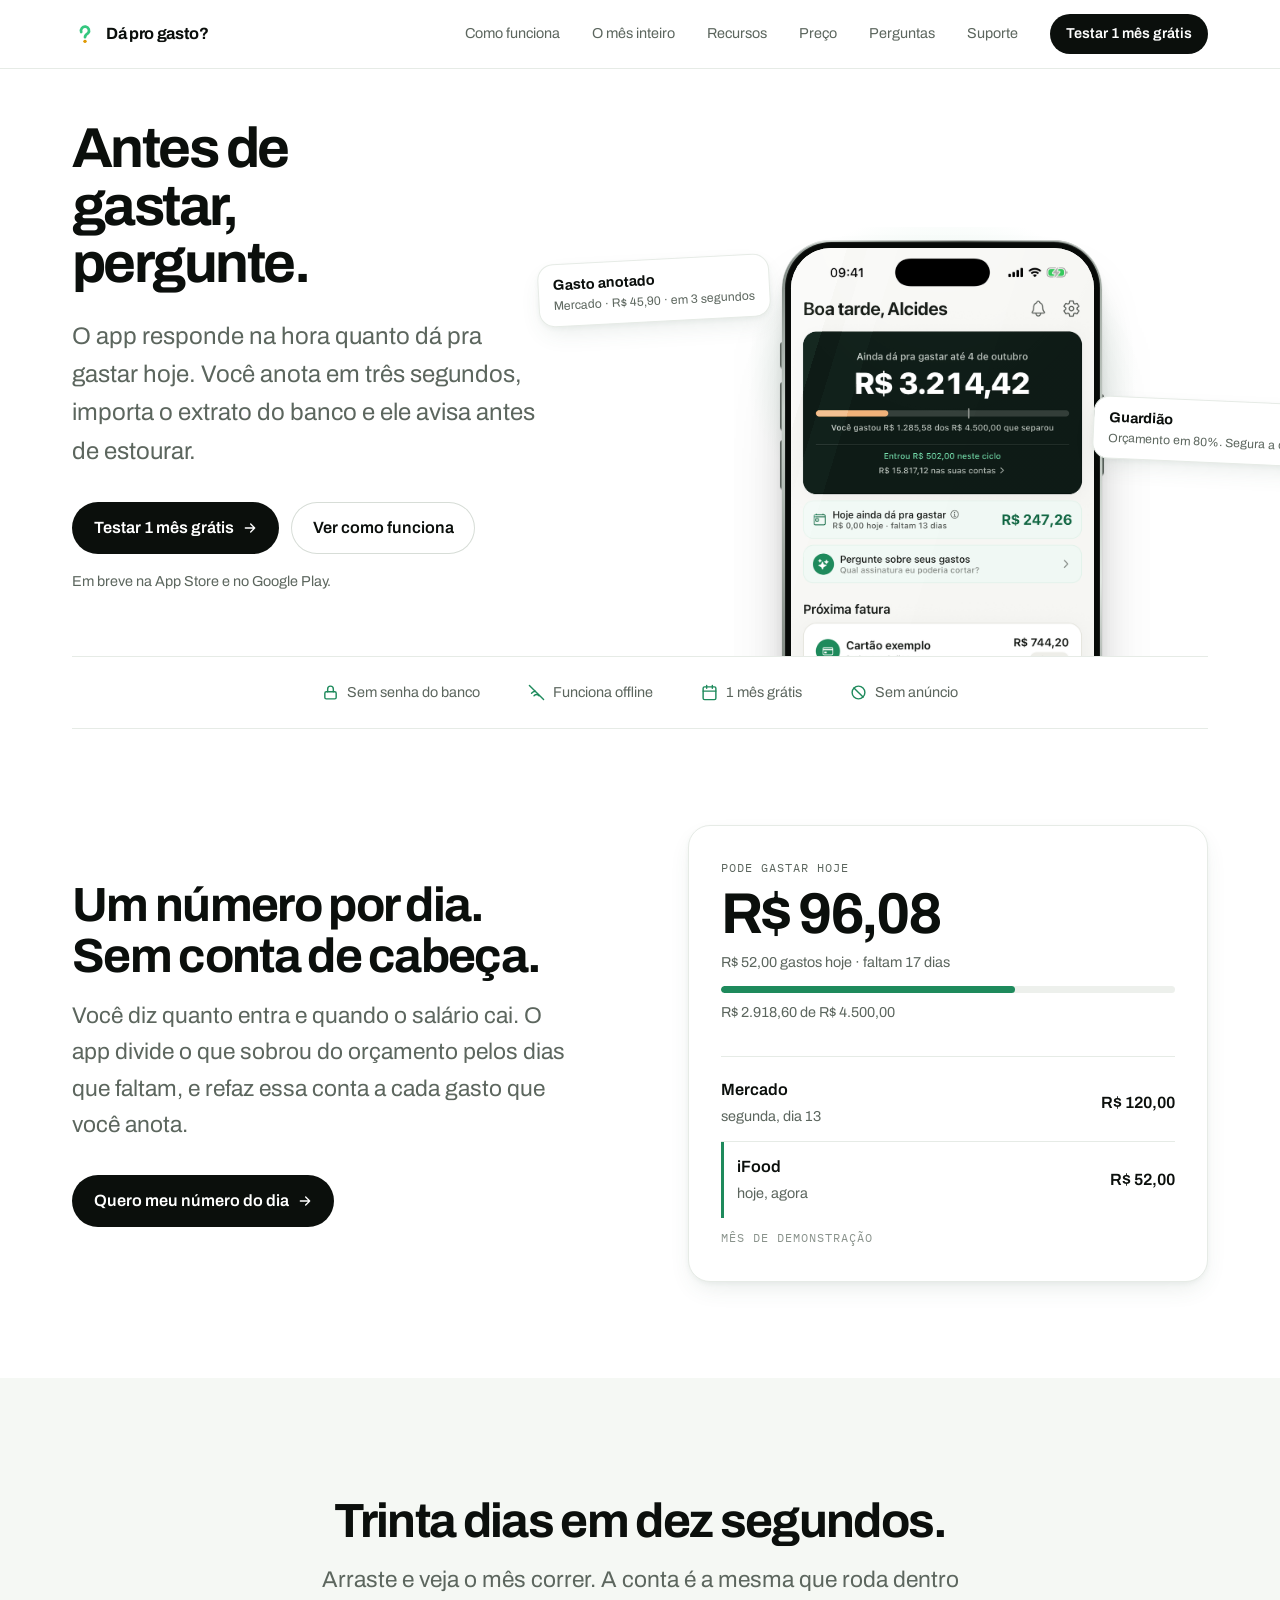
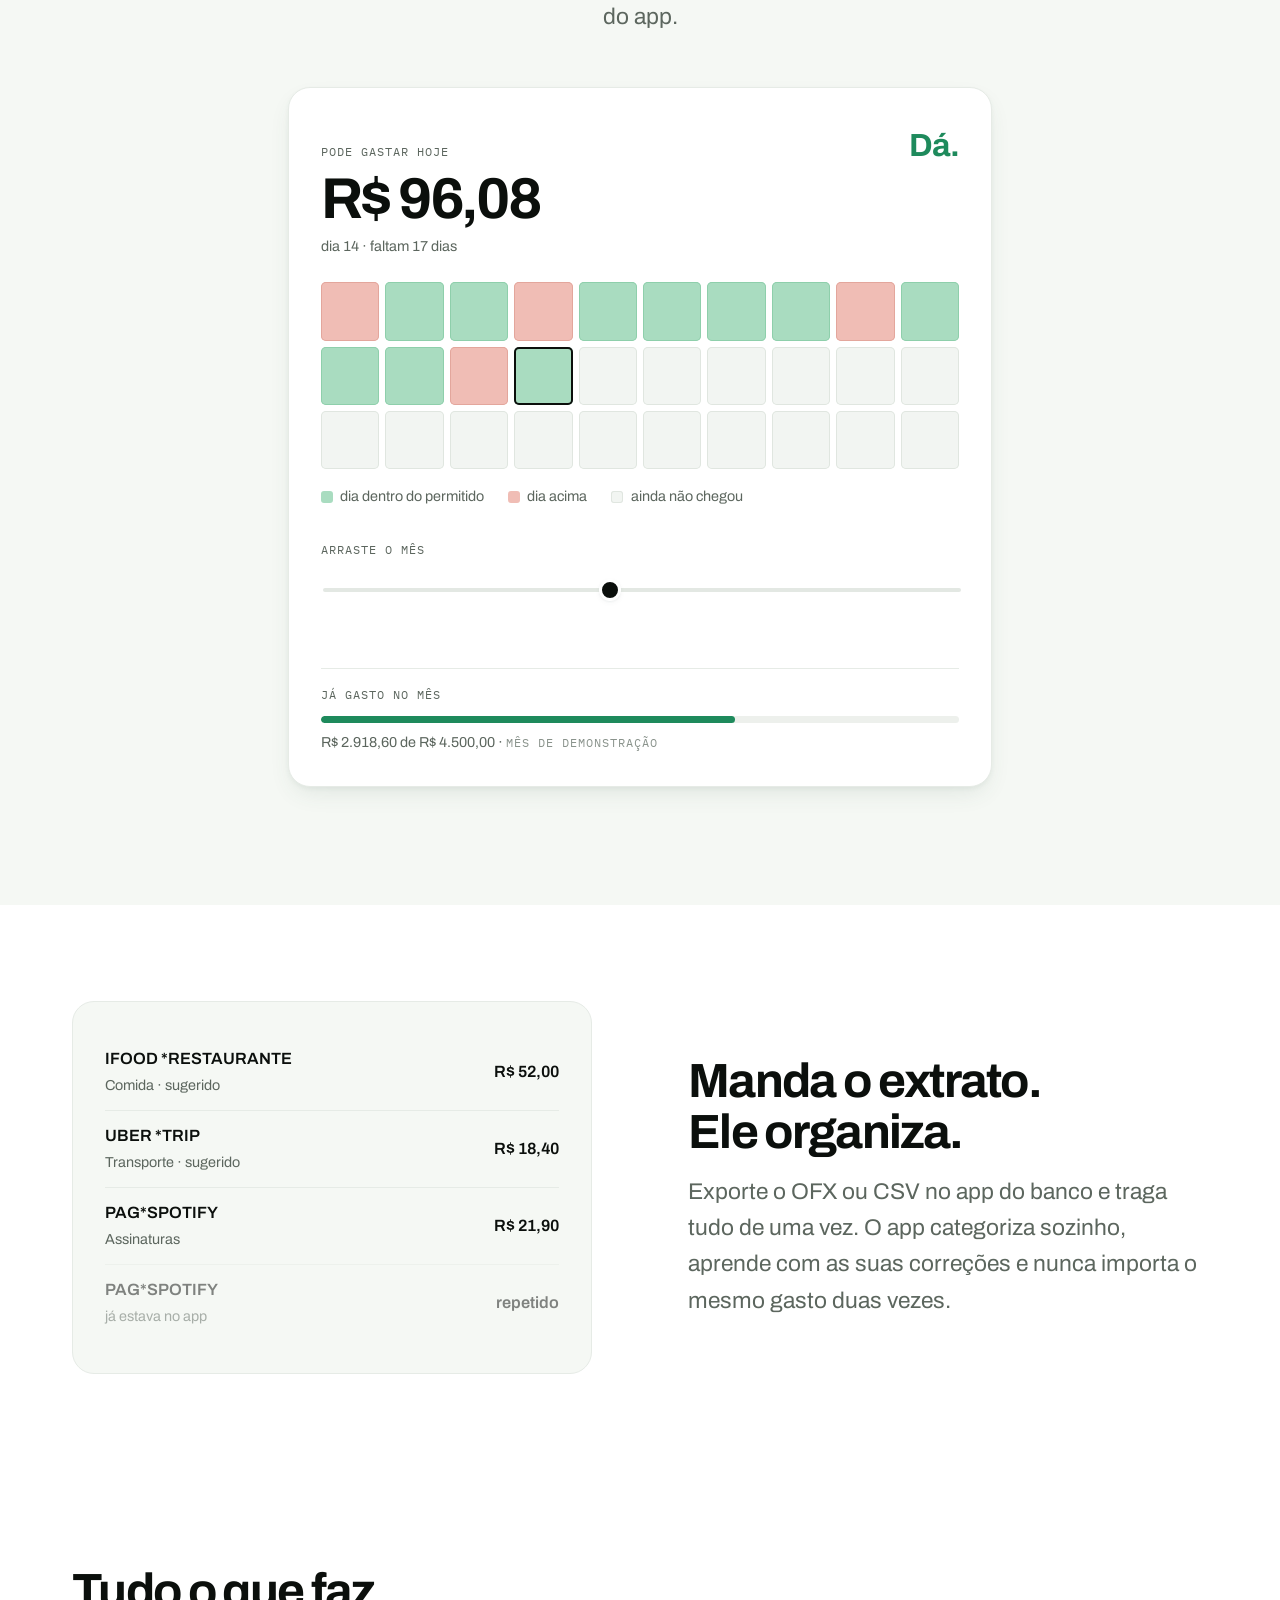
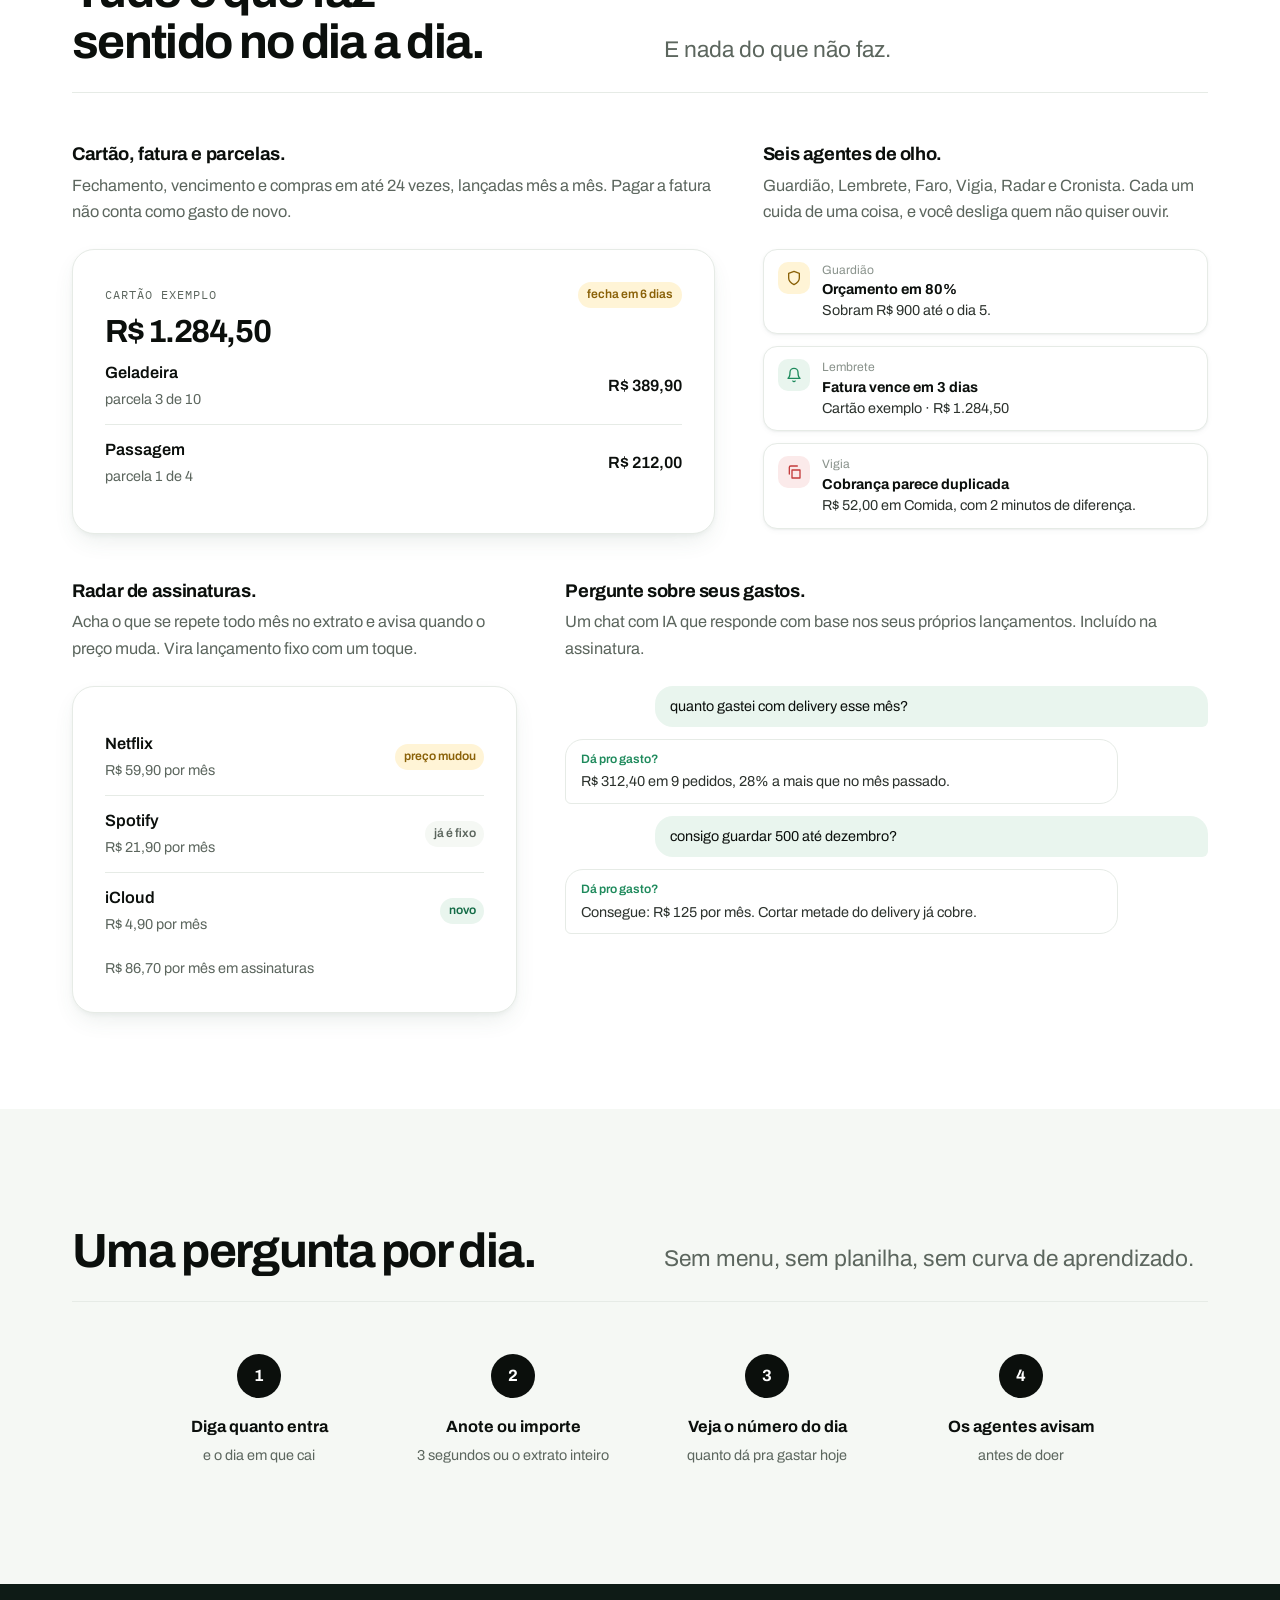
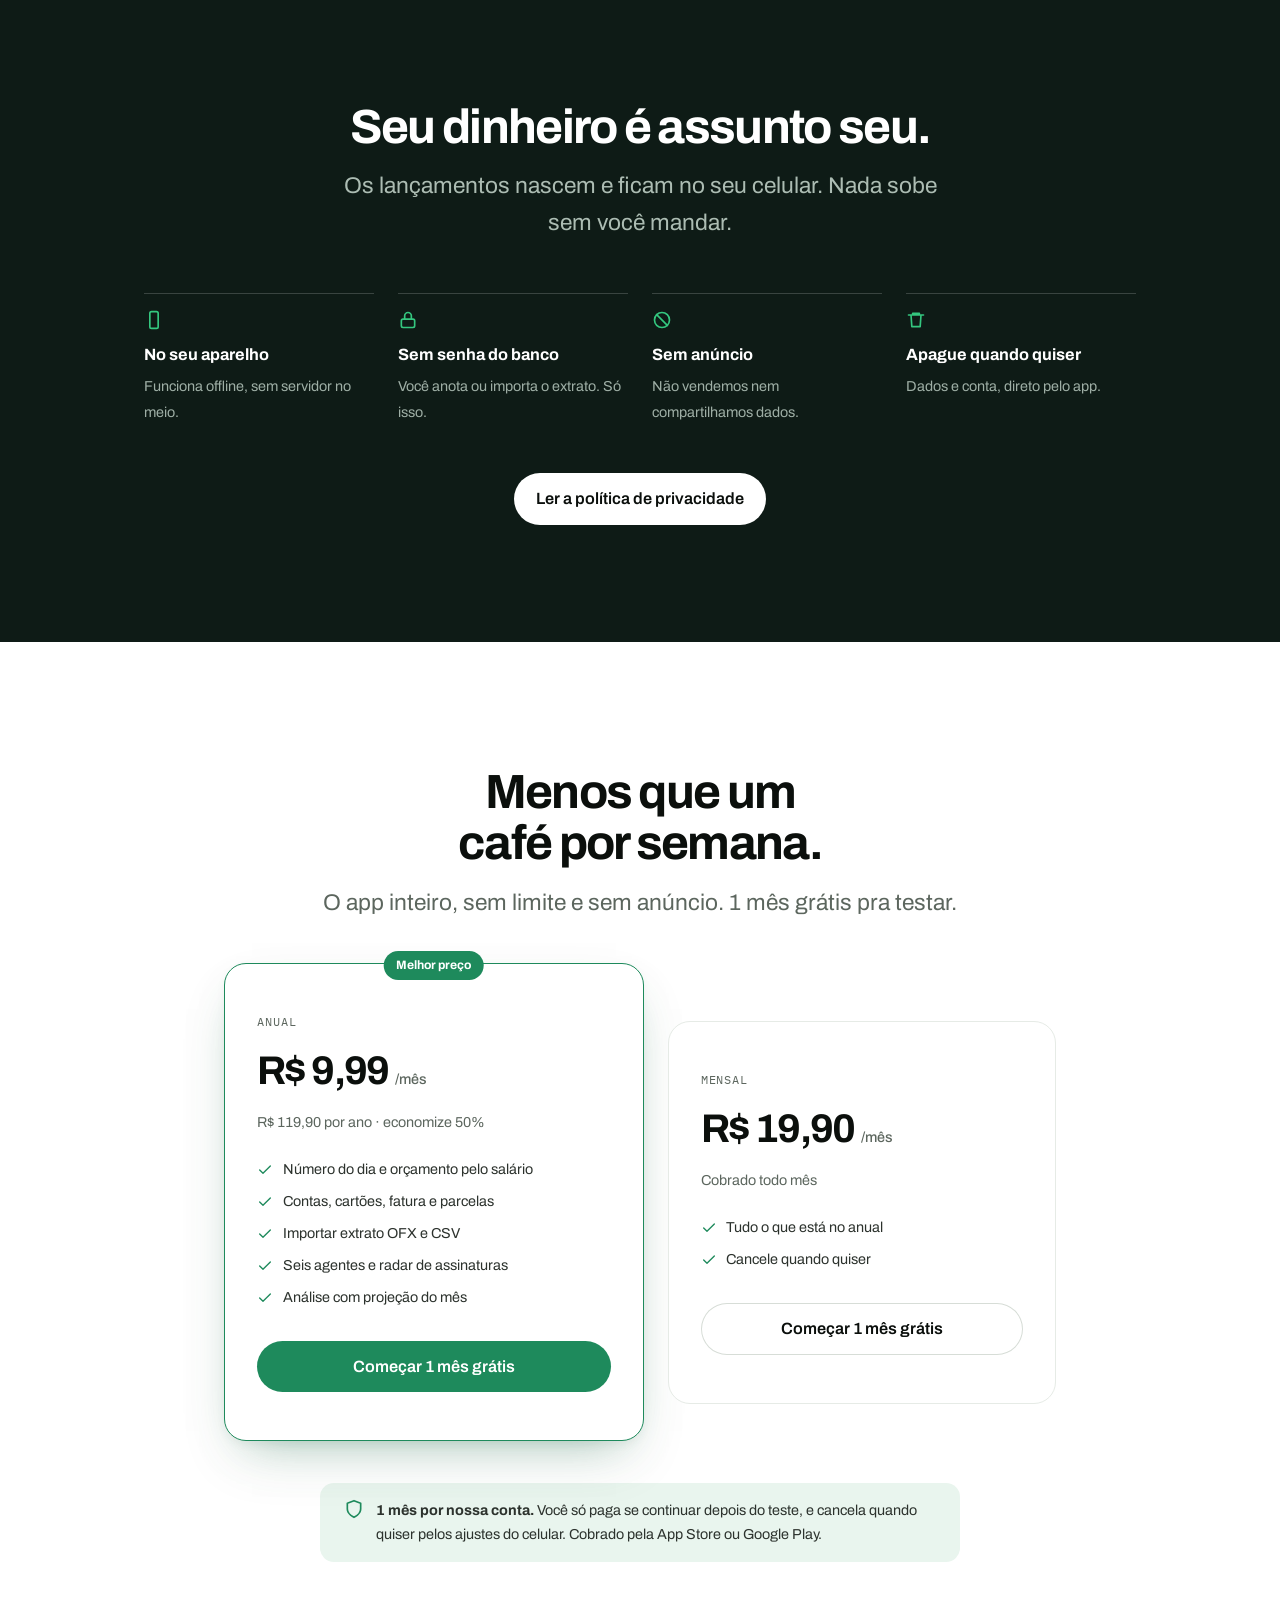
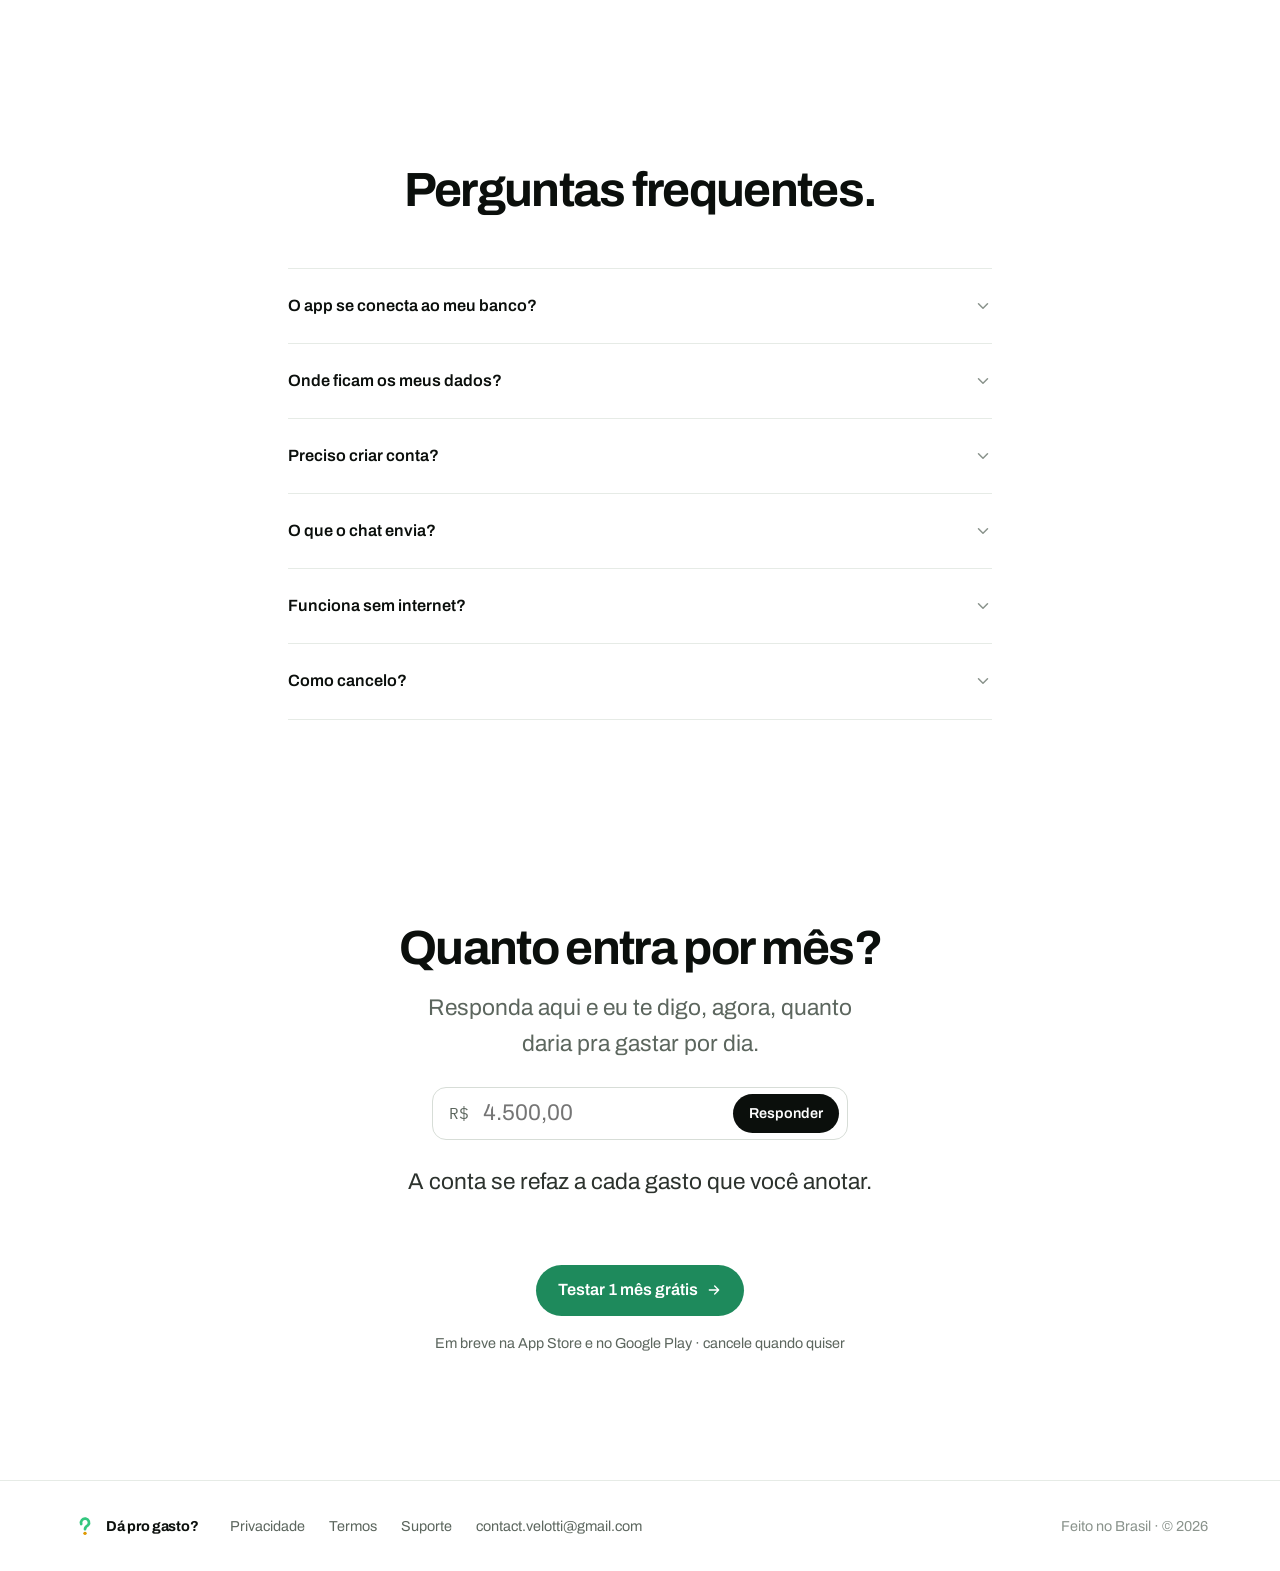
==== index.html @ 04798beb "Site novo: celular realista, menu no celular, Início atualizada e caminhos relativos para o GitHub P" ====
<!doctype html>
<html lang="pt-BR">
<head>
  <meta charset="utf-8">
  <meta name="viewport" content="width=device-width, initial-scale=1">
  <title>Dá pro gasto? — Antes de gastar, pergunte</title>
  <meta name="description" content="O app responde, todo dia, quanto dá pra gastar hoje. Anota em três segundos, importa o extrato do banco e avisa antes de estourar. Sem senha do banco.">
  <meta property="og:title" content="Dá pro gasto? — Antes de gastar, pergunte">
  <meta property="og:description" content="Quanto dá pra gastar hoje, num número só. Sem planilha e sem senha do banco.">
  <meta property="og:type" content="website">
  <meta property="og:image" content="https://diogolepri.github.io/daprogasto-site/assets/img/apple-touch-icon.png">
  <meta name="theme-color" content="#FFFFFF">
  <link rel="icon" href="assets/img/favicon.png">
  <link rel="apple-touch-icon" href="assets/img/apple-touch-icon.png">
  <link rel="preconnect" href="https://fonts.googleapis.com">
  <link rel="preconnect" href="https://fonts.gstatic.com" crossorigin>
  <link rel="stylesheet" href="https://fonts.googleapis.com/css2?family=Archivo:wght@400;500;600;700&family=IBM+Plex+Mono:wght@400;500&display=swap">
  <link rel="stylesheet" href="assets/css/site.css">
</head>
<body>
  <header class="nav">
    <div class="wrap">
      <a class="brand" href="./"><img src="assets/img/mark.svg" alt="" aria-hidden="true" width="26" height="26">Dá pro gasto?</a>
      <nav class="nav-links" aria-label="Seções">
        <a href="#como">Como funciona</a>
        <a href="#mes">O mês inteiro</a>
        <a href="#recursos">Recursos</a>
        <a href="#preco">Preço</a>
        <a href="#perguntas">Perguntas</a>
        <a href="suporte/">Suporte</a>
      </nav>
      <a class="btn btn-dark btn-sm nav-cta" href="#preco">Testar 1 mês grátis</a>
      <button class="menu-btn" aria-expanded="false" aria-controls="menu-mobile">Menu</button>
    </div>
    <nav id="menu-mobile" class="nav-mobile" aria-label="Seções (celular)">
      <a href="#como">Como funciona</a>
      <a href="#mes">O mês inteiro</a>
      <a href="#recursos">Recursos</a>
      <a href="#preco">Preço</a>
      <a href="#perguntas">Perguntas</a>
      <a href="suporte/">Suporte</a>
      <a class="btn btn-dark" href="#preco">Testar 1 mês grátis</a>
    </nav>
  </header>

  <main>
    <section class="secao hero">
      <div class="wrap">
        <div class="hero-grid">
         <div class="hero-texto">
        <h1>Antes de gastar, pergunte.</h1>
        <p class="lead">O app responde na hora quanto dá pra gastar hoje. Você anota em três segundos, importa o extrato do banco e ele avisa antes de estourar.</p>
        <div class="acoes">
          <a class="btn btn-dark" href="#preco">Testar 1 mês grátis
            <svg viewBox="0 0 24 24" fill="none" stroke="currentColor" stroke-width="2" stroke-linecap="round" stroke-linejoin="round" aria-hidden="true"><path d="M5 12h14M13 6l6 6-6 6"/></svg>
          </a>
          <a class="btn btn-linha" href="#como">Ver como funciona</a>
        </div>
        <p class="nota">Em breve na App Store e no Google Play.</p>

         </div>

          <div class="palco">
            <div class="palco-janela">
              <div class="fone">
                <i class="fone-tecla fone-tecla--acao" aria-hidden="true"></i>
                <i class="fone-tecla fone-tecla--vol-mais" aria-hidden="true"></i>
                <i class="fone-tecla fone-tecla--vol-menos" aria-hidden="true"></i>
                <i class="fone-tecla fone-tecla--power" aria-hidden="true"></i>
                <div class="fone-corpo">
                  <div class="fone-vidro">
                    <div class="fone-tela">
                      <img src="assets/img/screenshots/home.png" width="750" height="1141"
                           fetchpriority="high" decoding="async"
                           alt="Tela inicial do app: saldo do mês, quanto entrou e saiu, e a linha Dá pro gasto hoje.">
                      <span class="fone-brilho" aria-hidden="true"></span>
                    </div>
                  </div>
                </div>
              </div>
            </div>
            <div class="flutua flutua--a"><b>Gasto anotado</b><span class="peq">Mercado · R$ 45,90 · em 3 segundos</span></div>
            <div class="flutua flutua--b"><b>Guardião</b><span class="peq">Orçamento em 80%. Segura a onda.</span></div>
          </div>
        </div>

        <div class="fatos">
          <span><svg viewBox="0 0 24 24" fill="none" stroke="currentColor" stroke-width="2" stroke-linecap="round" stroke-linejoin="round" aria-hidden="true"><rect x="4" y="11" width="16" height="10" rx="2"/><path d="M8 11V7a4 4 0 0 1 8 0v4"/></svg>Sem senha do banco</span>
          <span><svg viewBox="0 0 24 24" fill="none" stroke="currentColor" stroke-width="2" stroke-linecap="round" stroke-linejoin="round" aria-hidden="true"><path d="M2 2l20 20"/><path d="M8.5 16.5a5 5 0 0 1 7 0"/><path d="M5 12.9a10 10 0 0 1 5.2-2.7"/></svg>Funciona offline</span>
          <span><svg viewBox="0 0 24 24" fill="none" stroke="currentColor" stroke-width="2" stroke-linecap="round" stroke-linejoin="round" aria-hidden="true"><rect x="3" y="4" width="18" height="18" rx="2"/><path d="M16 2v4M8 2v4M3 10h18"/></svg>1 mês grátis</span>
          <span><svg viewBox="0 0 24 24" fill="none" stroke="currentColor" stroke-width="2" stroke-linecap="round" stroke-linejoin="round" aria-hidden="true"><circle cx="12" cy="12" r="9"/><path d="M5.6 5.6l12.8 12.8"/></svg>Sem anúncio</span>
        </div>
      </div>
    </section>

    <section class="secao reveal" id="como">
      <div class="wrap duas">
        <div class="texto">
          <h2 class="titulo">Um número por dia. Sem conta de cabeça.</h2>
          <p class="lead" style="margin-top:var(--g-4)">Você diz quanto entra e quando o salário cai. O app divide o que sobrou do orçamento pelos dias que faltam, e refaz essa conta a cada gasto que você anota.</p>
          <a class="btn btn-dark" href="#preco" style="margin-top:var(--g-6)">Quero meu número do dia
            <svg viewBox="0 0 24 24" fill="none" stroke="currentColor" stroke-width="2" stroke-linecap="round" stroke-linejoin="round" aria-hidden="true"><path d="M5 12h14M13 6l6 6-6 6"/></svg>
          </a>
        </div>
        <div class="painel painel--sangra">
          <p class="rotulo">Pode gastar hoje</p>
          <p class="numerao num" id="a1Num">R$ 96,08</p>
          <p class="sub" id="a1Sub">R$ 52,00 gastos hoje · faltam 17 dias</p>
          <div class="barra"><i id="a1Meter"></i></div>
          <p class="sub" id="a1Budget">R$ 2.918,60 de R$ 4.500,00</p>
          <div style="margin-top:var(--g-6);border-top:1px solid var(--g-linha);padding-top:var(--g-2)">
            <div class="linha-item"><div class="t"><b>Mercado</b><span>segunda, dia 13</span></div><span class="v">R$ 120,00</span></div>
            <div class="linha-item marca-nova"><div class="t"><b>iFood</b><span>hoje, agora</span></div><span class="v">R$ 52,00</span></div>
          </div>
          <p class="sub"><span class="demo">Mês de demonstração</span></p>
        </div>
      </div>
    </section>

    <section class="secao faixa reveal" id="mes">
      <div class="wrap">
        <div class="cabeca">
          <h2 class="titulo">Trinta dias em dez segundos.</h2>
          <p class="lead">Arraste e veja o mês correr. A conta é a mesma que roda dentro do app.</p>
        </div>
        <div class="painel painel--mes painel--sangra">
          <div style="display:flex;align-items:baseline;justify-content:space-between;gap:var(--g-4);flex-wrap:wrap">
            <div>
              <p class="rotulo">Pode gastar hoje</p>
              <p class="numerao num" id="pNum">R$ 96,08</p>
            </div>
            <p id="pVer" style="font-size:var(--g-t-xl);font-weight:700;letter-spacing:-.03em;margin:0;color:var(--g-verde)">Dá.</p>
          </div>
          <p class="sub" id="pSub">dia 14 · faltam 17 dias</p>

          <div class="mes" id="grid" aria-hidden="true"></div>
          <div class="legenda">
            <span><i style="background:#A9DCC0"></i>dia dentro do permitido</span>
            <span><i style="background:#F0BDB5"></i>dia acima</span>
            <span><i style="background:#F2F5F2;box-shadow:inset 0 0 0 1px #E0E6E0"></i>ainda não chegou</span>
          </div>

          <label for="dia" class="rotulo" style="display:block;margin-top:var(--g-6)">Arraste o mês</label>
          <input type="range" id="dia" min="1" max="30" value="14" class="scrub" aria-describedby="pSub">

          <div class="gasto">
            <p class="rotulo">Já gasto no mês</p>
            <div class="barra"><i id="pMeter"></i></div>
            <p class="sub" id="pBudget">R$ 2.918,60 de R$ 4.500,00 · <span class="demo">mês de demonstração</span></p>
          </div>
        </div>
      </div>
    </section>

    <section class="secao reveal">
      <div class="wrap duas duas--inv">
        <div class="texto">
          <h2 class="titulo">Manda o extrato. Ele organiza.</h2>
          <p class="lead" style="margin-top:var(--g-4)">Exporte o OFX ou CSV no app do banco e traga tudo de uma vez. O app categoriza sozinho, aprende com as suas correções e nunca importa o mesmo gasto duas vezes.</p>
        </div>
        <div class="painel painel--suave painel--sangra">
          <div class="linha-item"><div class="t"><b>IFOOD *RESTAURANTE</b><span>Comida · sugerido</span></div><span class="v">R$ 52,00</span></div>
          <div class="linha-item"><div class="t"><b>UBER *TRIP</b><span>Transporte · sugerido</span></div><span class="v">R$ 18,40</span></div>
          <div class="linha-item"><div class="t"><b>PAG*SPOTIFY</b><span>Assinaturas</span></div><span class="v">R$ 21,90</span></div>
          <div class="linha-item" style="opacity:.5"><div class="t"><b>PAG*SPOTIFY</b><span>já estava no app</span></div><span class="v">repetido</span></div>
        </div>
      </div>
    </section>

    <section class="secao reveal" id="recursos">
      <div class="wrap">
        <div class="cabeca cabeca--trilho">
          <h2 class="titulo">Tudo o que faz sentido no dia a dia.</h2>
          <p class="lead">E nada do que não faz.</p>
        </div>
        <div class="recursos">

          <div class="recurso">
            <h3>Cartão, fatura e parcelas.</h3>
            <p>Fechamento, vencimento e compras em até 24 vezes, lançadas mês a mês. Pagar a fatura não conta como gasto de novo.</p>
            <div class="painel">
              <div style="display:flex;justify-content:space-between;align-items:center;gap:var(--g-4)">
                <p class="rotulo">Cartão exemplo</p>
                <span class="pill pill--ouro">fecha em 6 dias</span>
              </div>
              <p class="numerao num" style="font-size:2rem">R$ 1.284,50</p>
              <div class="linha-item"><div class="t"><b>Geladeira</b><span>parcela 3 de 10</span></div><span class="v">R$ 389,90</span></div>
              <div class="linha-item"><div class="t"><b>Passagem</b><span>parcela 1 de 4</span></div><span class="v">R$ 212,00</span></div>
            </div>
          </div>

          <div class="recurso">
            <h3>Seis agentes de olho.</h3>
            <p>Guardião, Lembrete, Faro, Vigia, Radar e Cronista. Cada um cuida de uma coisa, e você desliga quem não quiser ouvir.</p>
            <div class="avisos">
              <div class="notif"><span class="ic" style="background:#FFF4D6;color:#8A6108"><svg viewBox="0 0 24 24" fill="none" stroke="currentColor" stroke-width="2" stroke-linecap="round" stroke-linejoin="round" aria-hidden="true"><path d="M12 22s8-4 8-10V5l-8-3-8 3v7c0 6 8 10 8 10z"/></svg></span><div class="t"><small>Guardião</small><b>Orçamento em 80%</b>Sobram R$ 900 até o dia 5.</div></div>
              <div class="notif"><span class="ic" style="background:#E9F5EE;color:#1E8A5C"><svg viewBox="0 0 24 24" fill="none" stroke="currentColor" stroke-width="2" stroke-linecap="round" stroke-linejoin="round" aria-hidden="true"><path d="M6 8a6 6 0 0 1 12 0c0 7 3 9 3 9H3s3-2 3-9M10.3 21a1.9 1.9 0 0 0 3.4 0"/></svg></span><div class="t"><small>Lembrete</small><b>Fatura vence em 3 dias</b>Cartão exemplo · R$ 1.284,50</div></div>
              <div class="notif"><span class="ic" style="background:#FBEAEA;color:#C43D3D"><svg viewBox="0 0 24 24" fill="none" stroke="currentColor" stroke-width="2" stroke-linecap="round" stroke-linejoin="round" aria-hidden="true"><path d="M9 9h12v12H9zM5 15V5a2 2 0 0 1 2-2h10"/></svg></span><div class="t"><small>Vigia</small><b>Cobrança parece duplicada</b>R$ 52,00 em Comida, com 2 minutos de diferença.</div></div>
            </div>
          </div>

          <div class="recurso">
            <h3>Radar de assinaturas.</h3>
            <p>Acha o que se repete todo mês no extrato e avisa quando o preço muda. Vira lançamento fixo com um toque.</p>
            <div class="painel">
              <div class="linha-item"><div class="t"><b>Netflix</b><span>R$ 59,90 por mês</span></div><span class="pill pill--ouro">preço mudou</span></div>
              <div class="linha-item"><div class="t"><b>Spotify</b><span>R$ 21,90 por mês</span></div><span class="pill pill--cinza">já é fixo</span></div>
              <div class="linha-item"><div class="t"><b>iCloud</b><span>R$ 4,90 por mês</span></div><span class="pill pill--verde">novo</span></div>
              <p class="sub">R$ 86,70 por mês em assinaturas</p>
            </div>
          </div>

          <div class="recurso">
            <h3>Pergunte sobre seus gastos.</h3>
            <p>Um chat com IA que responde com base nos seus próprios lançamentos. Incluído na assinatura.</p>
            <div class="avisos">
              <div class="bolha bolha--eu">quanto gastei com delivery esse mês?</div>
              <div class="bolha bolha--ia"><small>Dá pro gasto?</small>R$ 312,40 em 9 pedidos, 28% a mais que no mês passado.</div>
              <div class="bolha bolha--eu">consigo guardar 500 até dezembro?</div>
              <div class="bolha bolha--ia"><small>Dá pro gasto?</small>Consegue: R$ 125 por mês. Cortar metade do delivery já cobre.</div>
            </div>
          </div>

        </div>
      </div>
    </section>

    <section class="secao faixa reveal">
      <div class="wrap">
        <div class="cabeca cabeca--trilho">
          <h2 class="titulo">Uma pergunta por dia.</h2>
          <p class="lead">Sem menu, sem planilha, sem curva de aprendizado.</p>
        </div>
        <div class="passos">
          <div class="passo"><div class="n">1</div><b>Diga quanto entra</b><span>e o dia em que cai</span></div>
          <div class="passo"><div class="n">2</div><b>Anote ou importe</b><span>3 segundos ou o extrato inteiro</span></div>
          <div class="passo"><div class="n">3</div><b>Veja o número do dia</b><span>quanto dá pra gastar hoje</span></div>
          <div class="passo"><div class="n">4</div><b>Os agentes avisam</b><span>antes de doer</span></div>
        </div>
      </div>
    </section>

    <section class="secao escuro reveal">
      <div class="wrap">
        <div class="cabeca">
          <h2 class="titulo">Seu dinheiro é assunto seu.</h2>
          <p class="lead">Os lançamentos nascem e ficam no seu celular. Nada sobe sem você mandar.</p>
        </div>
        <div class="confia">
          <div><svg viewBox="0 0 24 24" fill="none" stroke="currentColor" stroke-width="2" stroke-linecap="round" stroke-linejoin="round" aria-hidden="true"><rect x="7" y="2" width="10" height="20" rx="2"/></svg><b>No seu aparelho</b><span>Funciona offline, sem servidor no meio.</span></div>
          <div><svg viewBox="0 0 24 24" fill="none" stroke="currentColor" stroke-width="2" stroke-linecap="round" stroke-linejoin="round" aria-hidden="true"><rect x="4" y="11" width="16" height="10" rx="2"/><path d="M8 11V7a4 4 0 0 1 8 0v4"/></svg><b>Sem senha do banco</b><span>Você anota ou importa o extrato. Só isso.</span></div>
          <div><svg viewBox="0 0 24 24" fill="none" stroke="currentColor" stroke-width="2" stroke-linecap="round" stroke-linejoin="round" aria-hidden="true"><circle cx="12" cy="12" r="9"/><path d="M5.6 5.6l12.8 12.8"/></svg><b>Sem anúncio</b><span>Não vendemos nem compartilhamos dados.</span></div>
          <div><svg viewBox="0 0 24 24" fill="none" stroke="currentColor" stroke-width="2" stroke-linecap="round" stroke-linejoin="round" aria-hidden="true"><path d="M3 6h18M8 6V4h8v2M6 6l1 14h10l1-14"/></svg><b>Apague quando quiser</b><span>Dados e conta, direto pelo app.</span></div>
        </div>
        <div style="text-align:center;margin-top:var(--g-7)">
          <a class="btn btn-light" href="privacidade/">Ler a política de privacidade</a>
        </div>
      </div>
    </section>

    <section class="secao secao--ar reveal" id="preco">
      <div class="wrap">
        <div class="cabeca">
          <h2 class="titulo">Menos que um café por semana.</h2>
          <p class="lead">O app inteiro, sem limite e sem anúncio. 1 mês grátis pra testar.</p>
        </div>
        <div class="planos">
          <div class="plano plano--melhor">
            <span class="selo">Melhor preço</span>
            <p class="rotulo">Anual</p>
            <p class="preco num">R$ 9,99 <small>/mês</small></p>
            <p class="sub">R$ 119,90 por ano · economize 50%</p>
            <ul>
              <li><svg viewBox="0 0 24 24" fill="none" stroke="currentColor" stroke-width="2" stroke-linecap="round" stroke-linejoin="round" aria-hidden="true"><path d="M20 6 9 17l-5-5"/></svg>Número do dia e orçamento pelo salário</li>
              <li><svg viewBox="0 0 24 24" fill="none" stroke="currentColor" stroke-width="2" stroke-linecap="round" stroke-linejoin="round" aria-hidden="true"><path d="M20 6 9 17l-5-5"/></svg>Contas, cartões, fatura e parcelas</li>
              <li><svg viewBox="0 0 24 24" fill="none" stroke="currentColor" stroke-width="2" stroke-linecap="round" stroke-linejoin="round" aria-hidden="true"><path d="M20 6 9 17l-5-5"/></svg>Importar extrato OFX e CSV</li>
              <li><svg viewBox="0 0 24 24" fill="none" stroke="currentColor" stroke-width="2" stroke-linecap="round" stroke-linejoin="round" aria-hidden="true"><path d="M20 6 9 17l-5-5"/></svg>Seis agentes e radar de assinaturas</li>
              <li><svg viewBox="0 0 24 24" fill="none" stroke="currentColor" stroke-width="2" stroke-linecap="round" stroke-linejoin="round" aria-hidden="true"><path d="M20 6 9 17l-5-5"/></svg>Análise com projeção do mês</li>
            </ul>
            <a class="btn btn-verde" href="#comecar">Começar 1 mês grátis</a>
          </div>
          <div class="plano">
            <p class="rotulo">Mensal</p>
            <p class="preco num">R$ 19,90 <small>/mês</small></p>
            <p class="sub">Cobrado todo mês</p>
            <ul>
              <li><svg viewBox="0 0 24 24" fill="none" stroke="currentColor" stroke-width="2" stroke-linecap="round" stroke-linejoin="round" aria-hidden="true"><path d="M20 6 9 17l-5-5"/></svg>Tudo o que está no anual</li>
              <li><svg viewBox="0 0 24 24" fill="none" stroke="currentColor" stroke-width="2" stroke-linecap="round" stroke-linejoin="round" aria-hidden="true"><path d="M20 6 9 17l-5-5"/></svg>Cancele quando quiser</li>
            </ul>
            <a class="btn btn-linha" href="#comecar">Começar 1 mês grátis</a>
          </div>
        </div>
        <div class="garantia">
          <svg viewBox="0 0 24 24" fill="none" stroke="currentColor" stroke-width="2" stroke-linecap="round" stroke-linejoin="round" aria-hidden="true"><path d="M12 22s8-4 8-10V5l-8-3-8 3v7c0 6 8 10 8 10z"/></svg>
          <span><b>1 mês por nossa conta.</b> Você só paga se continuar depois do teste, e cancela quando quiser pelos ajustes do celular. Cobrado pela App Store ou Google Play.</span>
        </div>
      </div>
    </section>

    <section class="secao secao--denso reveal" id="perguntas">
      <div class="wrap">
        <div class="cabeca"><h2 class="titulo">Perguntas frequentes.</h2></div>
        <div class="faq">
          <details><summary>O app se conecta ao meu banco?<svg viewBox="0 0 24 24" fill="none" stroke="currentColor" stroke-width="2" stroke-linecap="round" stroke-linejoin="round" aria-hidden="true"><path d="m6 9 6 6 6-6"/></svg></summary><p>Não. Ele não pede senha nem acesso à sua conta. Você anota os gastos ou exporta o extrato no app do banco (OFX ou CSV) e importa aqui, que o app categoriza e evita repetidos.</p></details>
          <details><summary>Onde ficam os meus dados?<svg viewBox="0 0 24 24" fill="none" stroke="currentColor" stroke-width="2" stroke-linecap="round" stroke-linejoin="round" aria-hidden="true"><path d="m6 9 6 6 6-6"/></svg></summary><p>No seu celular, num banco de dados local. Se você criar uma conta e tocar em “enter para a nuvem”, uma cópia vai para a sua conta. Nada sobe sozinho.</p></details>
          <details><summary>Preciso criar conta?<svg viewBox="0 0 24 24" fill="none" stroke="currentColor" stroke-width="2" stroke-linecap="round" stroke-linejoin="round" aria-hidden="true"><path d="m6 9 6 6 6-6"/></svg></summary><p>Não. O app funciona inteiro sem conta. A conta serve para guardar um backup na nuvem, recuperar os dados em outro celular e usar o chat.</p></details>
          <details><summary>O que o chat envia?<svg viewBox="0 0 24 24" fill="none" stroke="currentColor" stroke-width="2" stroke-linecap="round" stroke-linejoin="round" aria-hidden="true"><path d="m6 9 6 6 6-6"/></svg></summary><p>Quando você faz uma pergunta, o app envia um resumo: totais do mês, categorias, contas, assinaturas e os últimos lançamentos. Esse resumo vai para o nosso servidor e para o provedor de IA, que responde. Não guardamos a pergunta nem a resposta, só a contagem diária.</p></details>
          <details><summary>Funciona sem internet?<svg viewBox="0 0 24 24" fill="none" stroke="currentColor" stroke-width="2" stroke-linecap="round" stroke-linejoin="round" aria-hidden="true"><path d="m6 9 6 6 6-6"/></svg></summary><p>Sim. Tudo, menos o chat e o backup na nuvem, roda offline.</p></details>
          <details><summary>Como cancelo?<svg viewBox="0 0 24 24" fill="none" stroke="currentColor" stroke-width="2" stroke-linecap="round" stroke-linejoin="round" aria-hidden="true"><path d="m6 9 6 6 6-6"/></svg></summary><p>Pelos ajustes de assinatura do iPhone ou da Play Store, a qualquer momento. O acesso continua até o fim do período já pago.</p></details>
        </div>
      </div>
    </section>

    <section class="secao secao--ar fecho" id="comecar">
      <div class="wrap">
        <h2 class="titulo" style="max-width:20ch;margin-inline:auto">Quanto entra por mês?</h2>
        <p class="lead" style="margin:var(--g-4) auto 0;max-width:36ch">Responda aqui e eu te digo, agora, quanto daria pra gastar por dia.</p>
        <div class="campo">
          <span aria-hidden="true">R$</span>
          <input id="entra" type="text" inputmode="decimal" autocomplete="off" placeholder="4.500,00" aria-label="Quanto entra por mês, em reais">
          <button type="button" class="btn btn-dark btn-sm" id="responder">Responder</button>
        </div>
        <p class="resposta" id="saida" role="status" aria-live="polite">A conta se refaz a cada gasto que você anotar.</p>
        <a class="btn btn-verde" href="#preco">Testar 1 mês grátis
          <svg viewBox="0 0 24 24" fill="none" stroke="currentColor" stroke-width="2" stroke-linecap="round" stroke-linejoin="round" aria-hidden="true"><path d="M5 12h14M13 6l6 6-6 6"/></svg>
        </a>
        <p class="nota">Em breve na App Store e no Google Play · cancele quando quiser</p>
      </div>
    </section>
  </main>

  <footer>
    <div class="wrap">
      <a class="brand" href="./"><img src="assets/img/mark.svg" alt="" aria-hidden="true" width="26" height="26">Dá pro gasto?</a>
      <nav class="links" aria-label="Rodapé">
        <a href="privacidade/">Privacidade</a>
        <a href="termos/">Termos</a>
        <a href="suporte/">Suporte</a>
        <a href="mailto:contact.velotti@gmail.com">contact.velotti@gmail.com</a>
      </nav>
      <span class="copy">Feito no Brasil · © <span data-year>2026</span></span>
    </div>
  </footer>

  <script src="assets/js/site.js"></script>
  <script>
  /* A mesma conta do app: safeToSpendPerDay, em lib/logic.ts.
     Os trinta dias são um mês de exemplo, rotulado na página como demonstração. */
  (function () {
    var DIAS = 30, ORCAMENTO = 450000;
    var GASTOS = [188500,4590,0,11990,5200,0,8990,4500,38990,6700,0,5200,12000,5200,0,9800,4500,15200,0,7400,3200,0,5600,4100,0,6200,3800,0,4500,3900];

    function safeToSpendPerDay(orcamento, gasto, faltam) {
      if (orcamento <= 0 || faltam <= 0) return 0;
      var resto = orcamento - gasto;
      return resto <= 0 ? 0 : Math.floor(resto / faltam);
    }
    var brl = new Intl.NumberFormat('pt-BR', { style: 'currency', currency: 'BRL' });
    function money(c) { return brl.format(c / 100); }
    function gastoAntes(d) { var s = 0; for (var i = 0; i < d - 1; i++) s += GASTOS[i]; return s; }
    function estado(d) {
      var antes = gastoAntes(d), faltam = DIAS - d + 1;
      var permitido = safeToSpendPerDay(ORCAMENTO, antes, faltam);
      var hoje = GASTOS[d - 1] || 0;
      return { dia: d, faltam: faltam, permitido: permitido, hoje: hoje,
               acumulado: antes + hoje, deu: permitido > 0 && hoje <= permitido };
    }
    var $ = function (id) { return document.getElementById(id); };

    var e14 = estado(14);
    $('a1Num').textContent = money(e14.permitido);
    $('a1Sub').textContent = money(e14.hoje) + ' gastos hoje · faltam ' + e14.faltam + ' dias';
    $('a1Meter').style.width = Math.min(100, (e14.acumulado / ORCAMENTO) * 100) + '%';
    $('a1Budget').textContent = money(e14.acumulado) + ' de ' + money(ORCAMENTO);

    var grid = $('grid');
    for (var d = 1; d <= DIAS; d++) { var c = document.createElement('div'); c.className = 'dia'; grid.appendChild(c); }
    var celulas = Array.prototype.slice.call(grid.children);
    var slider = $('dia');

    function desenhar() {
      var e = estado(Number(slider.value));
      $('pNum').textContent = money(e.permitido);
      $('pVer').textContent = e.deu ? 'Dá.' : 'Não dá.';
      $('pVer').style.color = e.deu ? 'var(--g-verde)' : 'var(--g-suave)';
      $('pSub').textContent = 'dia ' + e.dia + ' · faltam ' + e.faltam + ' dias';
      $('pMeter').style.width = Math.min(100, (e.acumulado / ORCAMENTO) * 100) + '%';
      $('pBudget').innerHTML = money(e.acumulado) + ' de ' + money(ORCAMENTO) + ' · <span class="demo">mês de demonstração</span>';
      celulas.forEach(function (cel, i) {
        var dd = i + 1, passou = dd <= e.dia;
        cel.dataset.on = passou ? '1' : '0';
        cel.dataset.over = passou && !estado(dd).deu ? '1' : '0';
        cel.dataset.now = dd === e.dia ? '1' : '0';
      });
    }
    slider.addEventListener('input', desenhar);
    desenhar();

    function responder() {
      var cru = $('entra').value.replace(/\./g, '').replace(',', '.').replace(/[^\d.]/g, '');
      var reais = parseFloat(cru);
      if (!isFinite(reais) || reais <= 0) { $('saida').textContent = 'Escreva um valor maior que zero, como 4.500,00.'; return; }
      var permitido = safeToSpendPerDay(Math.round(reais * 100), 0, DIAS);
      $('saida').innerHTML = 'No primeiro dia do ciclo, dá pra gastar <b>' + money(permitido) + '</b> por dia. A cada gasto que você anotar, essa conta se refaz.';
    }
    $('responder').addEventListener('click', responder);
    $('entra').addEventListener('keydown', function (ev) { if (ev.key === 'Enter') responder(); });
  })();
  </script>
</body>
</html>
---- assets/css/site.css ----
/* Dá pro gasto? — sistema visual do site.
   Claro, muito ar, um acento verde. Archivo para tudo o que se lê, IBM Plex
   Mono só para rótulo e dado. Sem framework.
   As classes .nav, .wrap, .btn, .doc e o rodapé são compartilhadas com
   /privacidade, /termos e /suporte: mudá-las aqui muda as quatro páginas. */
:root {
  --g-ink: #0B0F0C;
  --g-texto: #2C322D;
  --g-suave: #5C665E;
  --g-fraco: #8A938C;
  --g-linha: #E6EBE6;
  --g-bg: #FFFFFF;
  --g-soft: #F5F8F4;
  --g-verde: #1E8A5C;
  --g-verde-claro: #E9F5EE;
  --g-escuro: #0E1B16;

  --g-fonte: "Archivo", system-ui, -apple-system, Segoe UI, Roboto, sans-serif;
  --g-mono: "IBM Plex Mono", ui-monospace, monospace;

  --g-t-xs: .76rem;
  --g-t-sm: .9rem;
  --g-t-base: 1.02rem;
  --g-t-lg: clamp(1.1rem, 1rem + .6vw, 1.42rem);
  --g-t-xl: clamp(1.5rem, 1.2rem + 1.1vw, 2rem);

  --g-1: .25rem; --g-2: .5rem;  --g-3: .75rem; --g-4: 1rem;
  --g-5: 1.5rem; --g-6: 2rem;   --g-7: 3rem;   --g-8: 4rem;
  --g-9: 6rem;

  --g-gutter: clamp(1.25rem, 5vw, 3.5rem);
  --g-secao: clamp(3.25rem, 7.5vw, 7rem);
  --g-max: 78rem;

  --g-r-sm: 6px; --g-r-md: 14px; --g-r-lg: 22px;

  --g-sombra: 150 20% 30%;
  --g-e1: 0 1px 2px hsl(var(--g-sombra)/.06), 0 2px 6px -1px hsl(var(--g-sombra)/.06);
  --g-e2: 0 2px 4px hsl(var(--g-sombra)/.05), 0 10px 24px -6px hsl(var(--g-sombra)/.12);
  --g-e3: 0 4px 8px hsl(var(--g-sombra)/.05), 0 24px 56px -12px hsl(var(--g-sombra)/.16);

  --g-ease: cubic-bezier(.23,1,.32,1);
}

*, *::before, *::after { box-sizing: border-box; }
html { -webkit-text-size-adjust: 100%; scroll-behavior: smooth; }
@media (prefers-reduced-motion: reduce) { html { scroll-behavior: auto; } }
body {
  margin: 0; background: var(--g-bg); color: var(--g-texto);
  font-family: var(--g-fonte); font-size: var(--g-t-base); line-height: 1.6;
  -webkit-font-smoothing: antialiased; overflow-x: clip;
}
img, svg, video { display: block; max-width: 100%; }
a { color: var(--g-verde); text-decoration: none; }
a:hover { text-decoration: underline; }
p { margin: 0; }
::selection { background: var(--g-verde-claro); }
:focus-visible { outline: 2px solid var(--g-verde); outline-offset: 3px; border-radius: var(--g-r-sm); }
:where(table, .num) { font-variant-numeric: tabular-nums; }

h1, h2, h3 { font-family: var(--g-fonte); color: var(--g-ink); margin: 0; font-weight: 700; letter-spacing: -.035em; line-height: 1.06; text-wrap: balance; }
.wrap { width: 100%; max-width: var(--g-max); margin-inline: auto; padding-inline: var(--g-gutter); }
.secao { padding-block: var(--g-secao); }
.rotulo { font-family: var(--g-mono); font-size: var(--g-t-xs); letter-spacing: .08em; text-transform: uppercase; color: var(--g-suave); margin: 0; }
.sub { color: var(--g-suave); font-size: var(--g-t-sm); margin: var(--g-2) 0 0; font-variant-numeric: tabular-nums; }
.lead { font-size: var(--g-t-lg); color: var(--g-suave); text-wrap: pretty; margin: 0; }
.demo { font-family: var(--g-mono); font-size: var(--g-t-xs); letter-spacing: .08em; text-transform: uppercase; color: var(--g-fraco); }

/* ------------------------------------------------------------- navegação -- */
.nav { position: sticky; top: 0; z-index: 60; background: rgba(255,255,255,.9); backdrop-filter: saturate(1.6) blur(14px); border-bottom: 1px solid var(--g-linha); }
.nav .wrap { display: flex; align-items: center; gap: var(--g-4); min-height: 4.25rem; }
.brand { display: flex; align-items: center; gap: .5rem; font-weight: 700; color: var(--g-ink); letter-spacing: -.02em; white-space: nowrap; }
.brand:hover { text-decoration: none; }
.brand img { width: 26px; height: 26px; }
.nav-links { display: none; gap: var(--g-6); margin-left: auto; font-size: var(--g-t-sm); color: var(--g-suave); }
.nav-links a { color: inherit; }
.nav-links a:hover { color: var(--g-ink); text-decoration: none; }
.nav-cta { margin-left: auto; }
/* abaixo de 560px nao cabem marca + botao + menu: o botao ja esta no menu */
/* .btn define display depois daqui e media query nao soma especificidade:
   por isso o seletor precisa de dois niveis para vencer. */
@media (max-width: 559px) { .nav .nav-cta { display: none; } .nav .menu-btn { margin-left: auto; } }
@media (min-width: 900px) { .nav-links { display: flex; } .nav-cta { margin-left: var(--g-4); } .menu-btn { display: none; } }
.menu-btn { margin-left: auto; background: none; border: 1px solid var(--g-linha); border-radius: 999px; padding: .4rem .8rem; font: inherit; font-size: var(--g-t-sm); color: var(--g-ink); }
.nav-mobile { display: none; flex-direction: column; gap: var(--g-3); padding: var(--g-4) var(--g-gutter) var(--g-5); }
.nav-mobile.open { display: flex; }
@media (min-width: 900px) { .menu-btn, .nav-mobile { display: none !important; } }

/* --------------------------------------------------------------- botões -- */
.btn { display: inline-flex; align-items: center; justify-content: center; gap: .5rem; white-space: nowrap; border: 0; border-radius: 999px; cursor: pointer; text-decoration: none; background: var(--g-ink); color: #fff; font: inherit; font-weight: 600; padding: .8rem 1.35rem; transition: transform 160ms var(--g-ease), background 160ms var(--g-ease); }
.btn:hover { text-decoration: none; transform: translateY(-1px); }
.btn:active { transform: translateY(1px); }
.btn svg { width: 16px; height: 16px; }
.btn-dark { background: var(--g-ink); color: #fff; }
.btn-sm { padding: .5rem 1rem; font-size: var(--g-t-sm); }
.btn-green, .btn-verde { background: var(--g-verde); color: #fff; }
.btn-line, .btn-linha { background: #fff; color: var(--g-ink); box-shadow: inset 0 0 0 1px #D7DDD7; }
.btn-light { background: #fff; color: var(--g-ink); }

/* ----------------------------------------------------------------- hero -- */
.hero { text-align: center; padding-block: clamp(2.5rem, 7vw, 5rem) 0; }
.hero h1 { font-size: clamp(2.6rem, 5.2vw + 1.4rem, 5rem); letter-spacing: -.045em; line-height: 1.02; max-width: 14ch; margin-inline: auto; }
.hero .lead { margin: var(--g-5) auto 0; max-width: 38ch; }
.acoes { display: flex; gap: var(--g-3); justify-content: center; flex-wrap: wrap; margin-top: var(--g-6); }
.nota { margin-top: var(--g-4); font-size: var(--g-t-sm); color: var(--g-suave); }

/* ---------------------------------------------------- o aparelho -------- --
   A captura JA TEM uma ilha dinamica real e na proporcao certa: a moldura
   entra por fora e nao desenha ilha nenhuma. Ilha dupla e o defeito numero um
   de mockup falso.
   A captura e 1:1,52 e um iPhone e 1:2,17, entao o aparelho afunda atras da
   faixa de garantias: as duas proporcoes ficam verdadeiras ao mesmo tempo. */
.palco {
  position: relative;
  margin-top: clamp(2.5rem, 6vw, 4rem);
  display: grid; place-items: center;
  --fone-w: min(238px, 60vw);
  --fone-ratio: 2.1679;
  --fone-h: calc(var(--fone-w) * var(--fone-ratio));
  --fone-r: calc(var(--fone-w) * .152);
  --fone-rail: calc(var(--fone-w) * .0075);
  --fone-bezel: calc(var(--fone-w) * .0185);
  --fone-corte: .63;
  --fone-ar: 2.5rem;
}
.palco::before {
  content: ""; position: absolute; inset: 6% 6% 0; z-index: 0;
  background: radial-gradient(58% 52% at 50% 34%, #CFEBDC 0%, rgba(207,235,220,0) 72%);
}
.palco-janela {
  position: relative; z-index: 1;
  overflow: hidden;
  padding: var(--fone-ar) 3rem 0;
  height: calc(var(--fone-ar) + var(--fone-h) * var(--fone-corte));
  display: grid; place-items: start center;
}
.fone { position: relative; width: var(--fone-w); height: var(--fone-h); }
/* o corpo pinta por cima das teclas, entao so a metade externa delas aparece */
.fone-corpo {
  position: relative; height: 100%;
  border-radius: var(--fone-r);
  padding: var(--fone-rail);
  background: linear-gradient(104deg, #6E7873 0%, #C9D1CB 9%, #8A938C 20%, #4E554F 37%,
    #737C76 52%, #A8B1AA 68%, #DFE5E0 82%, #737C76 92%, #545B55 100%);
  box-shadow: inset 0 1px 0 rgba(255,255,255,.55), inset 0 -1px 0 rgba(255,255,255,.20),
    0 1px 2px rgba(11,15,12,.10), 0 10px 20px -8px rgba(11,15,12,.16),
    0 34px 56px -20px rgba(11,15,12,.28), 0 70px 110px -48px rgba(11,15,12,.24);
}
.fone-vidro {
  height: 100%;
  border-radius: calc(var(--fone-r) - var(--fone-rail));
  padding: var(--fone-bezel);
  background: #070A08;
  box-shadow: inset 0 0 0 1px rgba(255,255,255,.07);
}
.fone-tela {
  position: relative; height: 100%; overflow: hidden;
  border-radius: calc(var(--fone-r) - var(--fone-rail) - var(--fone-bezel));
  background: #F7F7F4;            /* mesmo fundo da captura: emenda sem costura */
}
.fone-tela img { width: 100%; height: auto; display: block; }
.fone-brilho {
  position: absolute; inset: 0; pointer-events: none; border-radius: inherit;
  background:
    linear-gradient(107deg, rgba(255,255,255,.50) 0 11%, rgba(255,255,255,0) 11% 15%,
      rgba(255,255,255,.22) 15% 21%, rgba(255,255,255,0) 21% 46%, rgba(11,15,12,.045) 46% 100%),
    radial-gradient(130% 80% at 50% -12%, rgba(255,255,255,.40), transparent 46%);
  mix-blend-mode: overlay; opacity: .9;
}
@supports not (mix-blend-mode: overlay) { .fone-brilho { opacity: .55; } }
.fone-tecla {
  position: absolute; width: calc(var(--fone-w) * .013); border-radius: 3px;
  background: linear-gradient(90deg, #4F5651, #A9B2AB 45%, #6E7670);
  box-shadow: 0 1px 1px rgba(11,15,12,.25);
}
.fone-tecla--acao, .fone-tecla--vol-mais, .fone-tecla--vol-menos {
  left: calc(var(--fone-w) * -.007); border-radius: 3px 0 0 3px;
}
.fone-tecla--power {
  right: calc(var(--fone-w) * -.007); border-radius: 0 3px 3px 0;
  background: linear-gradient(270deg, #4F5651, #A9B2AB 45%, #6E7670);
}
.fone-tecla--acao { top: 14.7%; height: 3.8%; }
.fone-tecla--vol-mais { top: 20.5%; height: 7%; }
.fone-tecla--vol-menos { top: 28.9%; height: 7%; }
.fone-tecla--power { top: 22.3%; height: 11.7%; }

/* cartoes de prova: no celular so um, sangrando na gutter */
.flutua {
  position: absolute; z-index: 2; background: #fff; border: 1px solid var(--g-linha);
  border-radius: 16px; box-shadow: var(--g-e2); padding: .55rem .7rem;
  font-size: var(--g-t-xs); line-height: 1.35; text-align: left; max-width: 9.5rem;
}
.flutua b { display: block; color: var(--g-ink); }
.flutua .peq { color: var(--g-suave); font-size: var(--g-t-xs); }
.flutua--a { left: -.6rem; top: 74%; transform: rotate(-3deg); }
.flutua--b { display: none; }
@media (min-width: 1024px) {
  .flutua { max-width: 15rem; font-size: var(--g-t-sm); padding: .7rem .9rem; }
  .flutua--a { left: -26%; top: 13%; }
  .flutua--b { display: block; right: -22%; top: 44%; transform: rotate(2.5deg); }
}

.fatos { display: flex; flex-wrap: wrap; justify-content: center; gap: var(--g-4) var(--g-7); margin-top: clamp(2.5rem, 6vw, 4rem); padding-block: var(--g-5); border-top: 1px solid var(--g-linha); border-bottom: 1px solid var(--g-linha); color: var(--g-suave); font-size: var(--g-t-sm); }
.fatos span { display: inline-flex; align-items: center; gap: .5rem; }
.fatos svg { width: 17px; height: 17px; color: var(--g-verde); flex: none; }

/* -------------------------------------------------------------- seções -- */
.titulo { font-size: clamp(1.9rem, 4.4vw, 3rem); }
.cabeca { text-align: center; max-width: 40rem; margin: 0 auto var(--g-7); }
.cabeca .lead { margin-top: var(--g-4); margin-inline: auto; }
.duas { display: grid; gap: var(--g-7); align-items: center; }
@media (min-width: 900px) { .duas { grid-template-columns: 1fr 1fr; gap: var(--g-9); } .duas--inv .texto { order: 2; } }
.faixa { background: var(--g-soft); }

.painel { background: #fff; border: 1px solid var(--g-linha); border-radius: var(--g-r-lg); box-shadow: var(--g-e2); padding: clamp(1.15rem, 4vw, 2rem); }
.painel--mes { max-width: 44rem; margin-inline: auto; }
.painel--suave { background: var(--g-soft); box-shadow: none; }
.numerao { font-size: clamp(2.4rem, 7vw, 3.6rem); font-weight: 700; letter-spacing: -.045em; line-height: 1; margin: var(--g-2) 0 0; color: var(--g-ink); font-variant-numeric: tabular-nums; }
.barra { height: 7px; border-radius: 4px; background: #EDF0EC; overflow: hidden; margin-top: var(--g-3); }
.barra i { display: block; height: 100%; background: var(--g-verde); border-radius: 4px; }

.linha-item { display: flex; align-items: center; gap: var(--g-4); padding: var(--g-3) 0; }
.linha-item + .linha-item { border-top: 1px solid var(--g-linha); }
.linha-item .t { flex: 1; min-width: 0; }
.linha-item .t b { display: block; font-weight: 600; color: var(--g-ink); }
.linha-item .t span { color: var(--g-suave); font-size: var(--g-t-sm); }
.linha-item .v { font-weight: 600; font-variant-numeric: tabular-nums; white-space: nowrap; color: var(--g-ink); }
.marca-nova { box-shadow: inset 3px 0 0 var(--g-verde); padding-left: var(--g-4); }

/* o mês que a pessoa arrasta */
.mes { display: grid; grid-template-columns: repeat(10, 1fr); gap: 6px; margin-top: var(--g-5); }

.dia { aspect-ratio: 1; border-radius: 5px; background: #F2F5F2; box-shadow: inset 0 0 0 1px #E0E6E0; transition: background 160ms var(--g-ease); }
.dia[data-on="1"] { background: #A9DCC0; box-shadow: inset 0 0 0 1px #8ECFAB; }
.dia[data-over="1"] { background: #F0BDB5; box-shadow: inset 0 0 0 1px #E3A69C; }
.dia[data-now="1"] { box-shadow: inset 0 0 0 2px var(--g-ink); }
.legenda { display: flex; flex-wrap: wrap; gap: var(--g-3) var(--g-5); margin-top: var(--g-4); font-size: var(--g-t-sm); color: var(--g-suave); }
.legenda span { display: inline-flex; align-items: center; gap: .45rem; }
.legenda i { width: 12px; height: 12px; border-radius: 3px; display: block; }
/* o arrastador é neutro: a única barra verde da tela é a do orçamento */
.scrub { width: 100%; height: 2.75rem; margin-top: var(--g-2); -webkit-appearance: none; appearance: none; background: none; }
.scrub::-webkit-slider-runnable-track { height: 4px; border-radius: 3px; background: #E3E8E3; }
.scrub::-moz-range-track { height: 4px; border-radius: 3px; background: #E3E8E3; }
.scrub::-webkit-slider-thumb { -webkit-appearance: none; width: 22px; height: 22px; border-radius: 50%; background: var(--g-ink); border: 3px solid #fff; box-shadow: var(--g-e1); margin-top: -9px; }
.scrub::-moz-range-thumb { width: 22px; height: 22px; border-radius: 50%; background: var(--g-ink); border: 3px solid #fff; }
.gasto { margin-top: var(--g-7); border-top: 1px solid var(--g-linha); padding-top: var(--g-4); }

/* passos */
.passos { display: grid; grid-template-columns: repeat(2, 1fr); gap: var(--g-6) var(--g-5); max-width: 62rem; margin: 0 auto; text-align: center; }
@media (min-width: 820px) { .passos { grid-template-columns: repeat(4, 1fr); } }
.passo .n { width: 44px; height: 44px; border-radius: 50%; background: var(--g-ink); color: #fff; display: grid; place-items: center; font-weight: 700; margin: 0 auto var(--g-4); }
.passo b { display: block; color: var(--g-ink); }
.passo span { display: block; color: var(--g-suave); font-size: var(--g-t-sm); margin-top: .25rem; }

/* privacidade */
.escuro { background: var(--g-escuro); color: #CFE0D6; }
.escuro h2 { color: #fff; }
.escuro .lead { color: rgba(207,224,214,.82); }
.confia { display: grid; gap: var(--g-6) var(--g-5); grid-template-columns: repeat(2, 1fr); max-width: 62rem; margin: 0 auto; }
@media (min-width: 820px) { .confia { grid-template-columns: repeat(4, 1fr); } }
.confia div { border-top: 1px solid rgba(255,255,255,.18); padding-top: var(--g-4); }
.confia svg { width: 20px; height: 20px; color: #34C77F; }
.confia b { display: block; color: #fff; margin: var(--g-3) 0 .3rem; }
.confia span { font-size: var(--g-t-sm); color: rgba(207,224,214,.75); }

/* preço */
.planos { display: grid; gap: var(--g-5); max-width: 52rem; margin: 0 auto; }
@media (min-width: 760px) { .planos { grid-template-columns: 1fr 1fr; } }
.plano { position: relative; background: #fff; border: 1.5px solid var(--g-linha); border-radius: var(--g-r-lg); padding: var(--g-7) var(--g-6); }
.plano--melhor { border-color: var(--g-verde); box-shadow: 0 18px 44px -28px rgba(30,138,92,.5); }
.plano .selo { position: absolute; top: -13px; left: 50%; transform: translateX(-50%); background: var(--g-verde); color: #fff; font-size: var(--g-t-xs); font-weight: 700; padding: .3rem .8rem; border-radius: 999px; white-space: nowrap; }
.plano .preco { font-size: 2.5rem; font-weight: 700; letter-spacing: -.04em; margin-top: var(--g-2); color: var(--g-ink); font-variant-numeric: tabular-nums; }
.plano .preco small { font-size: var(--g-t-sm); font-weight: 500; color: var(--g-suave); letter-spacing: 0; }
.plano ul { list-style: none; margin: var(--g-5) 0 var(--g-6); padding: 0; display: grid; gap: .55rem; }
.plano li { display: flex; gap: .6rem; align-items: flex-start; font-size: var(--g-t-sm); }
.plano li svg { width: 16px; height: 16px; color: var(--g-verde); flex: none; margin-top: .25rem; }
.plano .btn { width: 100%; }
.garantia { max-width: 40rem; margin: var(--g-6) auto 0; display: flex; gap: var(--g-3); align-items: flex-start; background: var(--g-verde-claro); border-radius: var(--g-r-md); padding: var(--g-4) var(--g-5); font-size: var(--g-t-sm); }
.garantia svg { width: 20px; height: 20px; color: var(--g-verde); flex: none; }

/* fecho */
.fecho { text-align: center; }
.campo { display: flex; align-items: center; gap: var(--g-3); max-width: 26rem; margin: var(--g-5) auto 0; background: #fff; border: 1px solid #D7DDD7; border-radius: var(--g-r-md); padding: .4rem .5rem .4rem 1rem; }
.campo:focus-within { border-color: var(--g-verde); }
.campo span { font-family: var(--g-mono); color: var(--g-suave); }
.campo input { flex: 1; min-width: 0; border: 0; outline: none; background: none; font: inherit; font-size: var(--g-t-lg); font-variant-numeric: tabular-nums; color: var(--g-ink); }
.resposta { margin: var(--g-5) auto var(--g-6); max-width: 34rem; font-size: var(--g-t-lg); min-height: 3em; }
.resposta b { color: var(--g-verde); font-variant-numeric: tabular-nums; }

/* páginas de texto: /privacidade, /termos, /suporte */
.doc { padding-block: var(--g-8) var(--g-9); }
.doc .wrap { max-width: 48rem; }
.doc h1 { font-size: clamp(2rem, 5vw, 3rem); margin-bottom: var(--g-3); }
.doc h2 { font-size: 1.3rem; letter-spacing: -.025em; margin: var(--g-7) 0 var(--g-3); }
.doc p { margin-bottom: 1em; }
.doc ul { padding-left: 1.2rem; }
.doc li { margin: .4rem 0; }
.doc .meta { color: var(--g-suave); font-size: var(--g-t-sm); margin-bottom: var(--g-6); }

/* rodapé */
footer { border-top: 1px solid var(--g-linha); padding-block: var(--g-6); color: var(--g-suave); font-size: var(--g-t-sm); }
footer .wrap { display: flex; flex-wrap: wrap; gap: var(--g-3) var(--g-6); align-items: center; }
footer .links { display: flex; flex-wrap: wrap; gap: var(--g-5); }
footer .links a, footer a { color: var(--g-suave); }
footer .copy { margin-left: auto; color: var(--g-fraco); }

/* aparecer ao rolar */
@media (prefers-reduced-motion: no-preference) {
  .reveal { opacity: 0; transform: translateY(14px); transition: opacity .6s var(--g-ease), transform .6s var(--g-ease); }
  .reveal.in { opacity: 1; transform: none; }
}

/* perguntas */
.faq { max-width: 44rem; margin: 0 auto; border-top: 1px solid var(--g-linha); }
details { border-bottom: 1px solid var(--g-linha); }
summary { cursor: pointer; list-style: none; display: flex; justify-content: space-between; align-items: center; gap: var(--g-4); padding: var(--g-5) 0; font-weight: 600; color: var(--g-ink); }
summary::-webkit-details-marker { display: none; }
summary svg { width: 18px; height: 18px; color: var(--g-fraco); transition: transform 200ms var(--g-ease); flex: none; }
details[open] summary svg { transform: rotate(180deg); }
details p { color: var(--g-suave); padding-bottom: var(--g-5); max-width: 62ch; }

/* recursos: dois a dois, sem grade de cartões idênticos */
.recursos { display: grid; gap: var(--g-7) var(--g-6); }
@media (min-width: 880px) { .recursos { grid-template-columns: 1fr 1fr; } }
.recurso h3 { font-size: 1.15rem; letter-spacing: -.02em; }
.recurso > p { color: var(--g-suave); margin-top: var(--g-2); }
.recurso .painel, .recurso .avisos { margin-top: var(--g-5); }
.notif { display: flex; gap: var(--g-3); align-items: flex-start; background: #fff; border: 1px solid var(--g-linha); border-radius: var(--g-r-md); padding: .75rem .9rem; box-shadow: var(--g-e1); }
.notif + .notif { margin-top: var(--g-3); }
.notif .ic { width: 32px; height: 32px; border-radius: 10px; display: grid; place-items: center; flex: none; }
.notif .ic svg { width: 16px; height: 16px; }
.notif .t { font-size: var(--g-t-sm); line-height: 1.45; }
.notif .t small { display: block; color: var(--g-fraco); font-size: var(--g-t-xs); }
.notif .t b { display: block; color: var(--g-ink); }
.bolha { max-width: 86%; padding: .65rem .9rem; border-radius: 18px; font-size: var(--g-t-sm); line-height: 1.45; }
.bolha + .bolha { margin-top: var(--g-3); }
.bolha--eu { margin-left: auto; background: var(--g-verde-claro); color: var(--g-ink); border-bottom-right-radius: 6px; }
.bolha--ia { background: #fff; border: 1px solid var(--g-linha); border-bottom-left-radius: 6px; }
.bolha--ia small { display: block; color: var(--g-verde); font-weight: 600; font-size: var(--g-t-xs); margin-bottom: .2rem; }
.pill { display: inline-flex; align-items: center; font-size: var(--g-t-xs); font-weight: 600; padding: .2rem .55rem; border-radius: 999px; white-space: nowrap; }
.pill--verde { background: var(--g-verde-claro); color: #136B46; }
.pill--ouro { background: #FFF4D6; color: #8A6108; }
.pill--cinza { background: var(--g-soft); color: var(--g-suave); }

/* --------------------------------------------------- ritmo e correcoes -- */
/* a barra e fixa: sem isto toda ancora aterrissa atras dela */
[id] { scroll-margin-top: 5.5rem; }

/* faixa tintada precisa de mais respiro que secao branca: nela o ar e visivel */
.faixa, .escuro { padding-block: calc(var(--g-secao) * 1.22); }
.secao--ar { padding-block: calc(var(--g-secao) * 1.3); }
.secao--denso { padding-block: calc(var(--g-secao) * .82); }
.cabeca { margin-bottom: clamp(2rem, 4.5vw, 3.25rem); }

@media (max-width: 640px) {
  /* painel sangrando devolve 68px de largura util no celular */
  .painel--sangra {
    margin-inline: calc(var(--g-gutter) * -1);
    border-radius: 0; border-inline: 0; box-shadow: none;
  }
}
@media (max-width: 520px) {
  .acoes { display: grid; grid-template-columns: 1fr; gap: var(--g-3); }
  .acoes .btn { width: 100%; }
  .campo { flex-wrap: wrap; }
  .campo .btn { flex: 1 0 100%; margin-top: .4rem; }
}
/* alvos de toque */
.menu-btn { min-height: 44px; padding-inline: 1rem; }
@media (pointer: coarse) {
  .scrub::-webkit-slider-thumb { width: 28px; height: 28px; margin-top: -12px; }
  .scrub::-moz-range-thumb { width: 28px; height: 28px; }
  .btn-sm { min-height: 44px; }
  .campo input { min-height: 44px; }
  .campo .btn { min-height: 44px; }
}

/* --------------------------------------------------------- desktop ----- */
@media (min-width: 1080px) {
  .hero { text-align: left; padding-block-start: clamp(2rem, 4vw, 3.5rem); }
  .hero-grid {
    display: grid; grid-template-columns: minmax(0, 1.02fr) minmax(0, .98fr);
    gap: clamp(2.5rem, 4vw, 4.5rem); align-items: end;
  }
  .hero-texto { padding-bottom: clamp(2.5rem, 7vh, 5.5rem); }
  .hero h1 { font-size: clamp(3rem, 4.4vw, 4.6rem); max-width: 11ch; margin-inline: 0; }
  .hero .lead { max-width: 34ch; margin-inline: 0; }
  .acoes { justify-content: flex-start; }
  .palco { margin-top: 0; --fone-w: clamp(300px, 25vw, 375px); --fone-corte: .60; }
  .hero .fatos { margin-top: 0; }

  /* quatro recursos do mesmo tamanho rimam; 7/5 alternado quebra a rima */
  .recursos { grid-template-columns: repeat(12, 1fr); column-gap: var(--g-7); }
  .recurso:nth-child(1) { grid-column: span 7; }
  .recurso:nth-child(2) { grid-column: span 5; }
  .recurso:nth-child(3) { grid-column: span 5; }
  .recurso:nth-child(4) { grid-column: span 7; }

  .cabeca--trilho {
    display: grid; grid-template-columns: minmax(0,1fr) minmax(0,1fr);
    gap: var(--g-7); max-width: none; text-align: left; align-items: end;
    border-bottom: 1px solid var(--g-linha); padding-bottom: var(--g-5);
  }
  .cabeca--trilho .lead { margin: 0; }
  .escuro .cabeca--trilho { border-bottom-color: rgba(255,255,255,.18); }
}
@media (min-width: 760px) {
  .planos { grid-template-columns: 1.08fr 1fr; align-items: center; }
  .plano--melhor { transform: translateY(-10px); box-shadow: var(--g-e3), 0 18px 44px -28px rgba(30,138,92,.5); }
}
@media (prefers-reduced-motion: reduce) { .plano--melhor { transform: none; } }
.hero .lead { font-size: clamp(1.12rem, .95rem + .7vw, 1.5rem); }
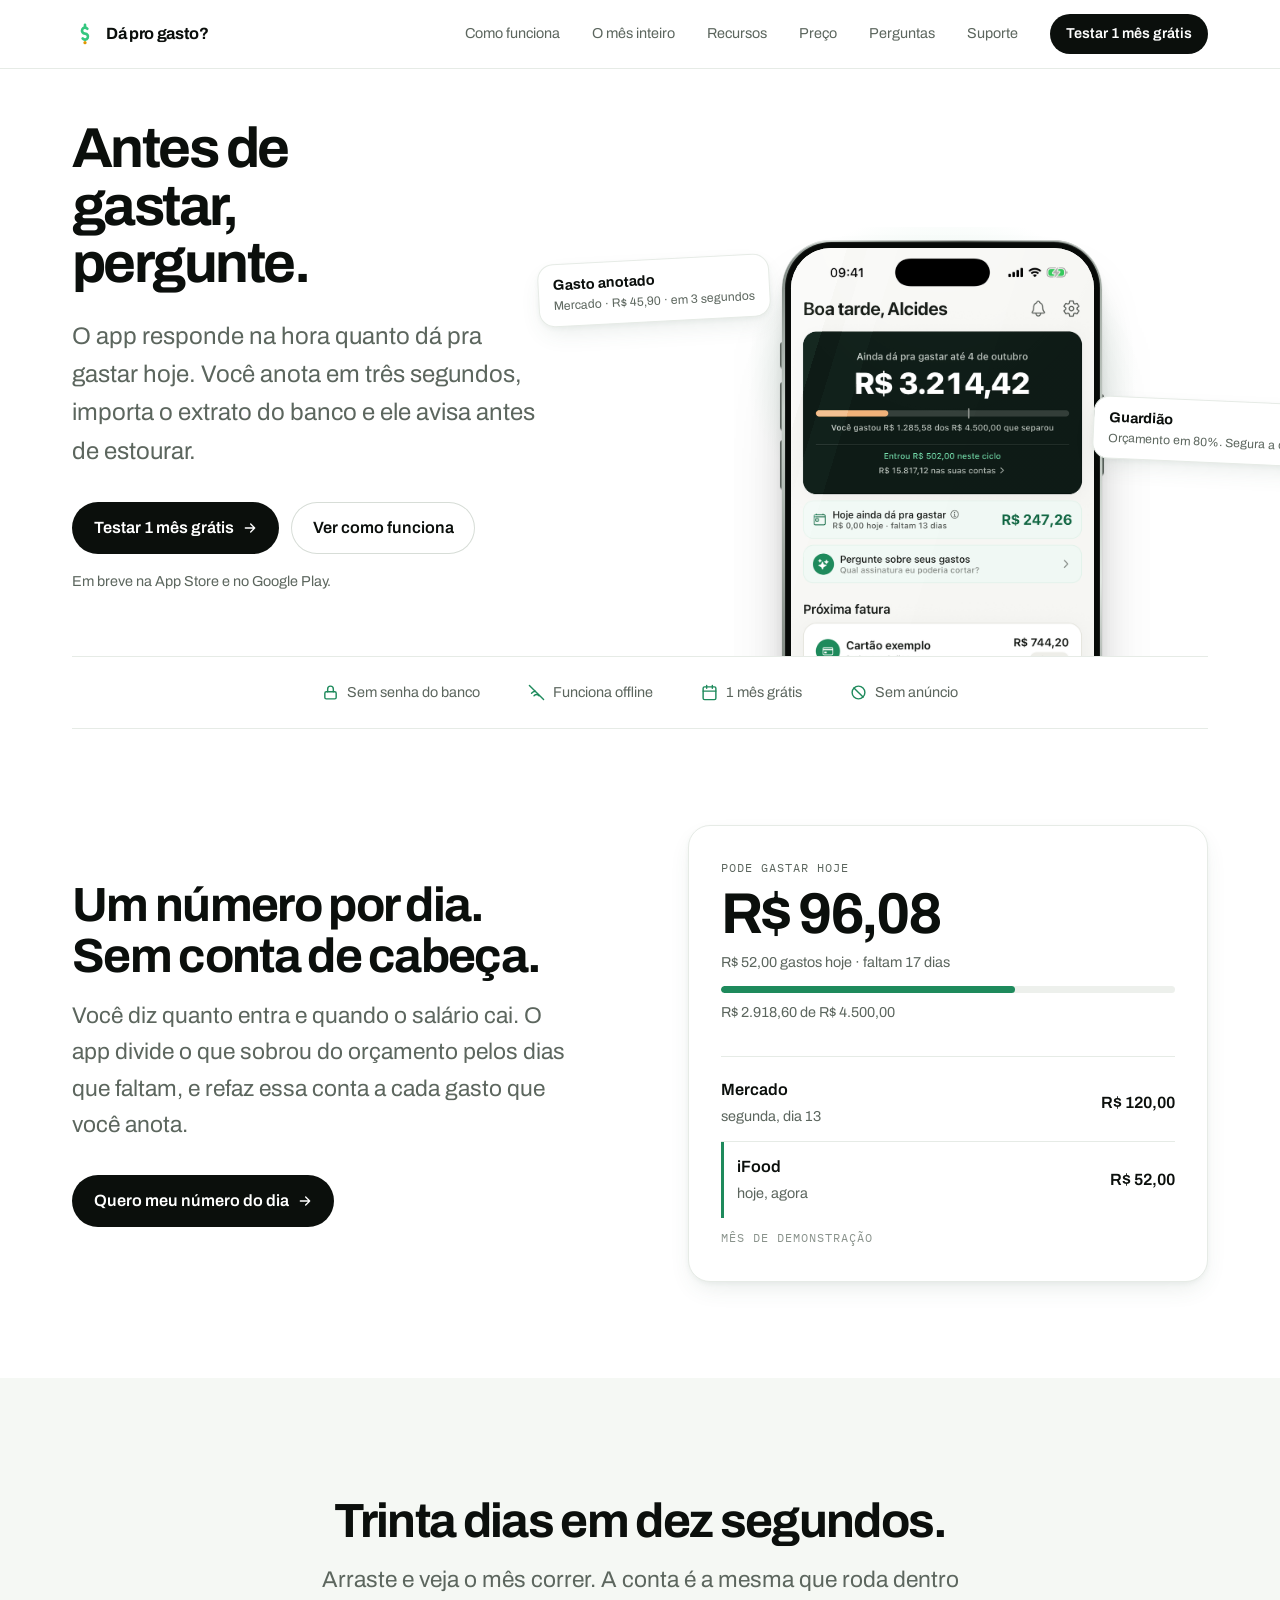
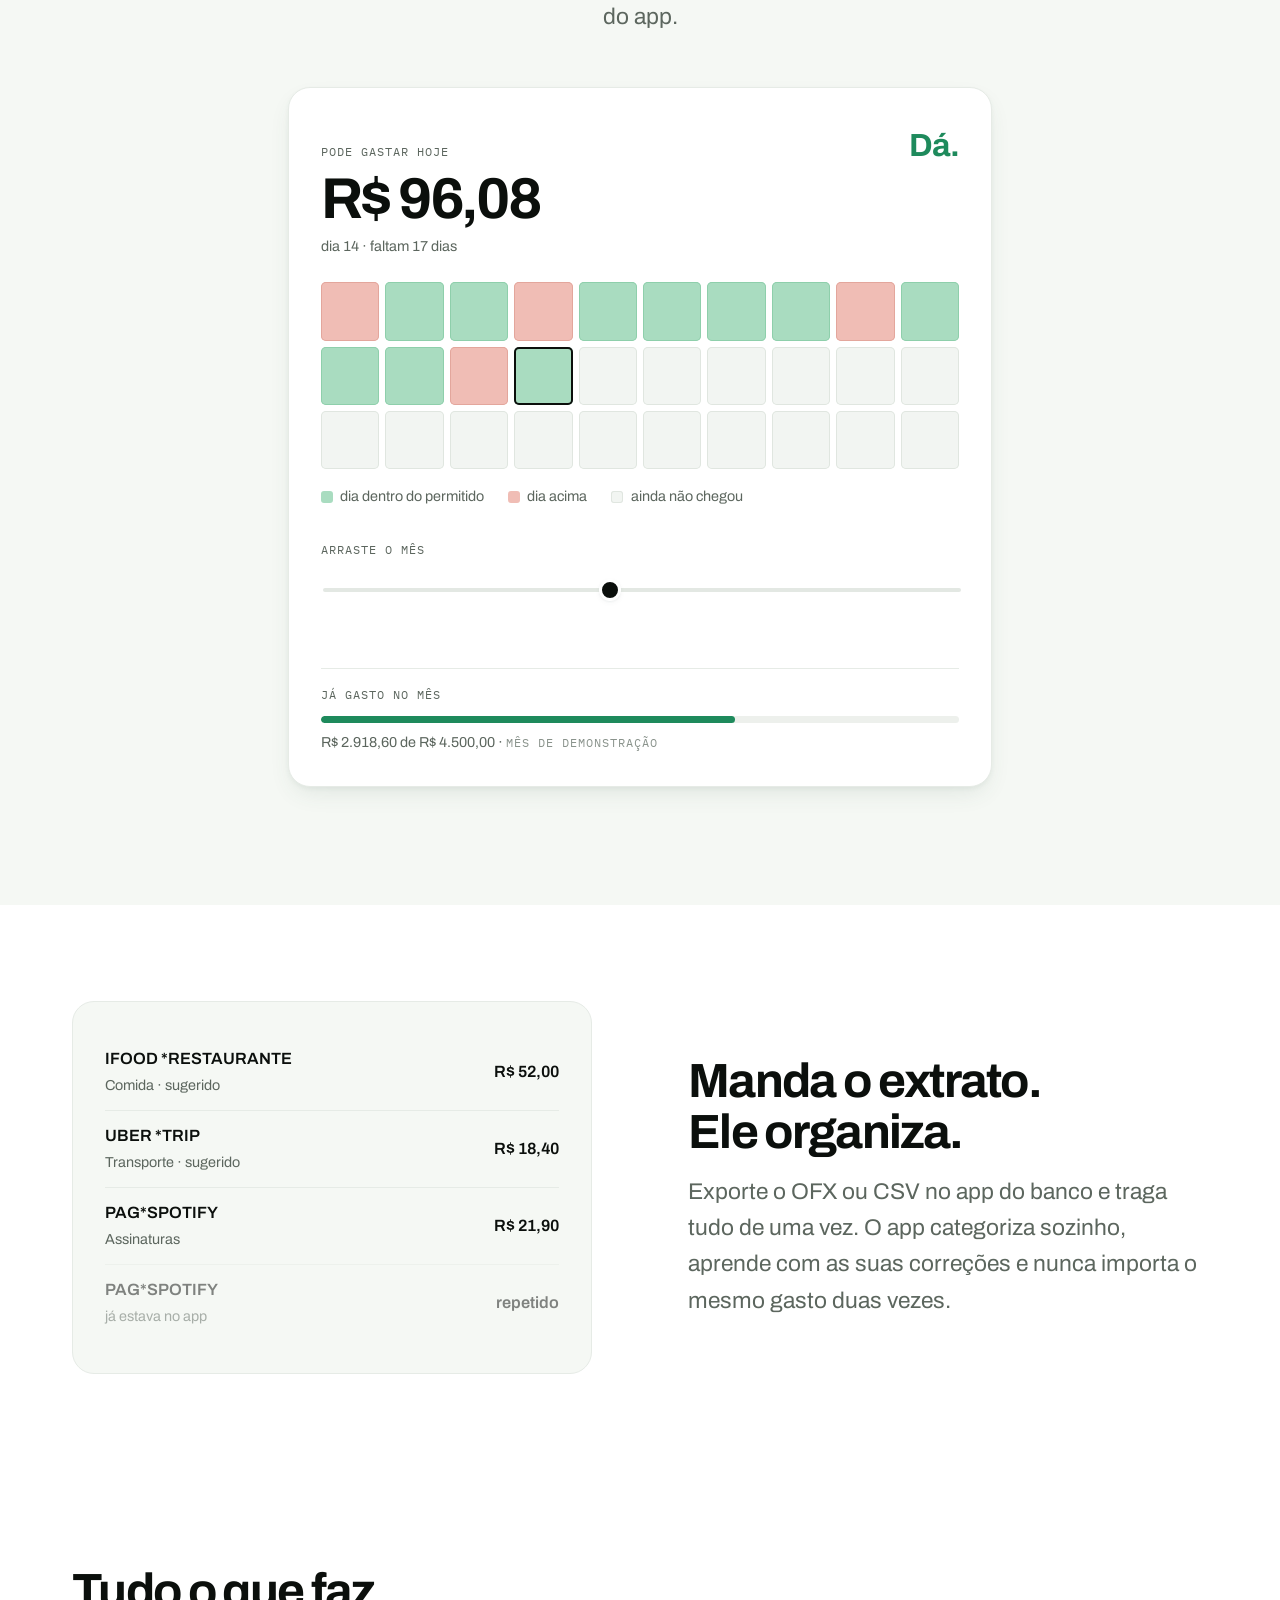
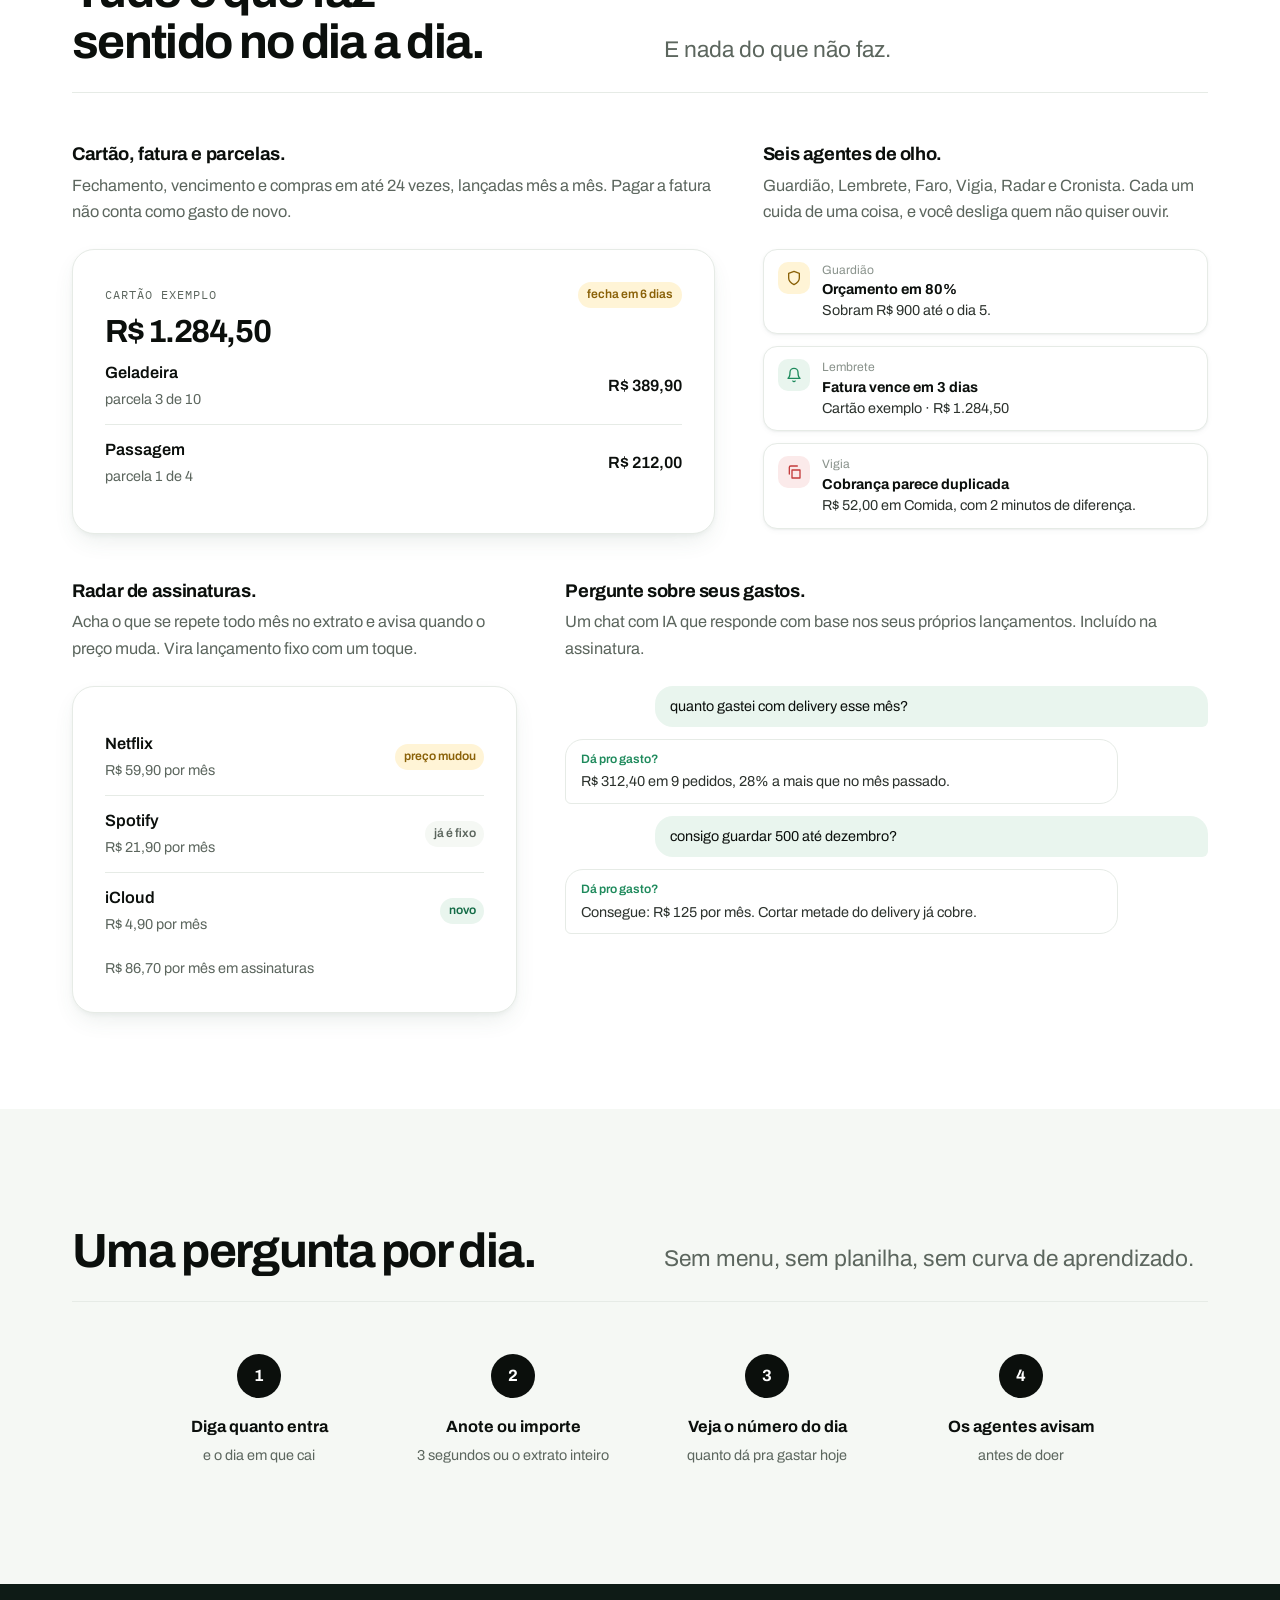
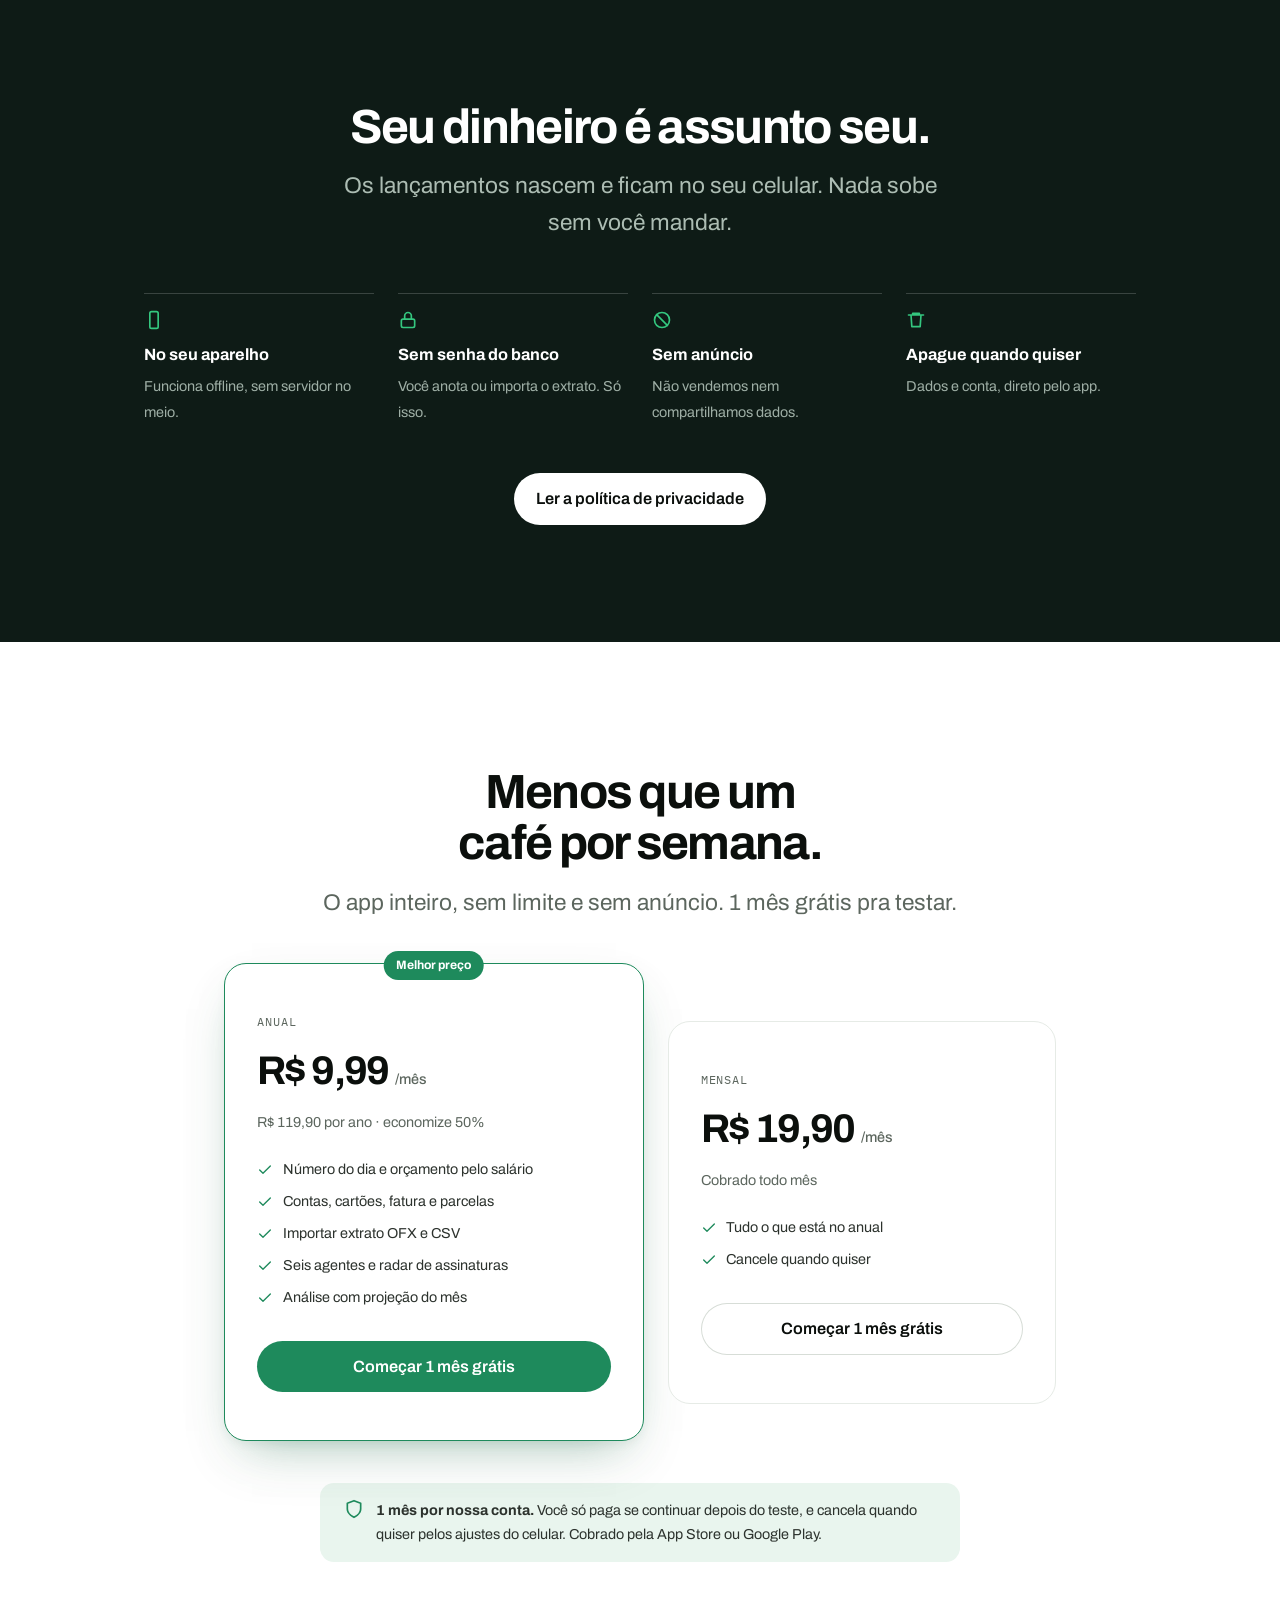
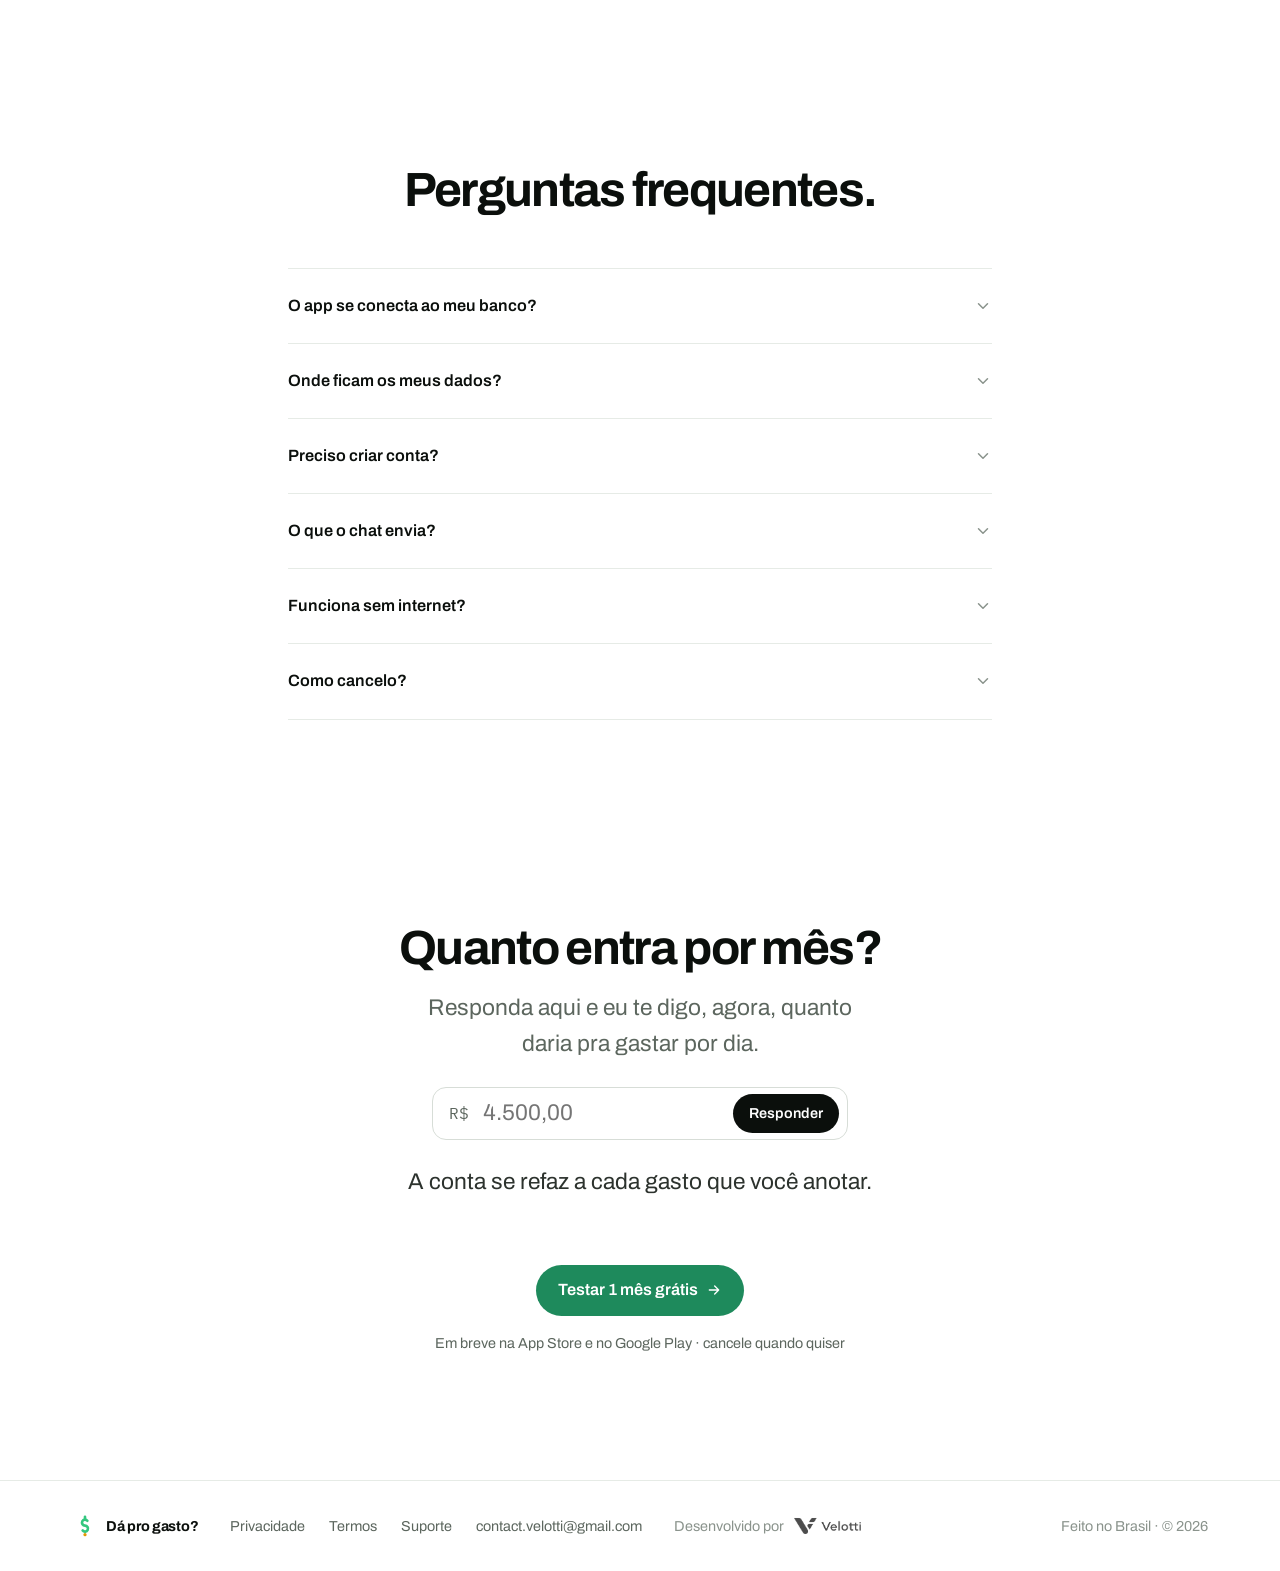
==== commit 08e982db: "Rodapé: desenvolvido por Velotti Co-Authored-By: Claude Opus 5.5 (1M context) <noreply@anthropic.com" ====
--- a/index.html
+++ b/index.html
@@ -338,6 +338,7 @@
         <a href="suporte/">Suporte</a>
         <a href="mailto:contact.velotti@gmail.com">contact.velotti@gmail.com</a>
       </nav>
+      <a class="velotti" href="https://velotti.com.br" target="_blank" rel="noopener">Desenvolvido por <img src="assets/img/velotti.png" alt="Velotti" width="70" height="20"></a>
       <span class="copy">Feito no Brasil · © <span data-year>2026</span></span>
     </div>
   </footer>
--- a/assets/css/site.css
+++ b/assets/css/site.css
@@ -304,6 +304,9 @@
 footer .links { display: flex; flex-wrap: wrap; gap: var(--g-5); }
 footer .links a, footer a { color: var(--g-suave); }
 footer .copy { margin-left: auto; color: var(--g-fraco); }
+footer .velotti { display: inline-flex; align-items: center; gap: 8px; color: var(--g-fraco); text-decoration: none; }
+footer .velotti img { height: 20px; width: auto; opacity: .7; transition: opacity .15s; }
+footer .velotti:hover img { opacity: 1; }
 
 /* aparecer ao rolar */
 @media (prefers-reduced-motion: no-preference) {
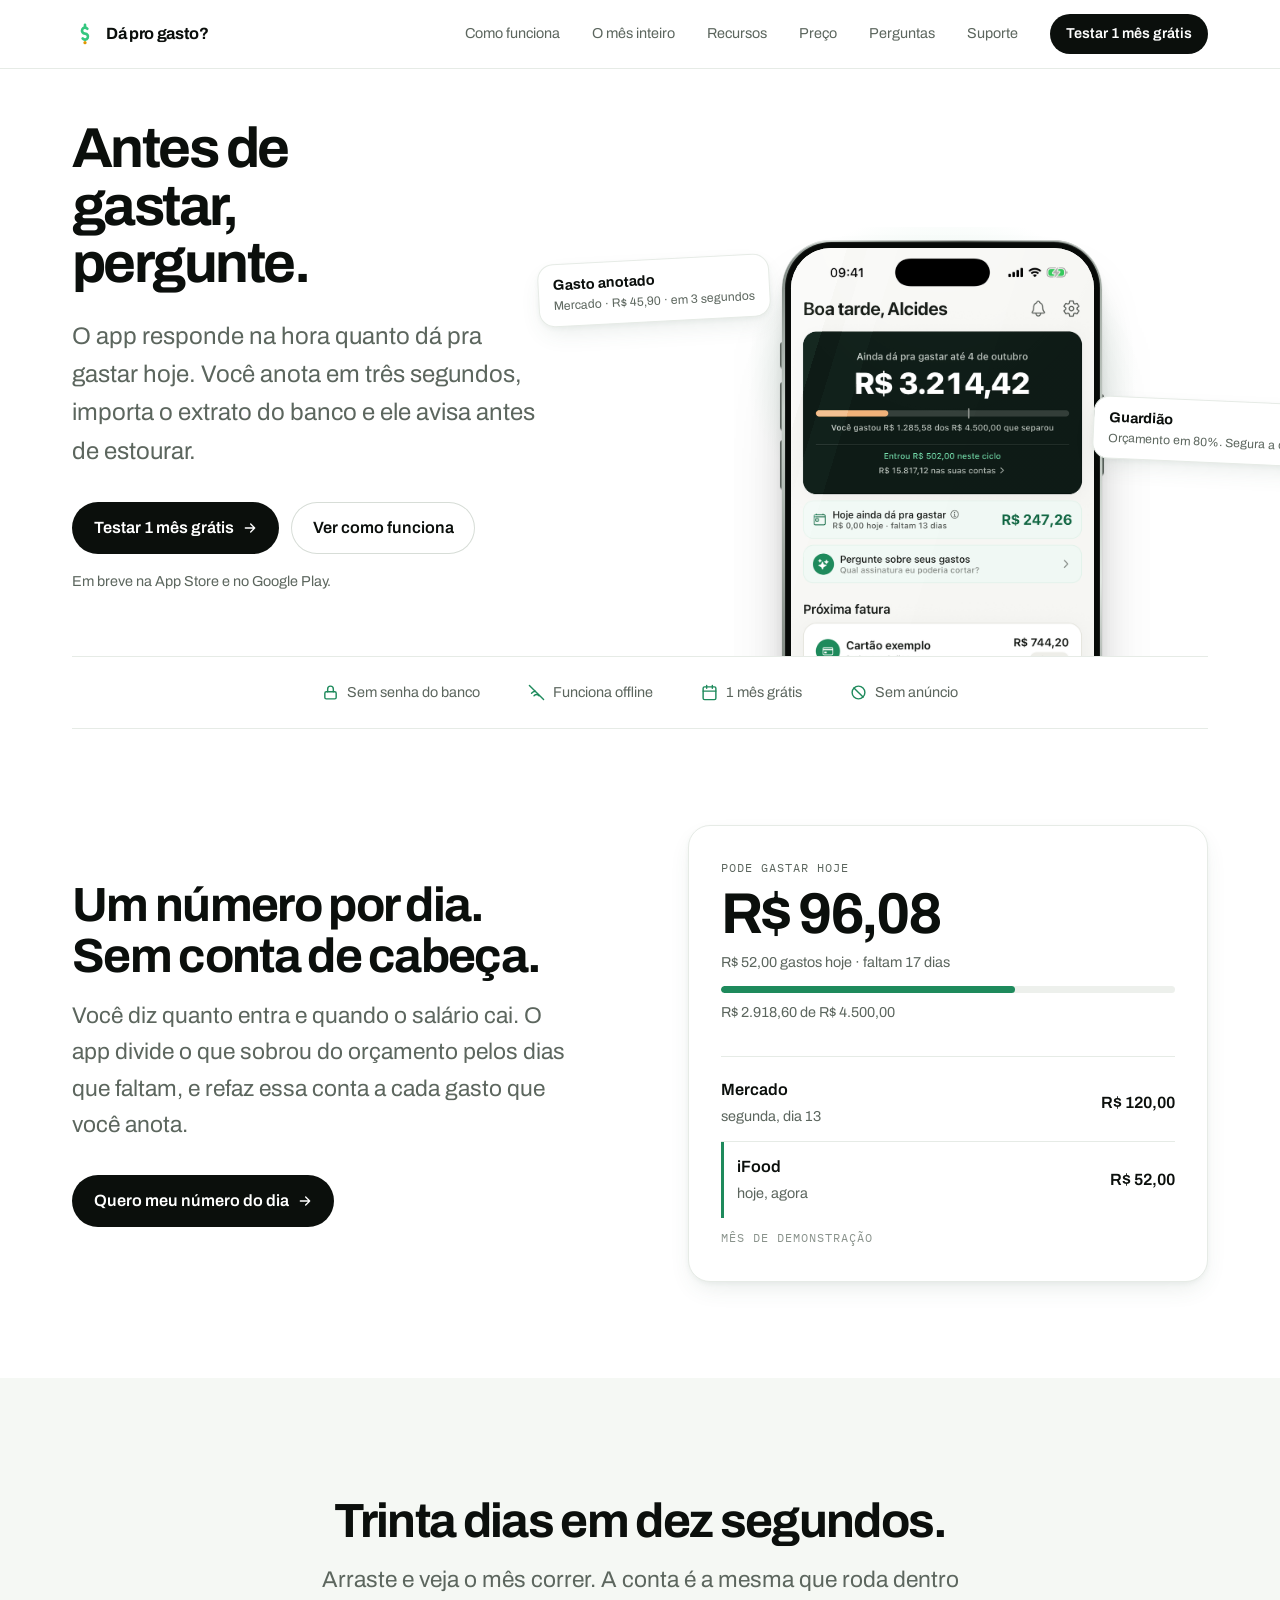
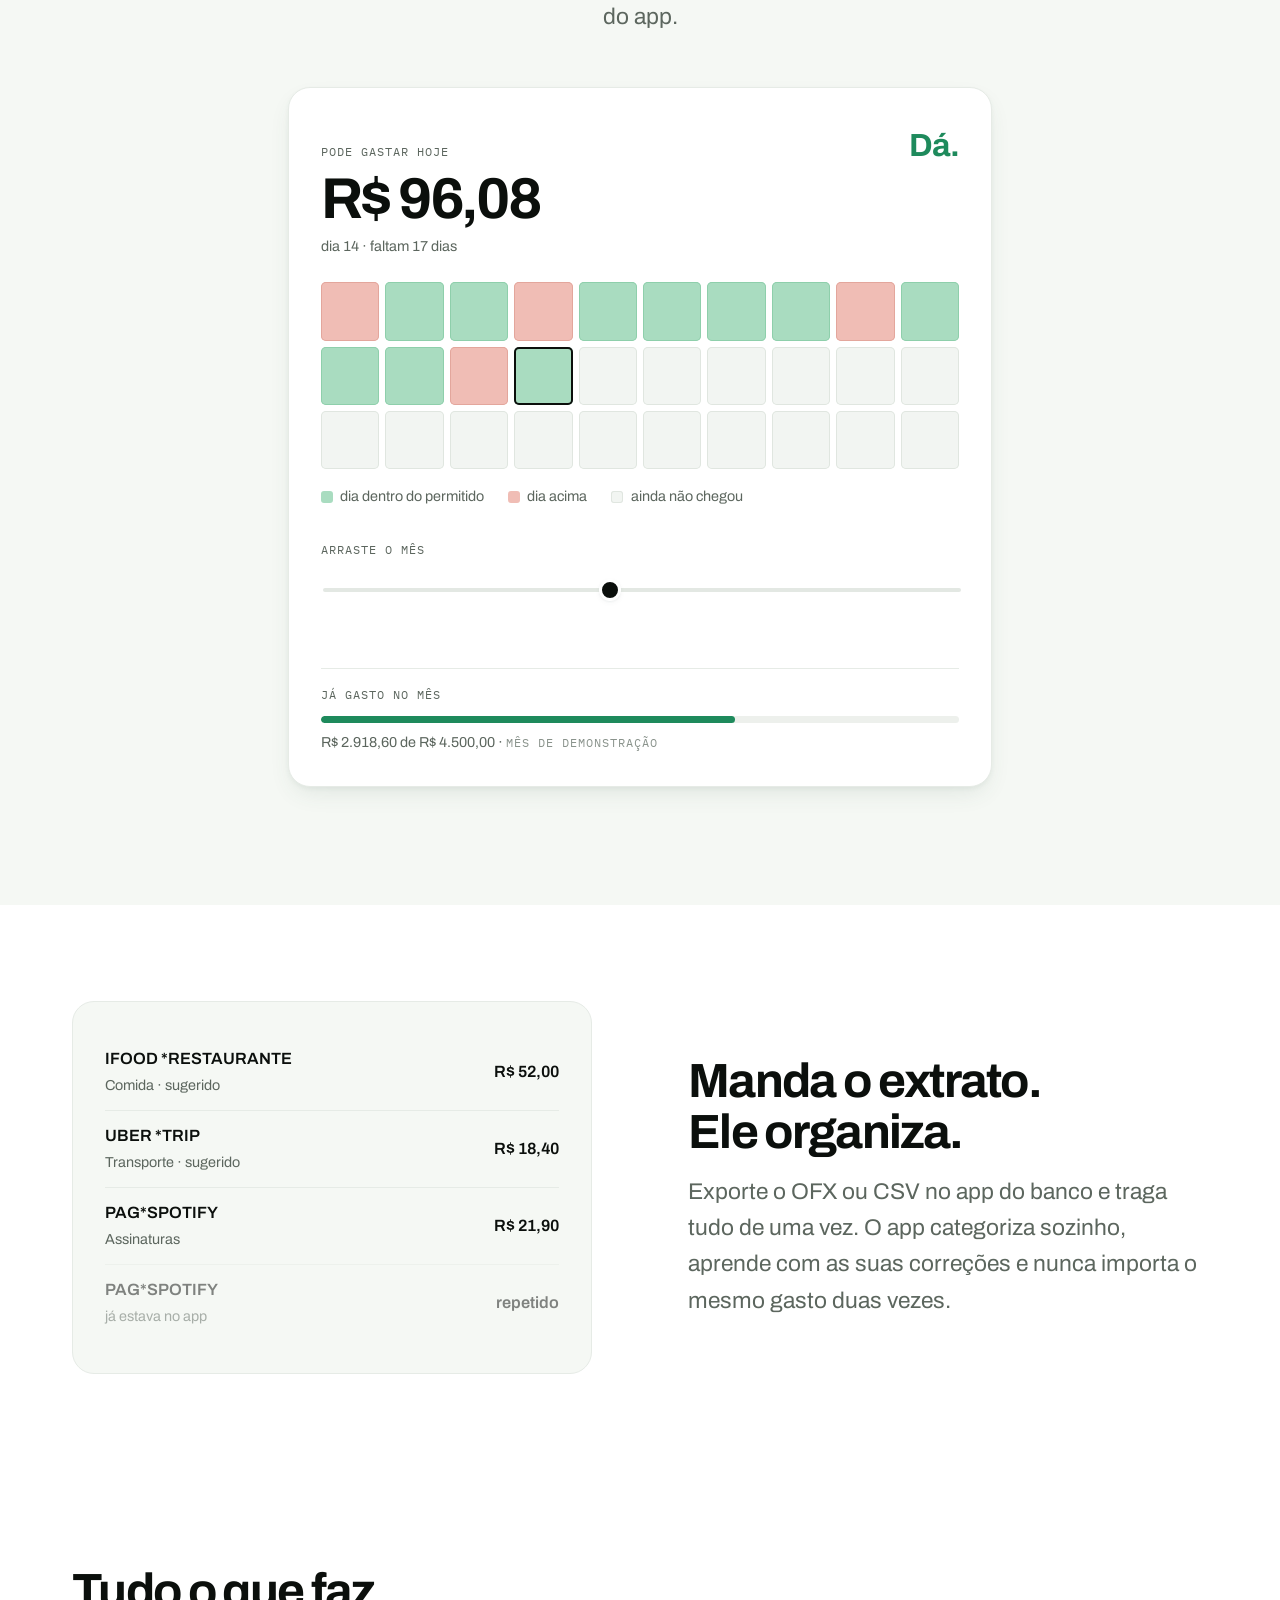
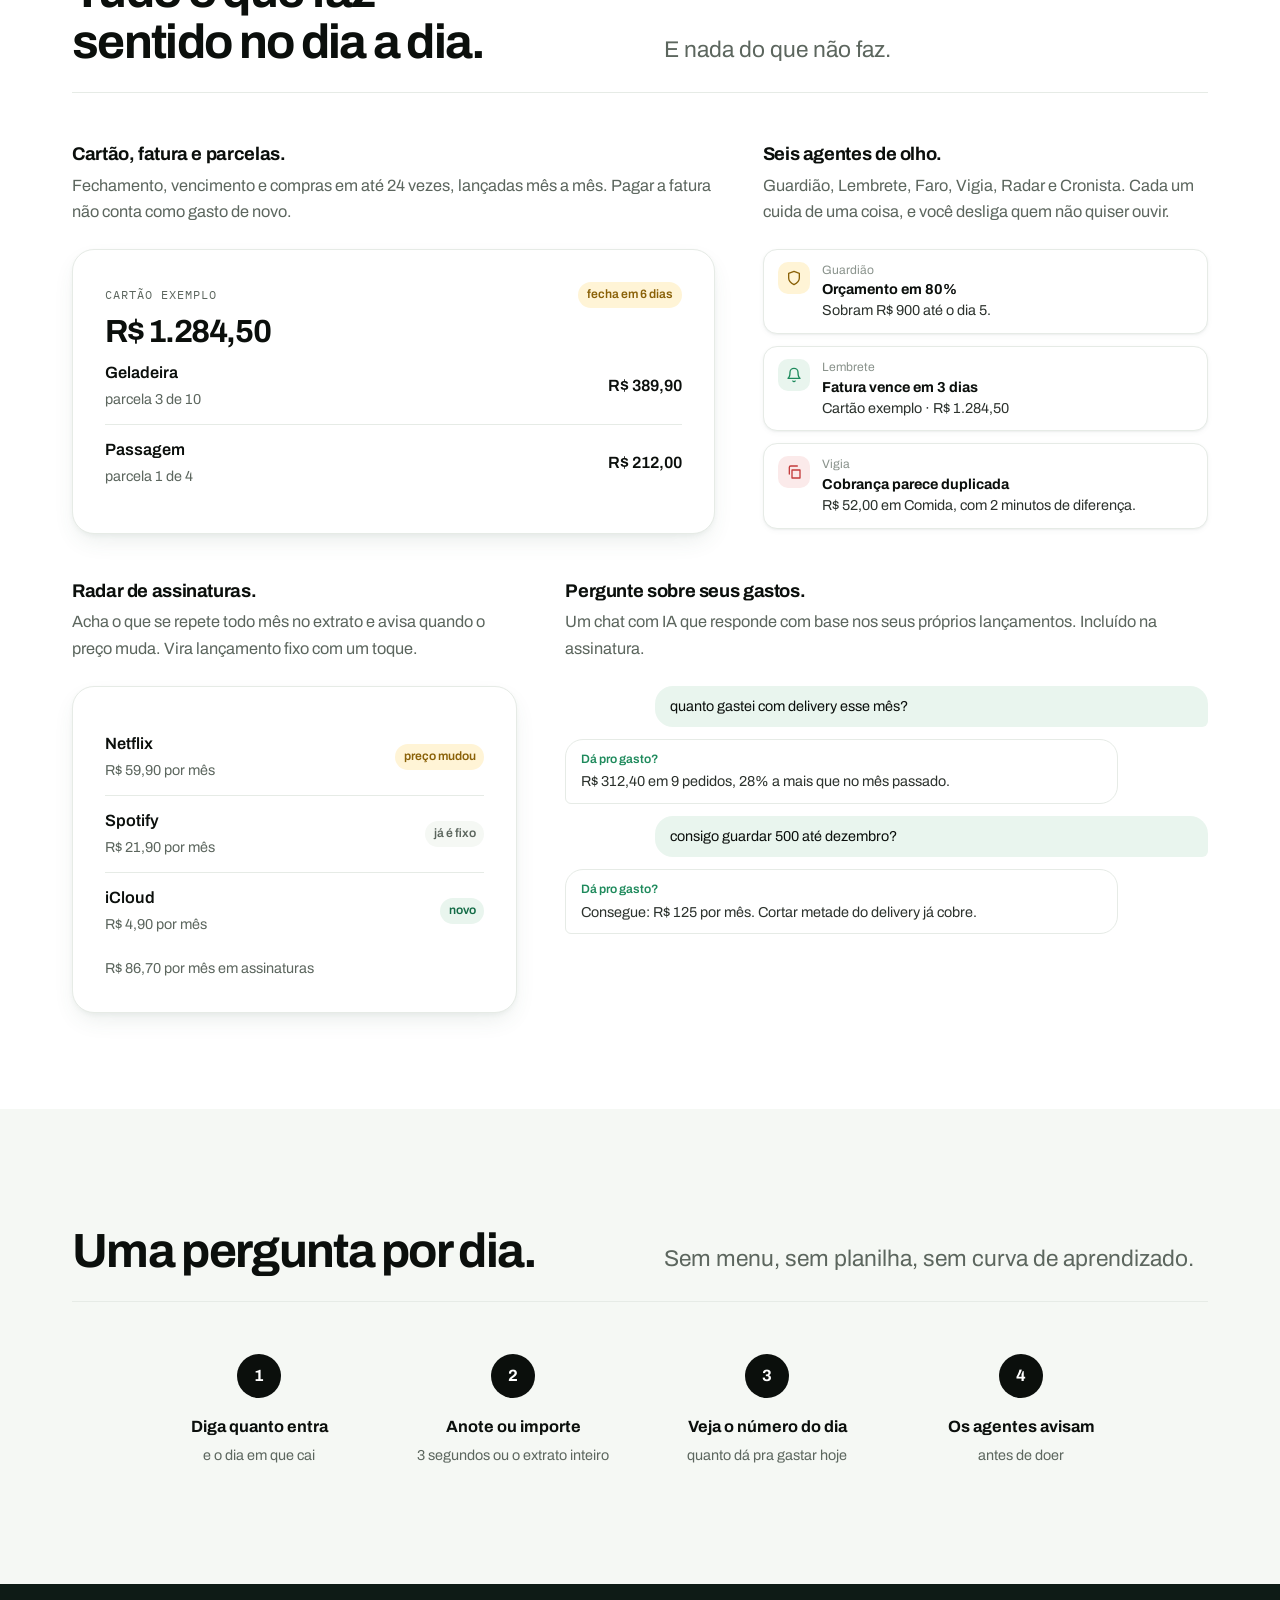
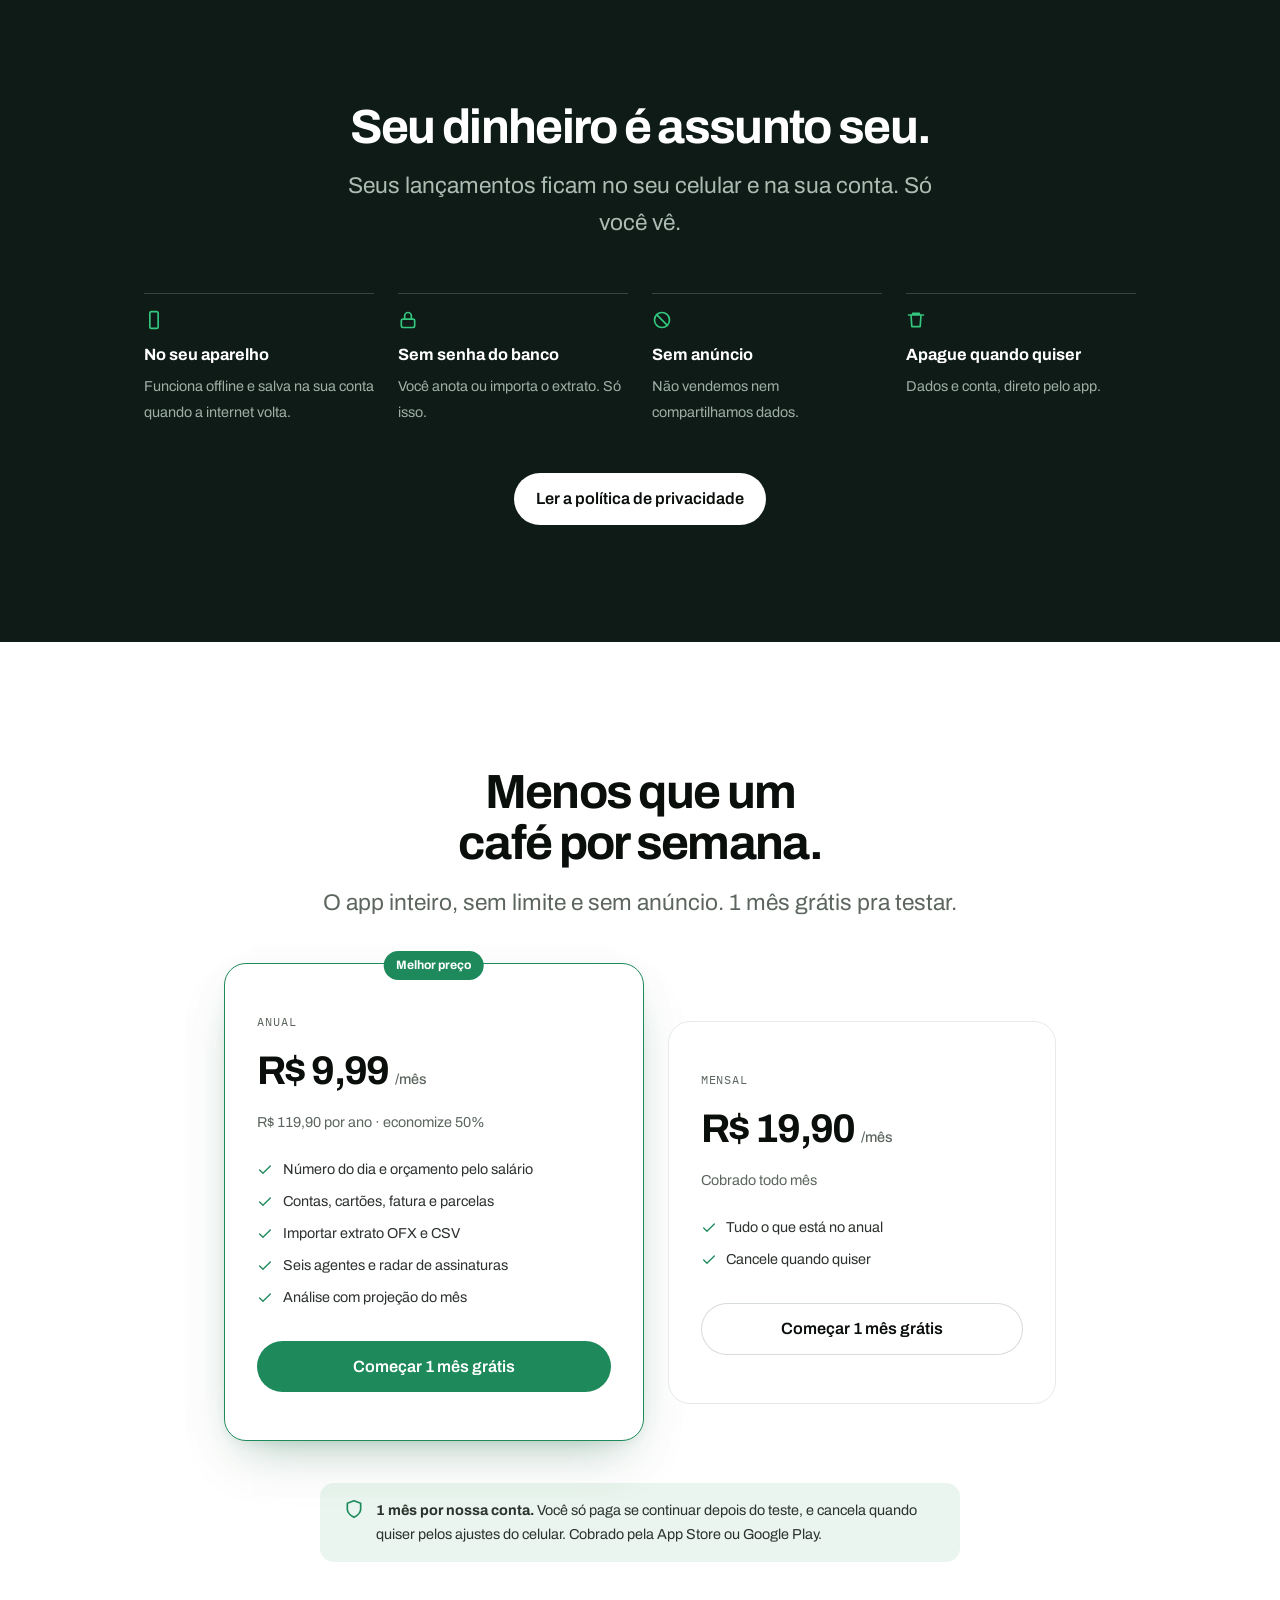
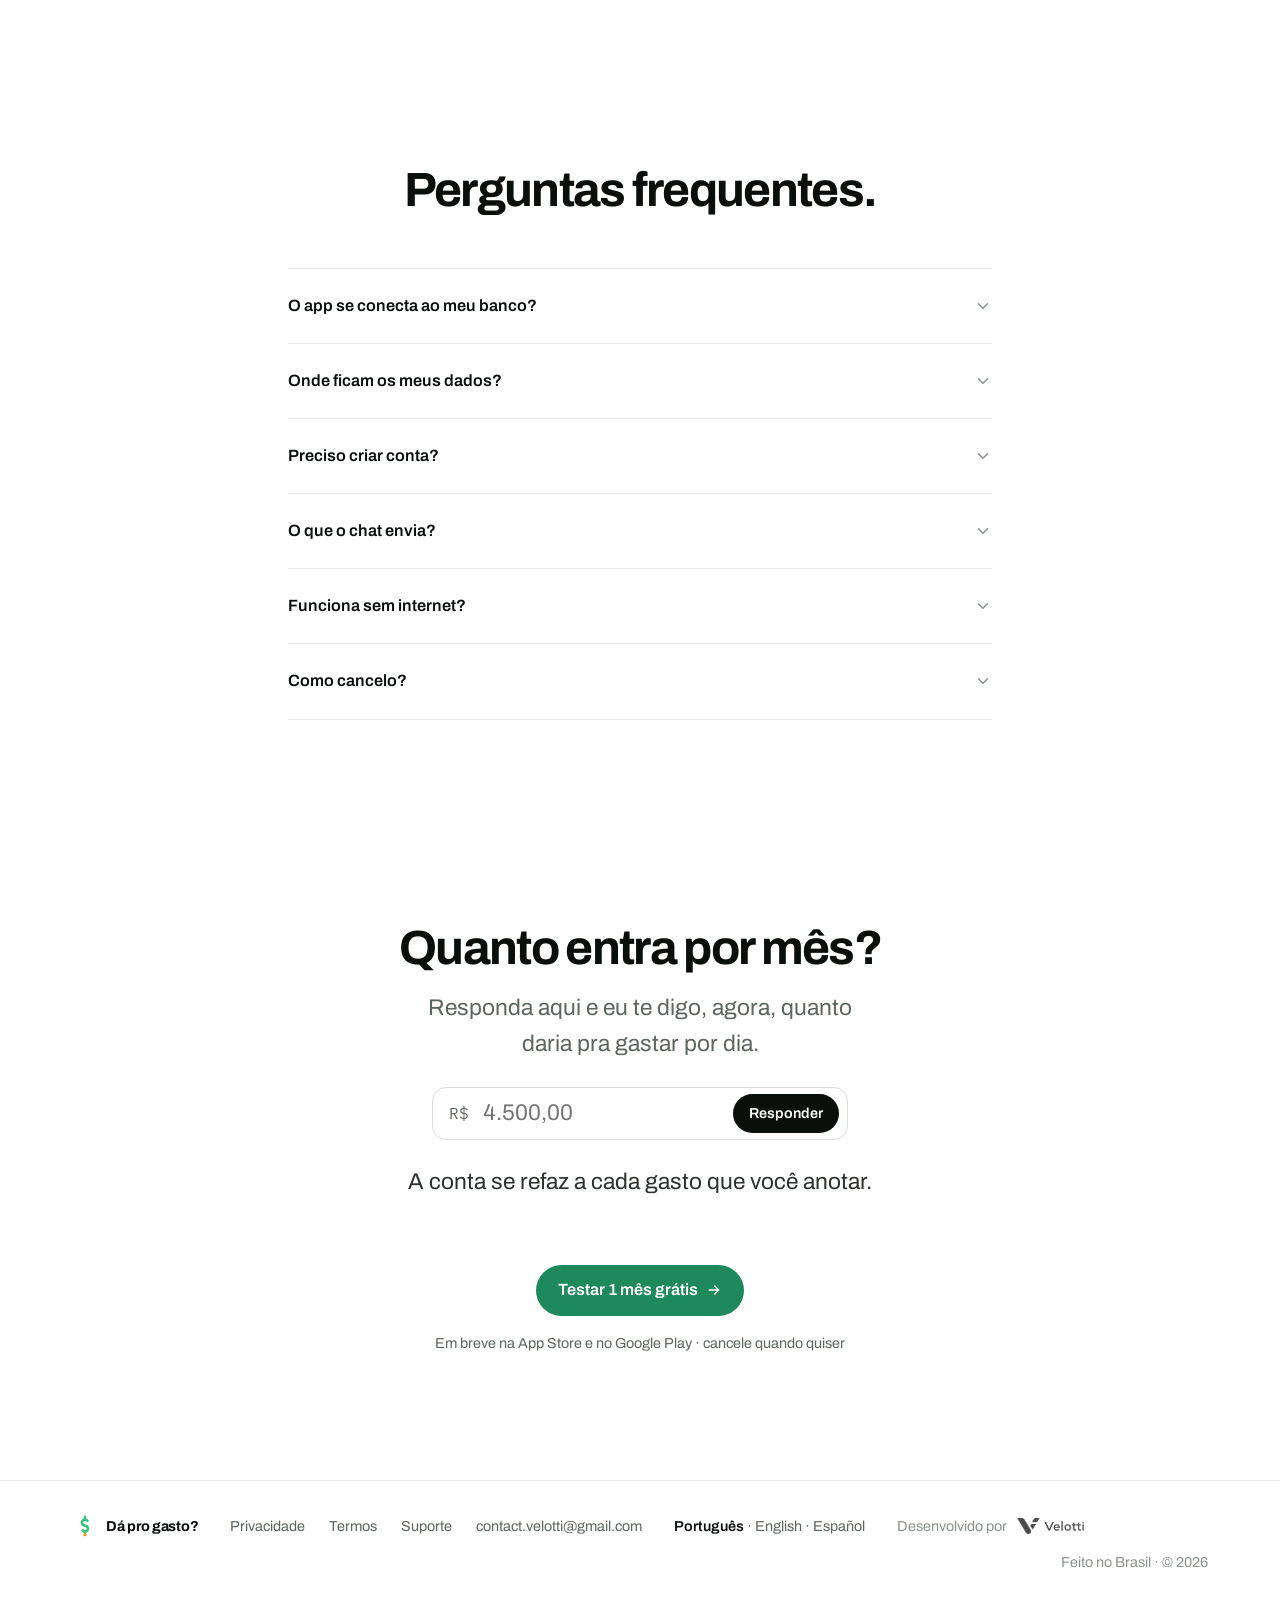
==== commit a8cc97bd: "Site em inglês e espanhol; dados na nuvem automática" ====
--- a/index.html
+++ b/index.html
@@ -10,6 +10,9 @@
   <meta property="og:type" content="website">
   <meta property="og:image" content="https://diogolepri.github.io/daprogasto-site/assets/img/apple-touch-icon.png">
   <meta name="theme-color" content="#FFFFFF">
+  <link rel="alternate" hreflang="pt-BR" href="./">
+  <link rel="alternate" hreflang="en" href="en/">
+  <link rel="alternate" hreflang="es" href="es/">
   <link rel="icon" href="assets/img/favicon.png">
   <link rel="apple-touch-icon" href="assets/img/apple-touch-icon.png">
   <link rel="preconnect" href="https://fonts.googleapis.com">
@@ -244,10 +247,10 @@
       <div class="wrap">
         <div class="cabeca">
           <h2 class="titulo">Seu dinheiro é assunto seu.</h2>
-          <p class="lead">Os lançamentos nascem e ficam no seu celular. Nada sobe sem você mandar.</p>
+          <p class="lead">Seus lançamentos ficam no seu celular e na sua conta. Só você vê.</p>
         </div>
         <div class="confia">
-          <div><svg viewBox="0 0 24 24" fill="none" stroke="currentColor" stroke-width="2" stroke-linecap="round" stroke-linejoin="round" aria-hidden="true"><rect x="7" y="2" width="10" height="20" rx="2"/></svg><b>No seu aparelho</b><span>Funciona offline, sem servidor no meio.</span></div>
+          <div><svg viewBox="0 0 24 24" fill="none" stroke="currentColor" stroke-width="2" stroke-linecap="round" stroke-linejoin="round" aria-hidden="true"><rect x="7" y="2" width="10" height="20" rx="2"/></svg><b>No seu aparelho</b><span>Funciona offline e salva na sua conta quando a internet volta.</span></div>
           <div><svg viewBox="0 0 24 24" fill="none" stroke="currentColor" stroke-width="2" stroke-linecap="round" stroke-linejoin="round" aria-hidden="true"><rect x="4" y="11" width="16" height="10" rx="2"/><path d="M8 11V7a4 4 0 0 1 8 0v4"/></svg><b>Sem senha do banco</b><span>Você anota ou importa o extrato. Só isso.</span></div>
           <div><svg viewBox="0 0 24 24" fill="none" stroke="currentColor" stroke-width="2" stroke-linecap="round" stroke-linejoin="round" aria-hidden="true"><circle cx="12" cy="12" r="9"/><path d="M5.6 5.6l12.8 12.8"/></svg><b>Sem anúncio</b><span>Não vendemos nem compartilhamos dados.</span></div>
           <div><svg viewBox="0 0 24 24" fill="none" stroke="currentColor" stroke-width="2" stroke-linecap="round" stroke-linejoin="round" aria-hidden="true"><path d="M3 6h18M8 6V4h8v2M6 6l1 14h10l1-14"/></svg><b>Apague quando quiser</b><span>Dados e conta, direto pelo app.</span></div>
@@ -302,10 +305,10 @@
         <div class="cabeca"><h2 class="titulo">Perguntas frequentes.</h2></div>
         <div class="faq">
           <details><summary>O app se conecta ao meu banco?<svg viewBox="0 0 24 24" fill="none" stroke="currentColor" stroke-width="2" stroke-linecap="round" stroke-linejoin="round" aria-hidden="true"><path d="m6 9 6 6 6-6"/></svg></summary><p>Não. Ele não pede senha nem acesso à sua conta. Você anota os gastos ou exporta o extrato no app do banco (OFX ou CSV) e importa aqui, que o app categoriza e evita repetidos.</p></details>
-          <details><summary>Onde ficam os meus dados?<svg viewBox="0 0 24 24" fill="none" stroke="currentColor" stroke-width="2" stroke-linecap="round" stroke-linejoin="round" aria-hidden="true"><path d="m6 9 6 6 6-6"/></svg></summary><p>No seu celular, num banco de dados local. Se você criar uma conta e tocar em “enter para a nuvem”, uma cópia vai para a sua conta. Nada sobe sozinho.</p></details>
-          <details><summary>Preciso criar conta?<svg viewBox="0 0 24 24" fill="none" stroke="currentColor" stroke-width="2" stroke-linecap="round" stroke-linejoin="round" aria-hidden="true"><path d="m6 9 6 6 6-6"/></svg></summary><p>Não. O app funciona inteiro sem conta. A conta serve para guardar um backup na nuvem, recuperar os dados em outro celular e usar o chat.</p></details>
+          <details><summary>Onde ficam os meus dados?<svg viewBox="0 0 24 24" fill="none" stroke="currentColor" stroke-width="2" stroke-linecap="round" stroke-linejoin="round" aria-hidden="true"><path d="m6 9 6 6 6-6"/></svg></summary><p>No seu celular, num banco de dados local, e na sua conta na nuvem, salvos sozinhos segundos depois de cada mudança. Só você acessa.</p></details>
+          <details><summary>Preciso criar conta?<svg viewBox="0 0 24 24" fill="none" stroke="currentColor" stroke-width="2" stroke-linecap="round" stroke-linejoin="round" aria-hidden="true"><path d="m6 9 6 6 6-6"/></svg></summary><p>Sim. É na sua conta que os seus dados ficam salvos, na nuvem e automaticamente. Trocou de celular, é só entrar: tudo volta. Dá para entrar com a Apple, com o Google ou com e-mail.</p></details>
           <details><summary>O que o chat envia?<svg viewBox="0 0 24 24" fill="none" stroke="currentColor" stroke-width="2" stroke-linecap="round" stroke-linejoin="round" aria-hidden="true"><path d="m6 9 6 6 6-6"/></svg></summary><p>Quando você faz uma pergunta, o app envia um resumo: totais do mês, categorias, contas, assinaturas e os últimos lançamentos. Esse resumo vai para o nosso servidor e para o provedor de IA, que responde. Não guardamos a pergunta nem a resposta, só a contagem diária.</p></details>
-          <details><summary>Funciona sem internet?<svg viewBox="0 0 24 24" fill="none" stroke="currentColor" stroke-width="2" stroke-linecap="round" stroke-linejoin="round" aria-hidden="true"><path d="m6 9 6 6 6-6"/></svg></summary><p>Sim. Tudo, menos o chat e o backup na nuvem, roda offline.</p></details>
+          <details><summary>Funciona sem internet?<svg viewBox="0 0 24 24" fill="none" stroke="currentColor" stroke-width="2" stroke-linecap="round" stroke-linejoin="round" aria-hidden="true"><path d="m6 9 6 6 6-6"/></svg></summary><p>Sim. Sem sinal, o app abre e anota igual; quando a internet volta, tudo sobe para a nuvem sozinho. Só o chat precisa de conexão.</p></details>
           <details><summary>Como cancelo?<svg viewBox="0 0 24 24" fill="none" stroke="currentColor" stroke-width="2" stroke-linecap="round" stroke-linejoin="round" aria-hidden="true"><path d="m6 9 6 6 6-6"/></svg></summary><p>Pelos ajustes de assinatura do iPhone ou da Play Store, a qualquer momento. O acesso continua até o fim do período já pago.</p></details>
         </div>
       </div>
@@ -337,6 +340,9 @@
         <a href="termos/">Termos</a>
         <a href="suporte/">Suporte</a>
         <a href="mailto:contact.velotti@gmail.com">contact.velotti@gmail.com</a>
+      </nav>
+      <nav class="idiomas" aria-label="Idioma">
+        <a href="./" hreflang="pt-BR" lang="pt-BR" aria-current="page">Português</a> · <a href="en/" hreflang="en" lang="en">English</a> · <a href="es/" hreflang="es" lang="es">Español</a>
       </nav>
       <a class="velotti" href="https://velotti.com.br" target="_blank" rel="noopener">Desenvolvido por <img src="assets/img/velotti.png" alt="Velotti" width="70" height="20"></a>
       <span class="copy">Feito no Brasil · © <span data-year>2026</span></span>
--- a/assets/css/site.css
+++ b/assets/css/site.css
@@ -414,3 +414,6 @@
 }
 @media (prefers-reduced-motion: reduce) { .plano--melhor { transform: none; } }
 .hero .lead { font-size: clamp(1.12rem, .95rem + .7vw, 1.5rem); }
+
+/* idiomas */
+footer .idiomas a[aria-current="page"] { color: var(--g-ink); font-weight: 600; text-decoration: none; }
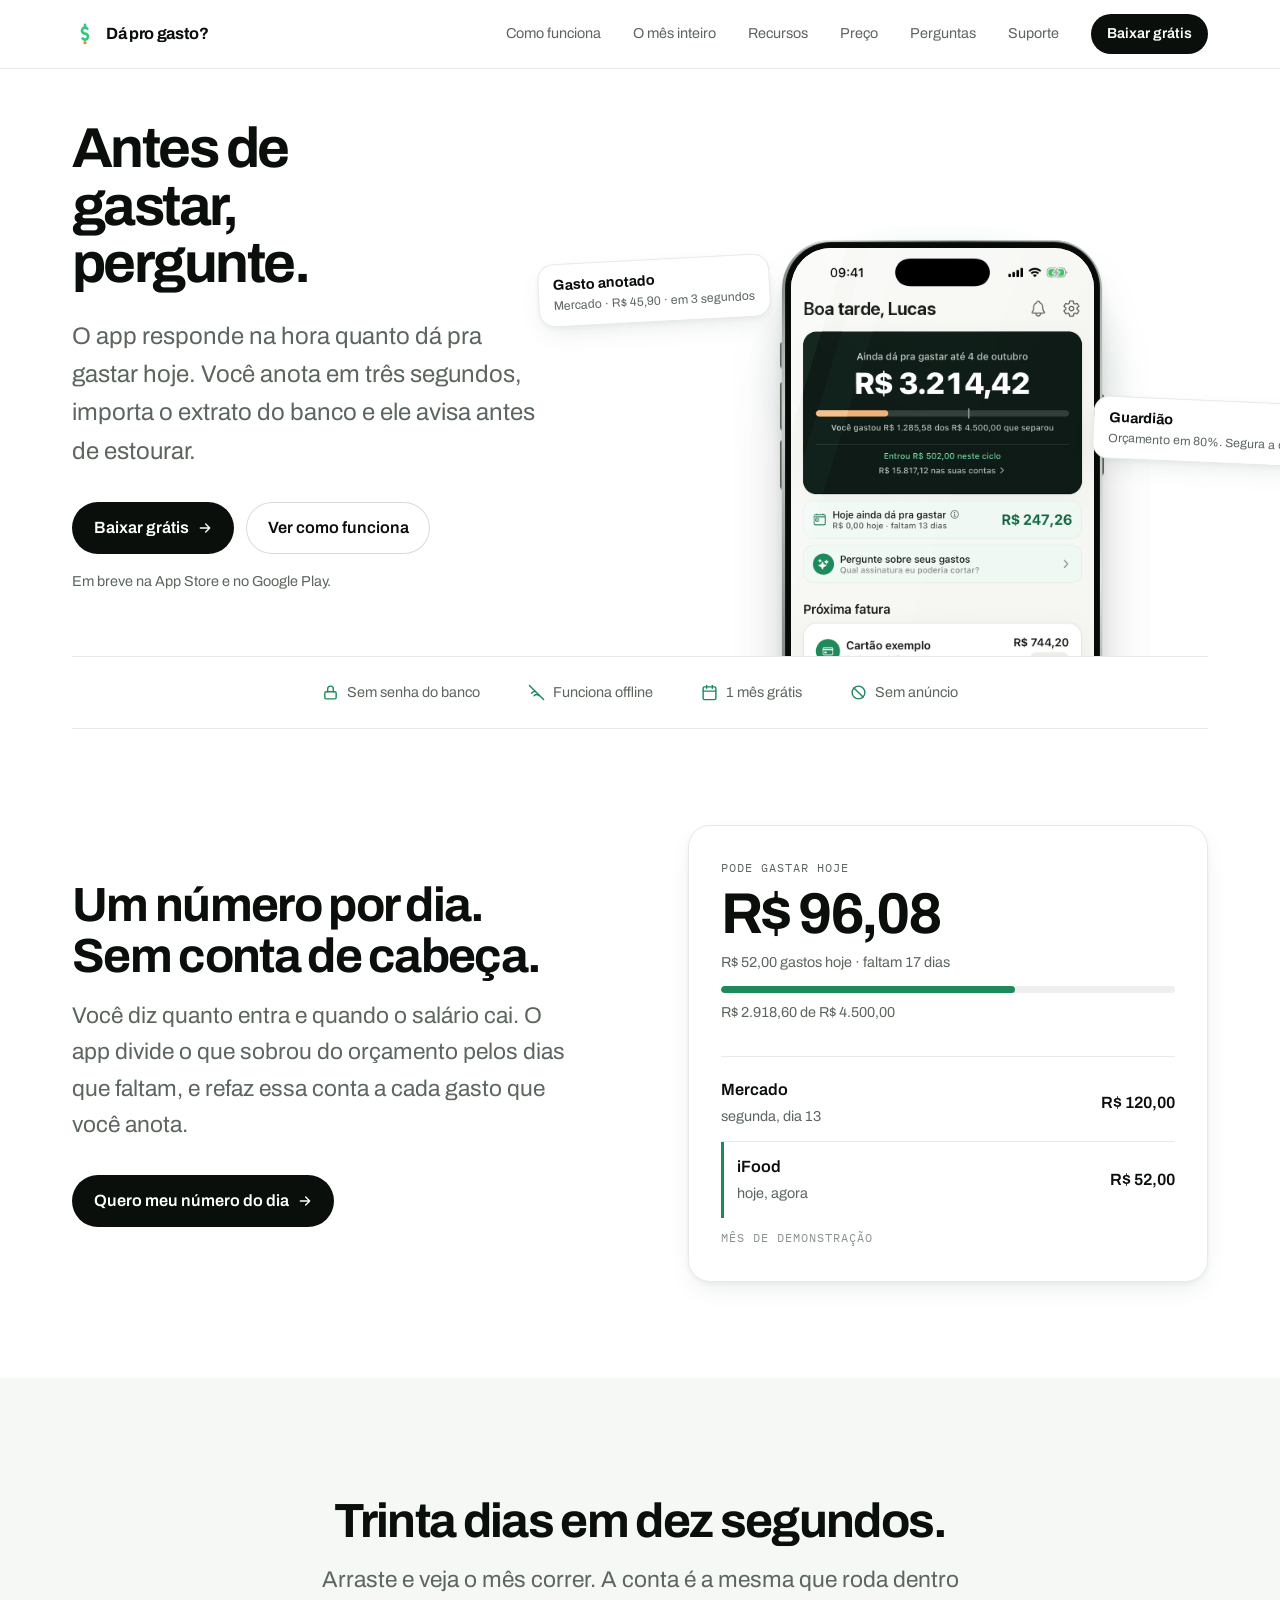
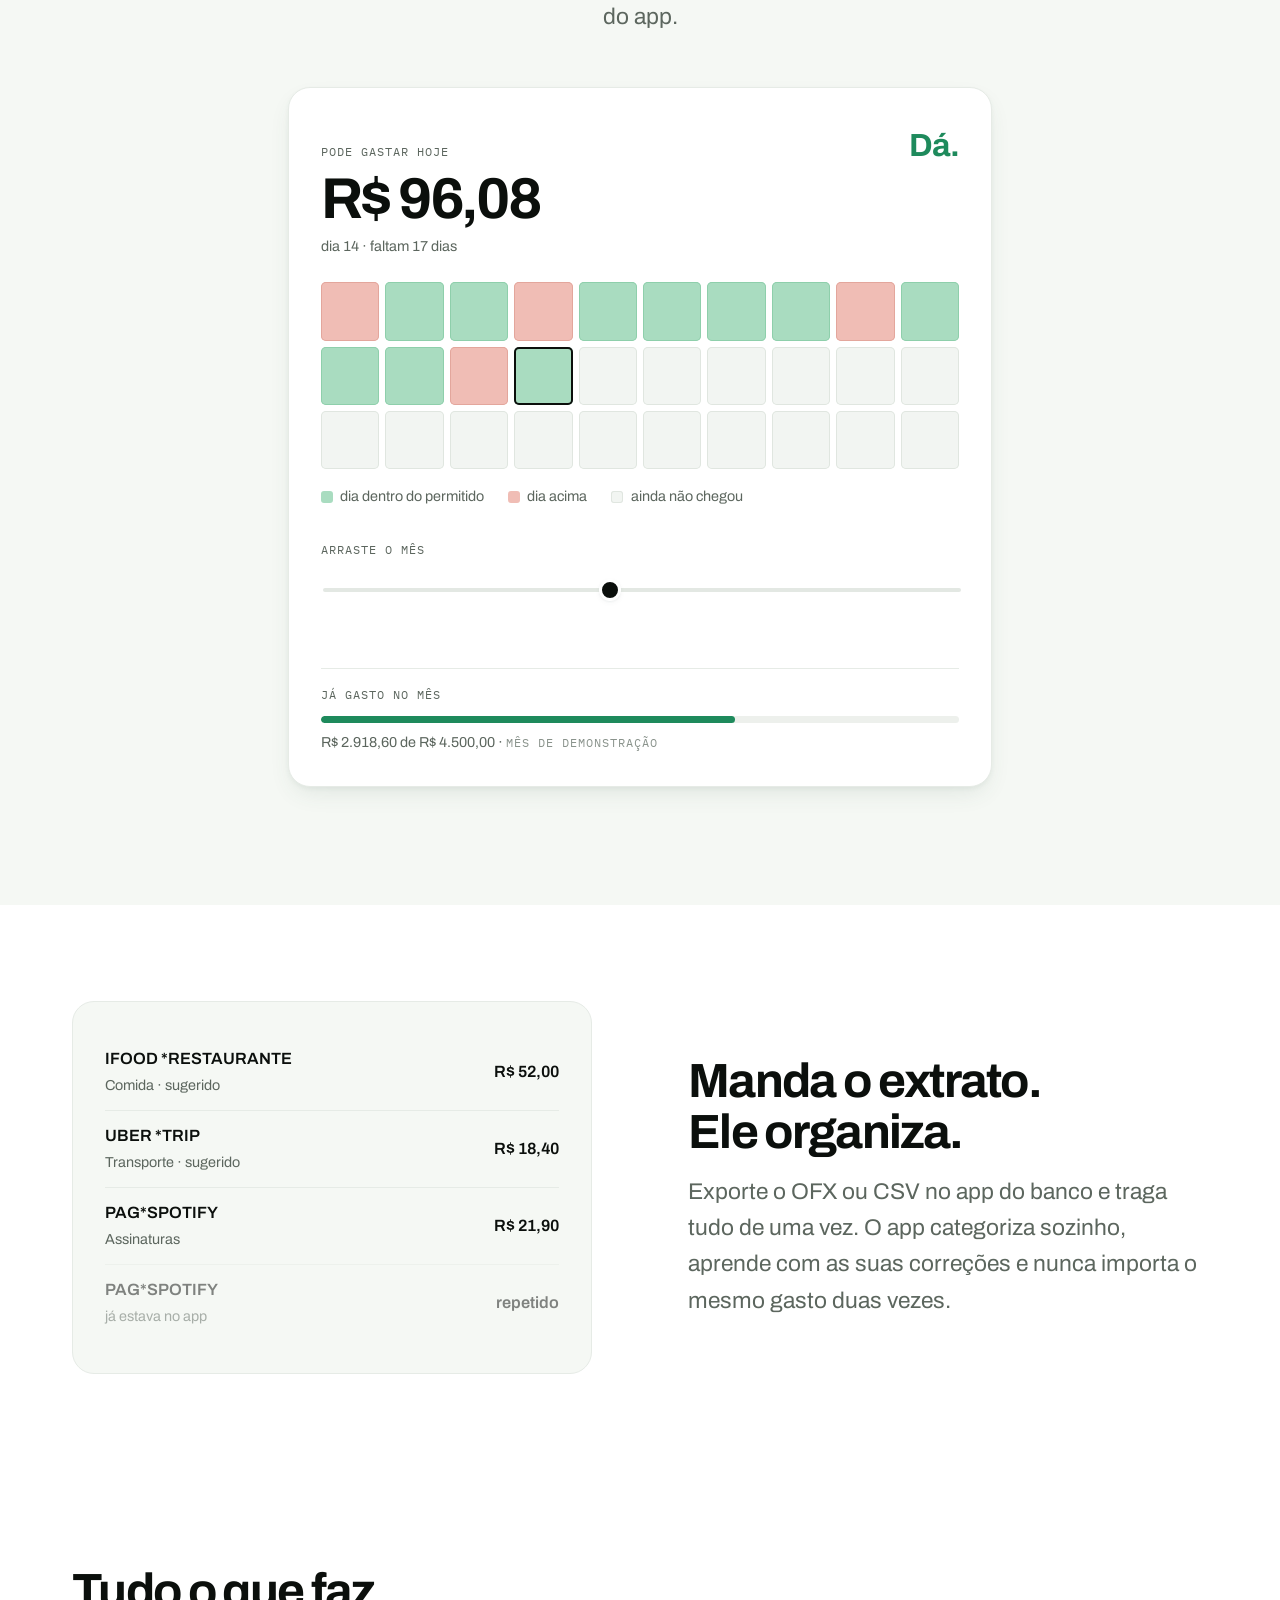
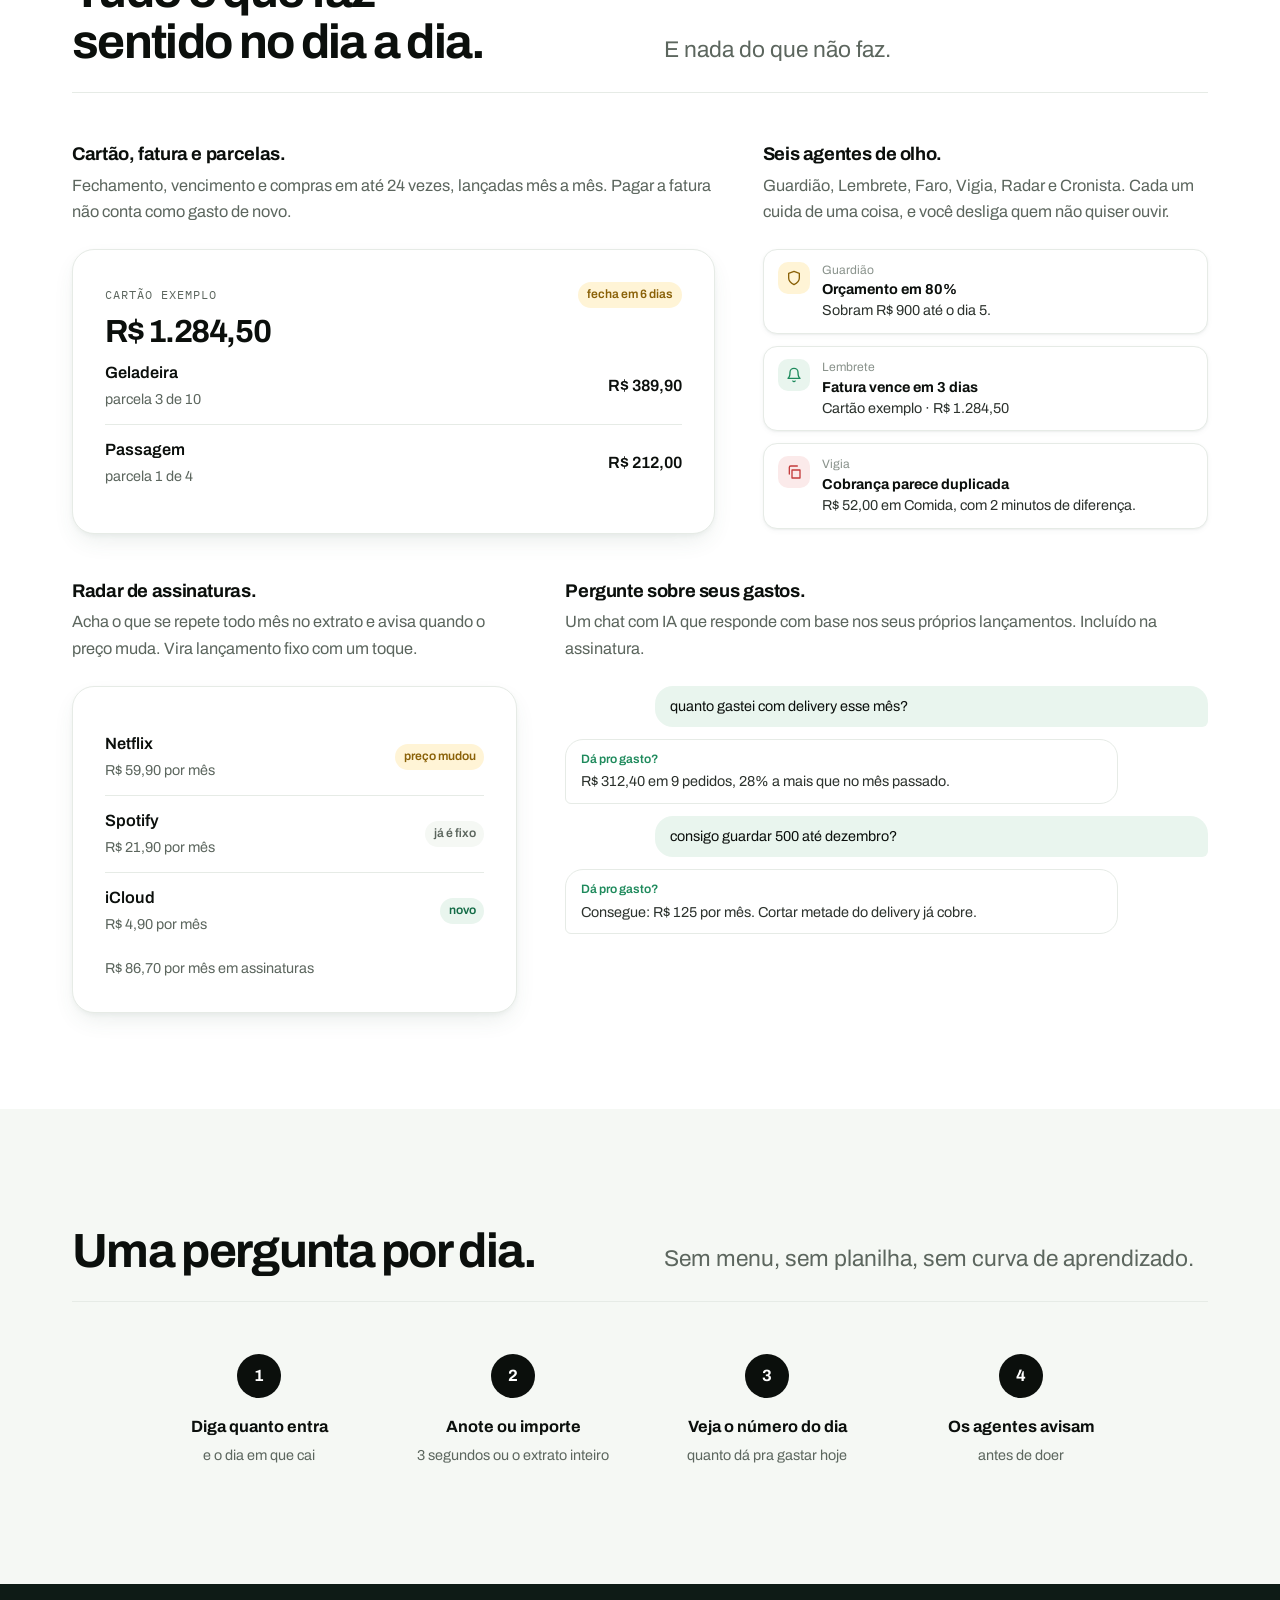
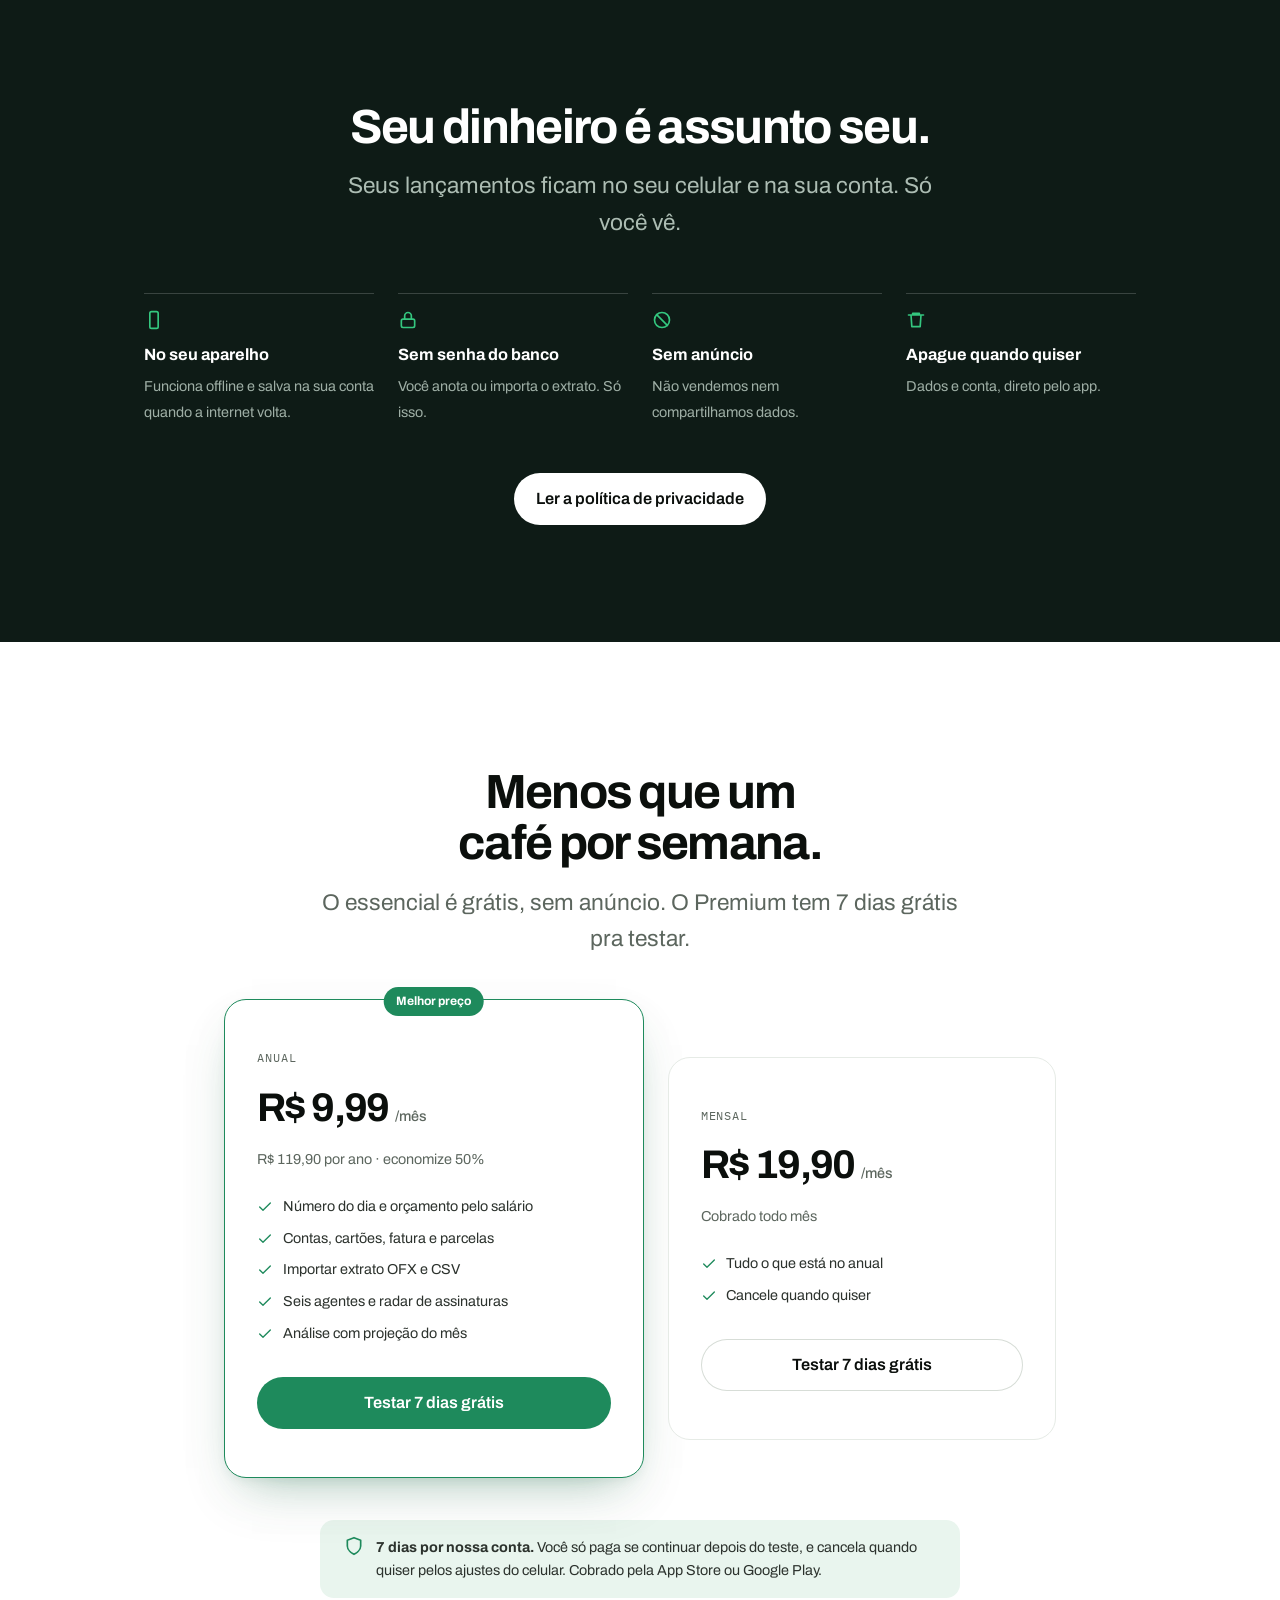
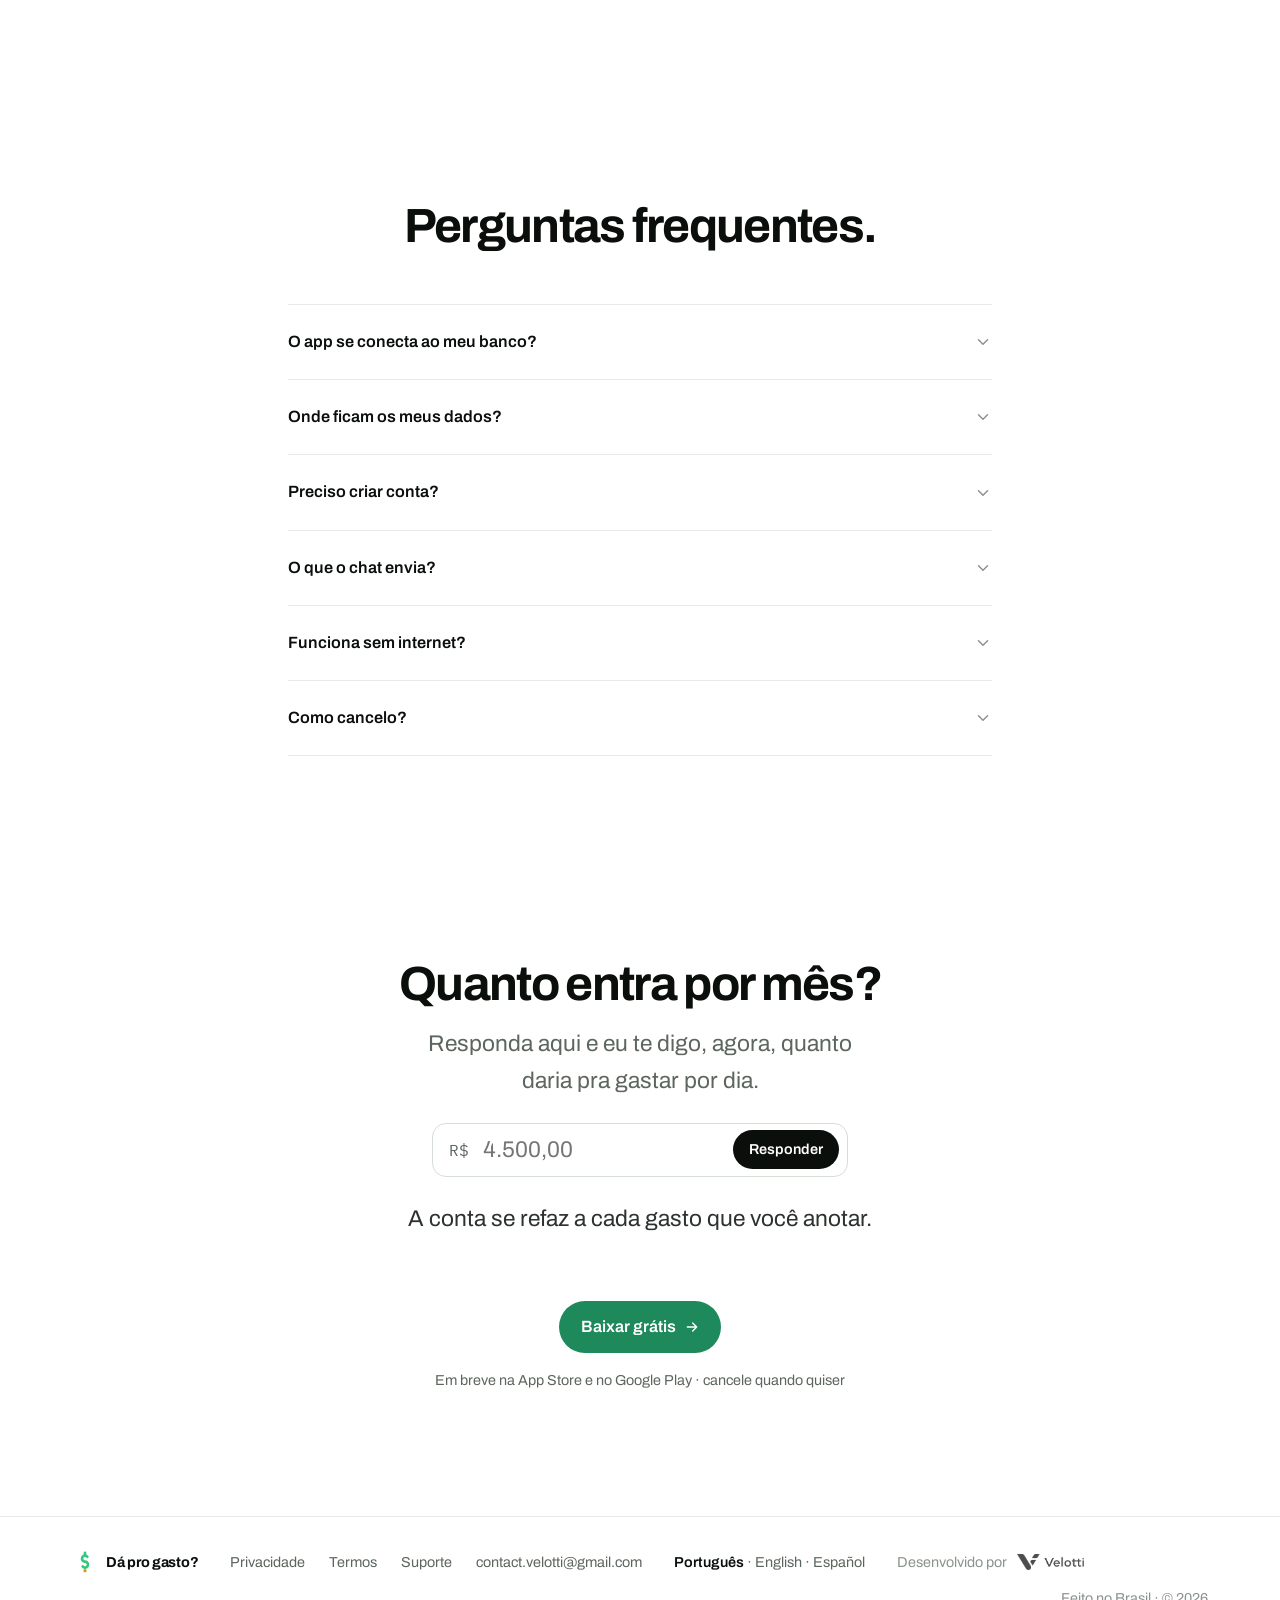
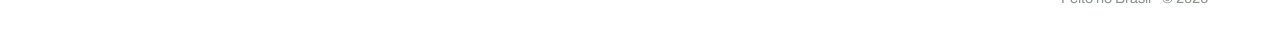
==== commit bfb93a10: "Teste grátis de 7 dias; plano grátis" ====
--- a/index.html
+++ b/index.html
@@ -32,7 +32,7 @@
         <a href="#perguntas">Perguntas</a>
         <a href="suporte/">Suporte</a>
       </nav>
-      <a class="btn btn-dark btn-sm nav-cta" href="#preco">Testar 1 mês grátis</a>
+      <a class="btn btn-dark btn-sm nav-cta" href="#preco">Baixar grátis</a>
       <button class="menu-btn" aria-expanded="false" aria-controls="menu-mobile">Menu</button>
     </div>
     <nav id="menu-mobile" class="nav-mobile" aria-label="Seções (celular)">
@@ -42,7 +42,7 @@
       <a href="#preco">Preço</a>
       <a href="#perguntas">Perguntas</a>
       <a href="suporte/">Suporte</a>
-      <a class="btn btn-dark" href="#preco">Testar 1 mês grátis</a>
+      <a class="btn btn-dark" href="#preco">Baixar grátis</a>
     </nav>
   </header>
 
@@ -54,7 +54,7 @@
         <h1>Antes de gastar, pergunte.</h1>
         <p class="lead">O app responde na hora quanto dá pra gastar hoje. Você anota em três segundos, importa o extrato do banco e ele avisa antes de estourar.</p>
         <div class="acoes">
-          <a class="btn btn-dark" href="#preco">Testar 1 mês grátis
+          <a class="btn btn-dark" href="#preco">Baixar grátis
             <svg viewBox="0 0 24 24" fill="none" stroke="currentColor" stroke-width="2" stroke-linecap="round" stroke-linejoin="round" aria-hidden="true"><path d="M5 12h14M13 6l6 6-6 6"/></svg>
           </a>
           <a class="btn btn-linha" href="#como">Ver como funciona</a>
@@ -265,7 +265,7 @@
       <div class="wrap">
         <div class="cabeca">
           <h2 class="titulo">Menos que um café por semana.</h2>
-          <p class="lead">O app inteiro, sem limite e sem anúncio. 1 mês grátis pra testar.</p>
+          <p class="lead">O essencial é grátis, sem anúncio. O Premium tem 7 dias grátis pra testar.</p>
         </div>
         <div class="planos">
           <div class="plano plano--melhor">
@@ -280,7 +280,7 @@
               <li><svg viewBox="0 0 24 24" fill="none" stroke="currentColor" stroke-width="2" stroke-linecap="round" stroke-linejoin="round" aria-hidden="true"><path d="M20 6 9 17l-5-5"/></svg>Seis agentes e radar de assinaturas</li>
               <li><svg viewBox="0 0 24 24" fill="none" stroke="currentColor" stroke-width="2" stroke-linecap="round" stroke-linejoin="round" aria-hidden="true"><path d="M20 6 9 17l-5-5"/></svg>Análise com projeção do mês</li>
             </ul>
-            <a class="btn btn-verde" href="#comecar">Começar 1 mês grátis</a>
+            <a class="btn btn-verde" href="#comecar">Testar 7 dias grátis</a>
           </div>
           <div class="plano">
             <p class="rotulo">Mensal</p>
@@ -290,12 +290,12 @@
               <li><svg viewBox="0 0 24 24" fill="none" stroke="currentColor" stroke-width="2" stroke-linecap="round" stroke-linejoin="round" aria-hidden="true"><path d="M20 6 9 17l-5-5"/></svg>Tudo o que está no anual</li>
               <li><svg viewBox="0 0 24 24" fill="none" stroke="currentColor" stroke-width="2" stroke-linecap="round" stroke-linejoin="round" aria-hidden="true"><path d="M20 6 9 17l-5-5"/></svg>Cancele quando quiser</li>
             </ul>
-            <a class="btn btn-linha" href="#comecar">Começar 1 mês grátis</a>
+            <a class="btn btn-linha" href="#comecar">Testar 7 dias grátis</a>
           </div>
         </div>
         <div class="garantia">
           <svg viewBox="0 0 24 24" fill="none" stroke="currentColor" stroke-width="2" stroke-linecap="round" stroke-linejoin="round" aria-hidden="true"><path d="M12 22s8-4 8-10V5l-8-3-8 3v7c0 6 8 10 8 10z"/></svg>
-          <span><b>1 mês por nossa conta.</b> Você só paga se continuar depois do teste, e cancela quando quiser pelos ajustes do celular. Cobrado pela App Store ou Google Play.</span>
+          <span><b>7 dias por nossa conta.</b> Você só paga se continuar depois do teste, e cancela quando quiser pelos ajustes do celular. Cobrado pela App Store ou Google Play.</span>
         </div>
       </div>
     </section>
@@ -324,7 +324,7 @@
           <button type="button" class="btn btn-dark btn-sm" id="responder">Responder</button>
         </div>
         <p class="resposta" id="saida" role="status" aria-live="polite">A conta se refaz a cada gasto que você anotar.</p>
-        <a class="btn btn-verde" href="#preco">Testar 1 mês grátis
+        <a class="btn btn-verde" href="#preco">Baixar grátis
           <svg viewBox="0 0 24 24" fill="none" stroke="currentColor" stroke-width="2" stroke-linecap="round" stroke-linejoin="round" aria-hidden="true"><path d="M5 12h14M13 6l6 6-6 6"/></svg>
         </a>
         <p class="nota">Em breve na App Store e no Google Play · cancele quando quiser</p>
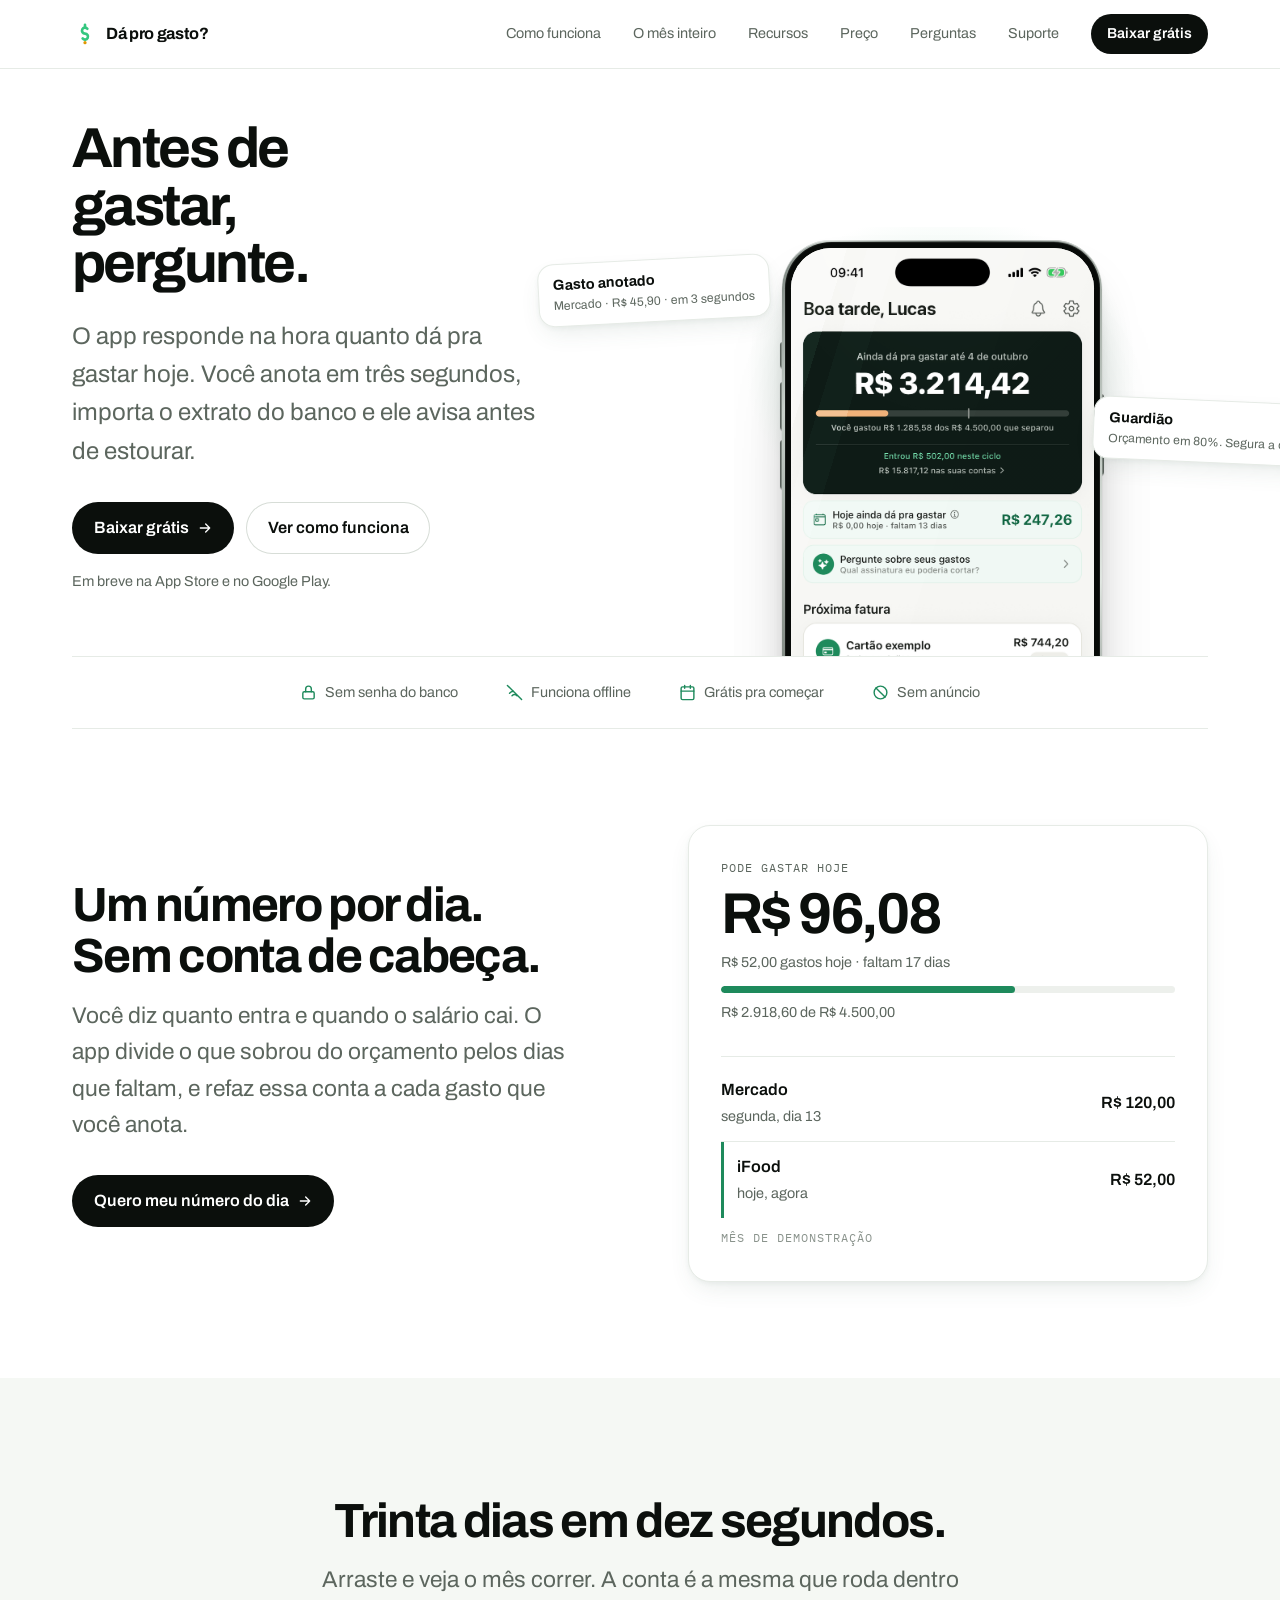
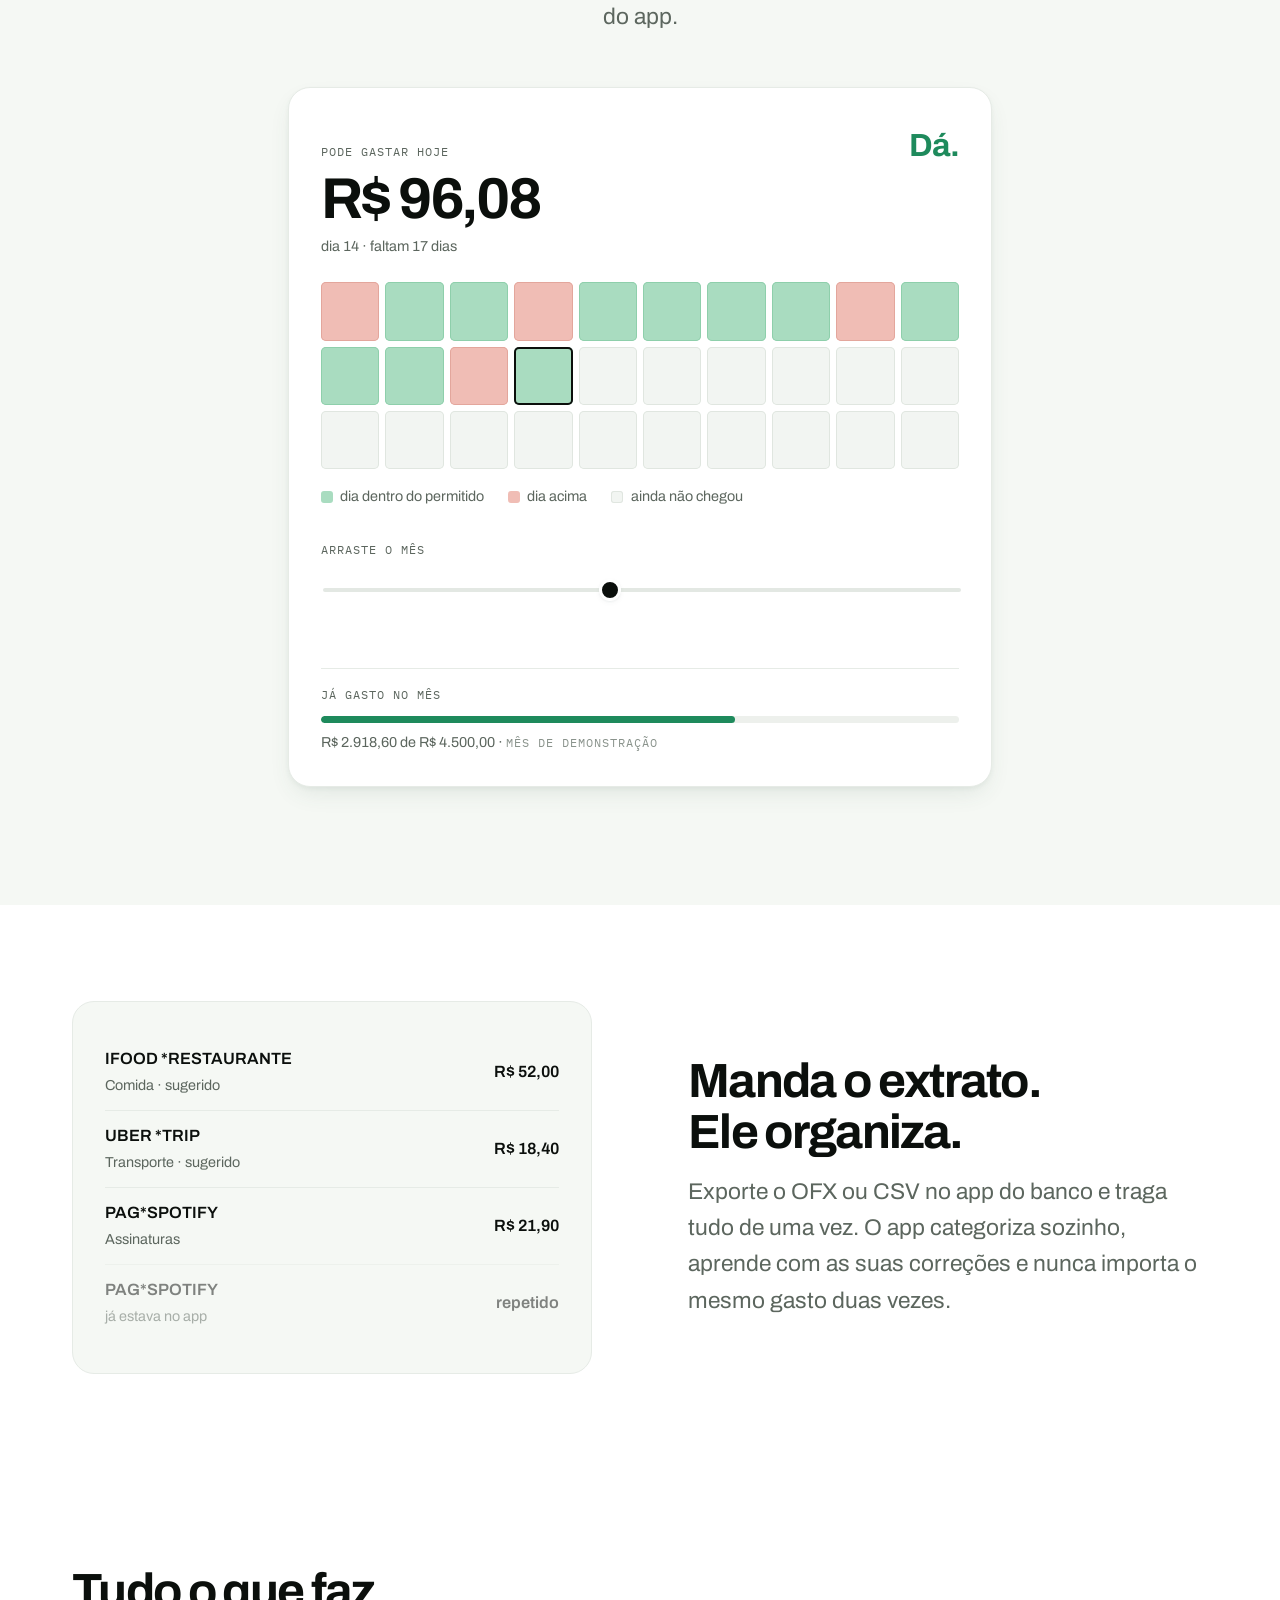
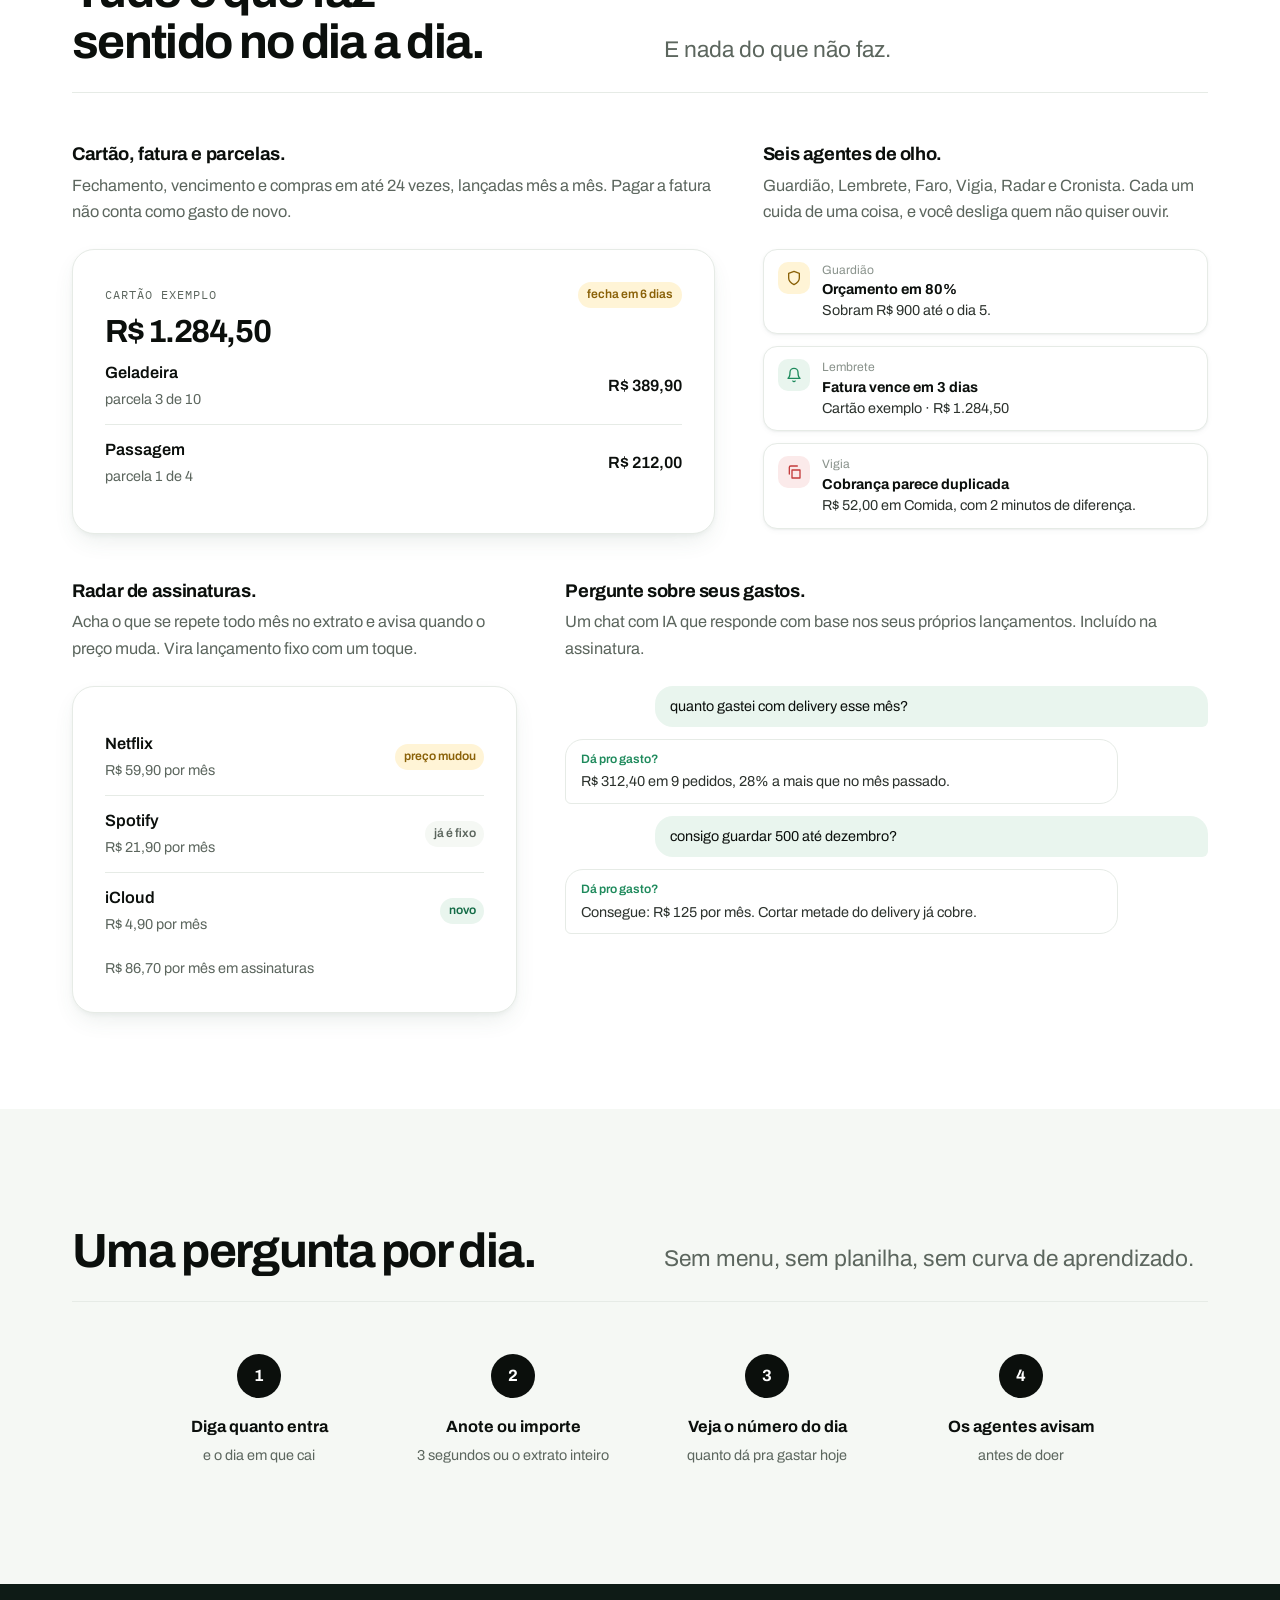
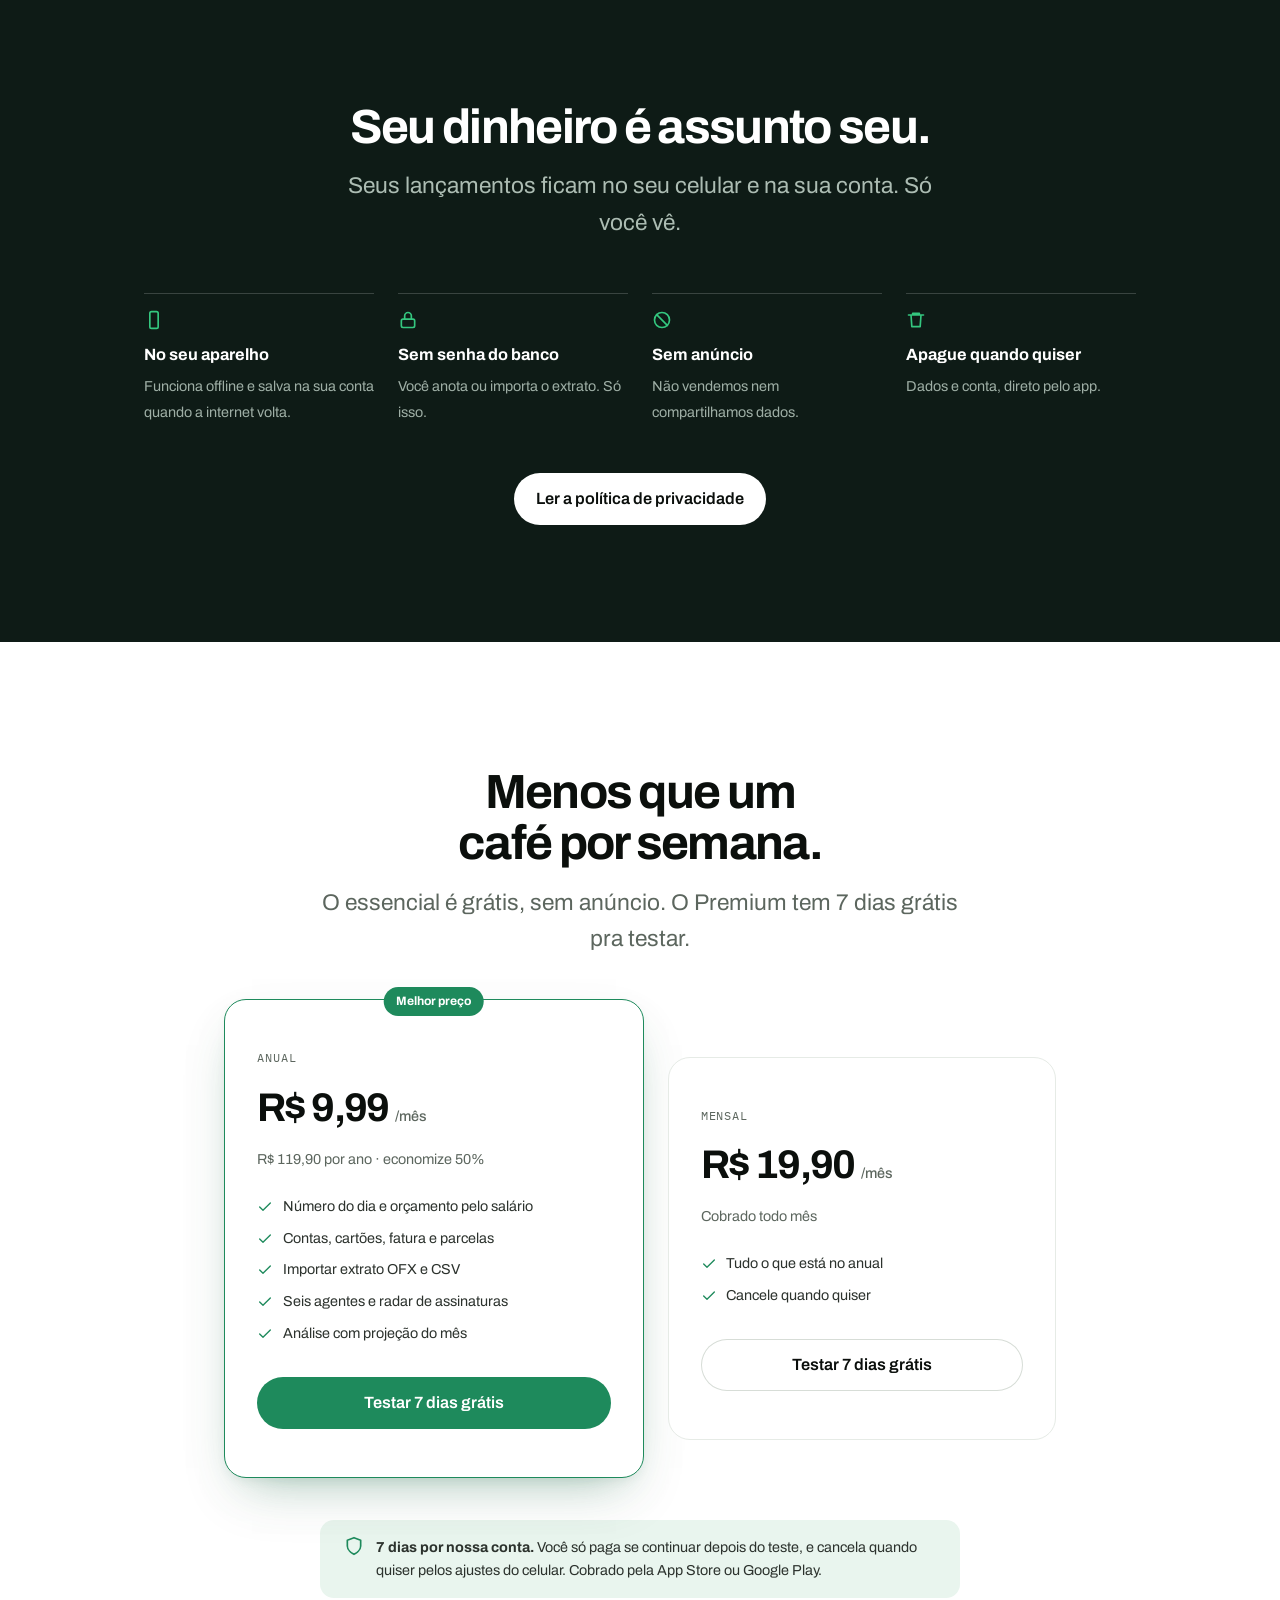
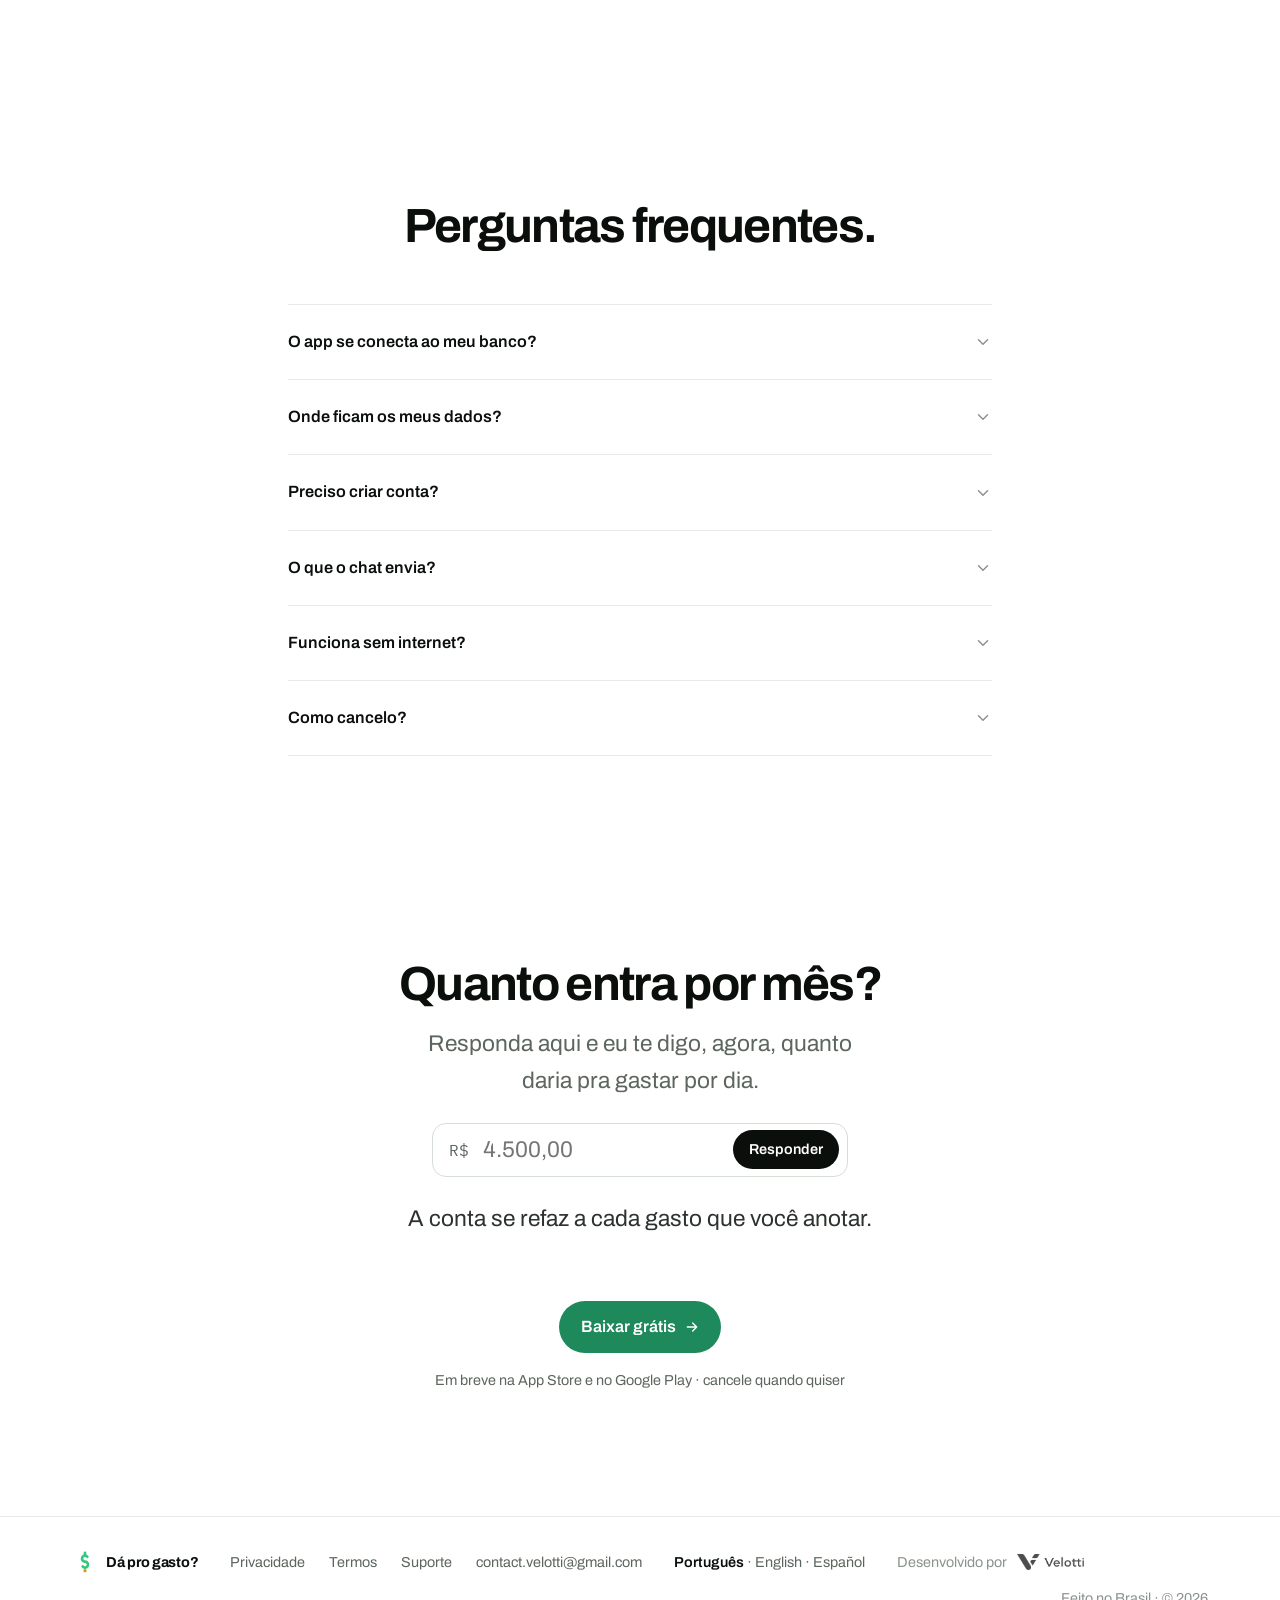
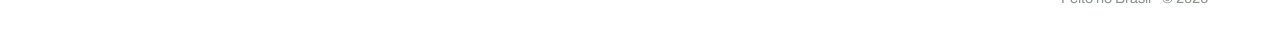
==== commit c5e4e5a8: "Selo grátis pra começar" ====
--- a/index.html
+++ b/index.html
@@ -90,7 +90,7 @@
         <div class="fatos">
           <span><svg viewBox="0 0 24 24" fill="none" stroke="currentColor" stroke-width="2" stroke-linecap="round" stroke-linejoin="round" aria-hidden="true"><rect x="4" y="11" width="16" height="10" rx="2"/><path d="M8 11V7a4 4 0 0 1 8 0v4"/></svg>Sem senha do banco</span>
           <span><svg viewBox="0 0 24 24" fill="none" stroke="currentColor" stroke-width="2" stroke-linecap="round" stroke-linejoin="round" aria-hidden="true"><path d="M2 2l20 20"/><path d="M8.5 16.5a5 5 0 0 1 7 0"/><path d="M5 12.9a10 10 0 0 1 5.2-2.7"/></svg>Funciona offline</span>
-          <span><svg viewBox="0 0 24 24" fill="none" stroke="currentColor" stroke-width="2" stroke-linecap="round" stroke-linejoin="round" aria-hidden="true"><rect x="3" y="4" width="18" height="18" rx="2"/><path d="M16 2v4M8 2v4M3 10h18"/></svg>1 mês grátis</span>
+          <span><svg viewBox="0 0 24 24" fill="none" stroke="currentColor" stroke-width="2" stroke-linecap="round" stroke-linejoin="round" aria-hidden="true"><rect x="3" y="4" width="18" height="18" rx="2"/><path d="M16 2v4M8 2v4M3 10h18"/></svg>Grátis pra começar</span>
           <span><svg viewBox="0 0 24 24" fill="none" stroke="currentColor" stroke-width="2" stroke-linecap="round" stroke-linejoin="round" aria-hidden="true"><circle cx="12" cy="12" r="9"/><path d="M5.6 5.6l12.8 12.8"/></svg>Sem anúncio</span>
         </div>
       </div>
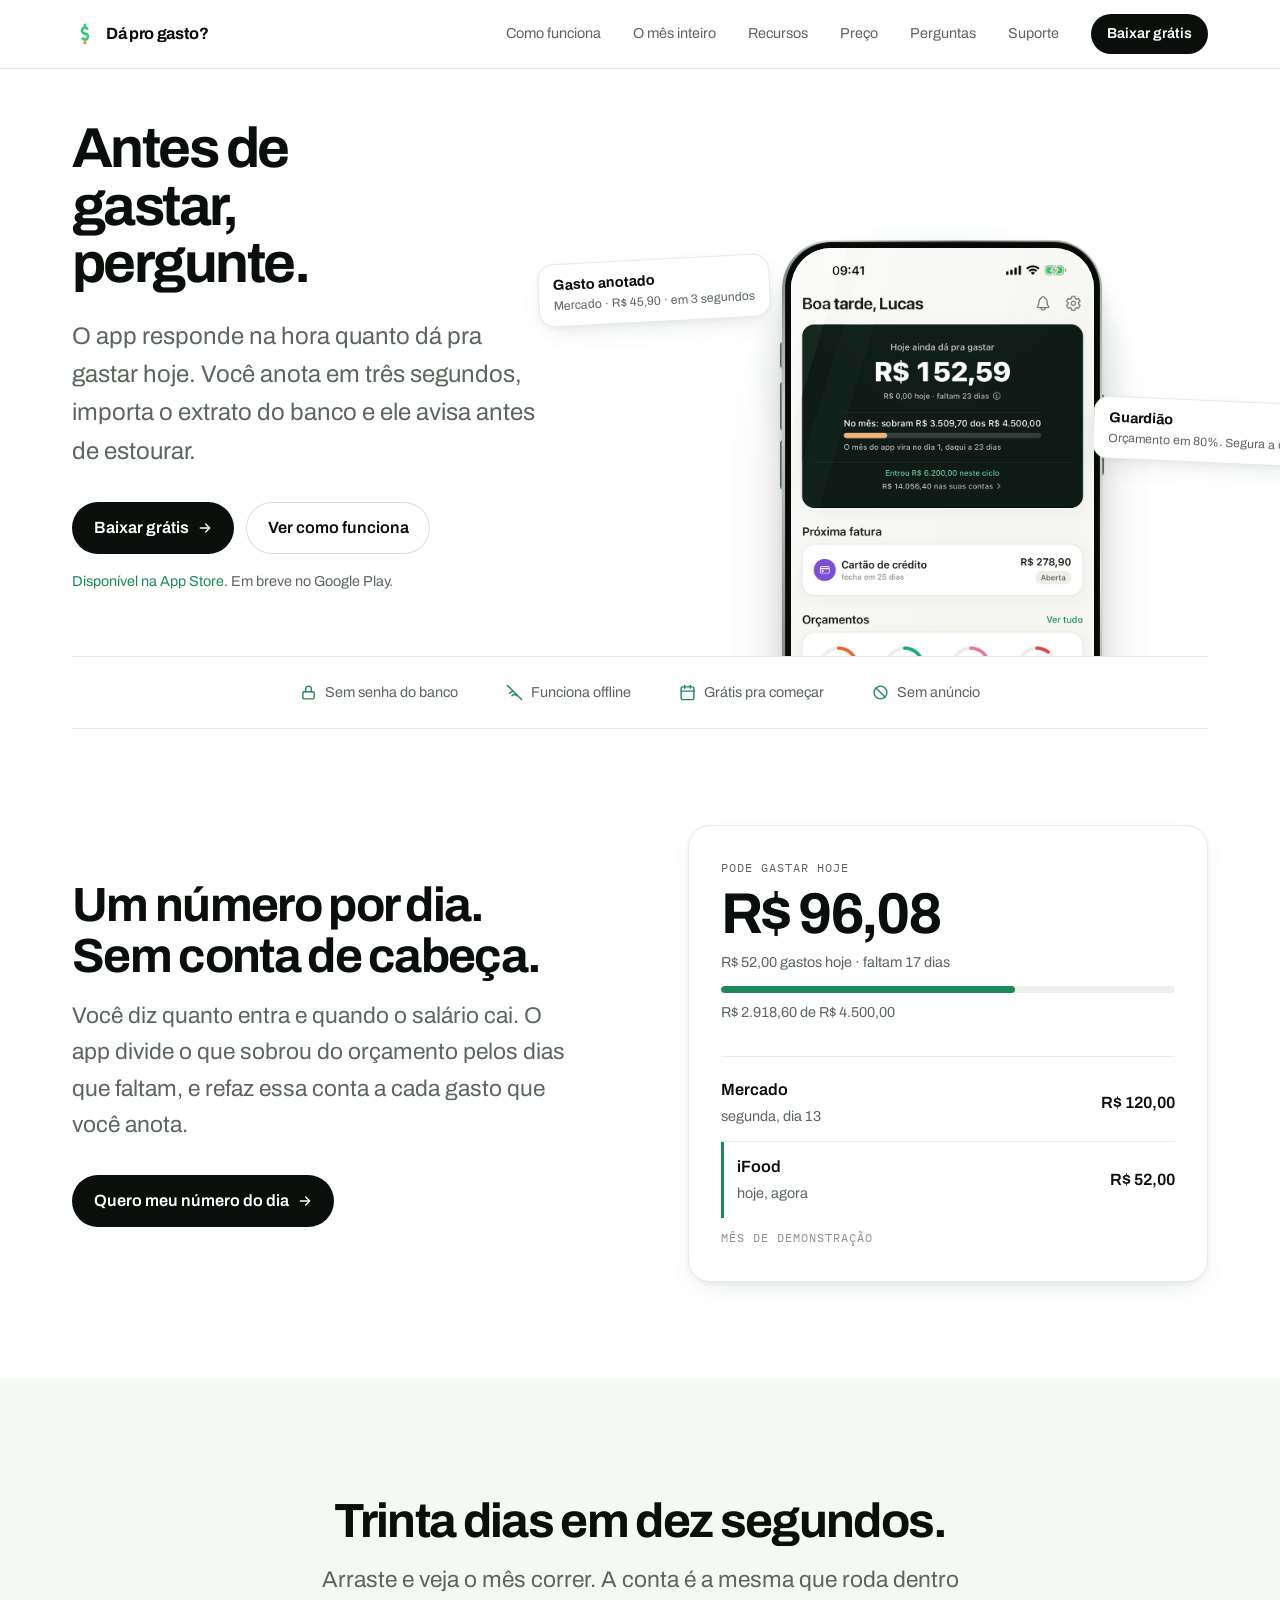
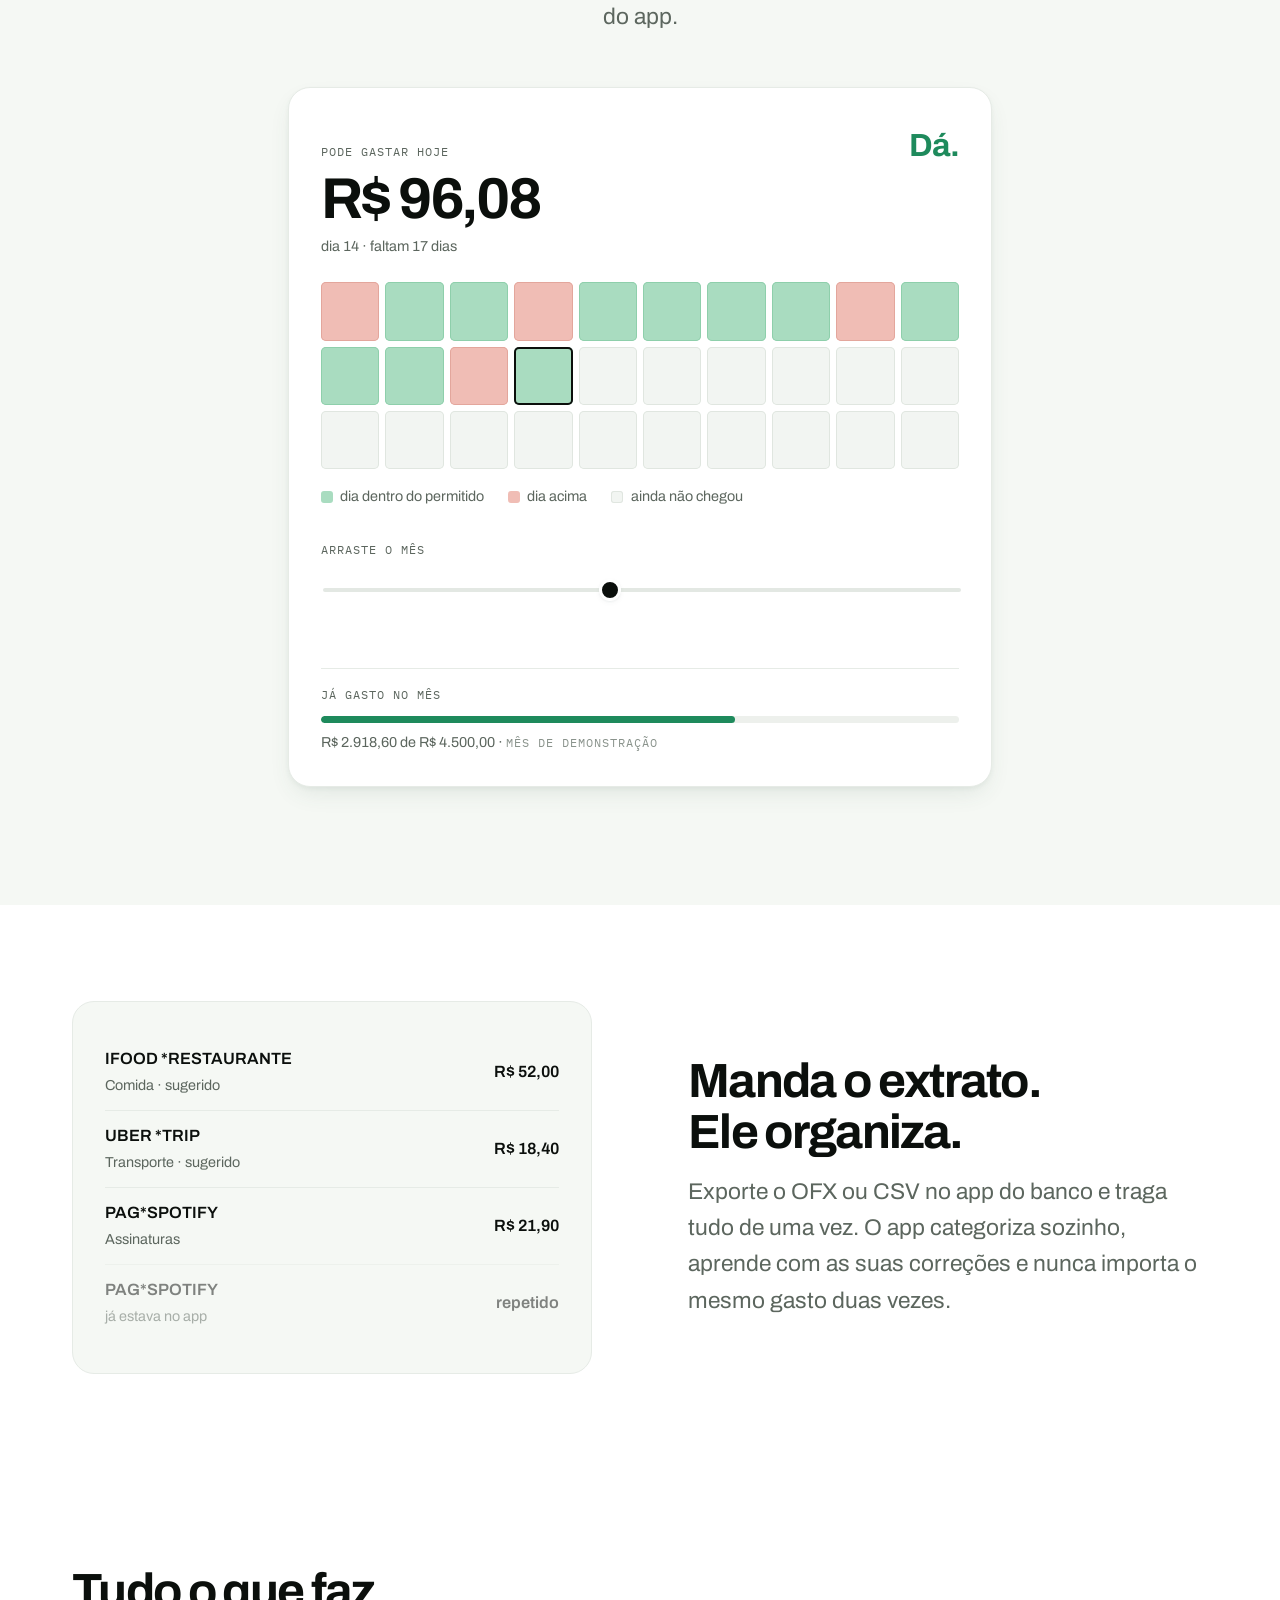
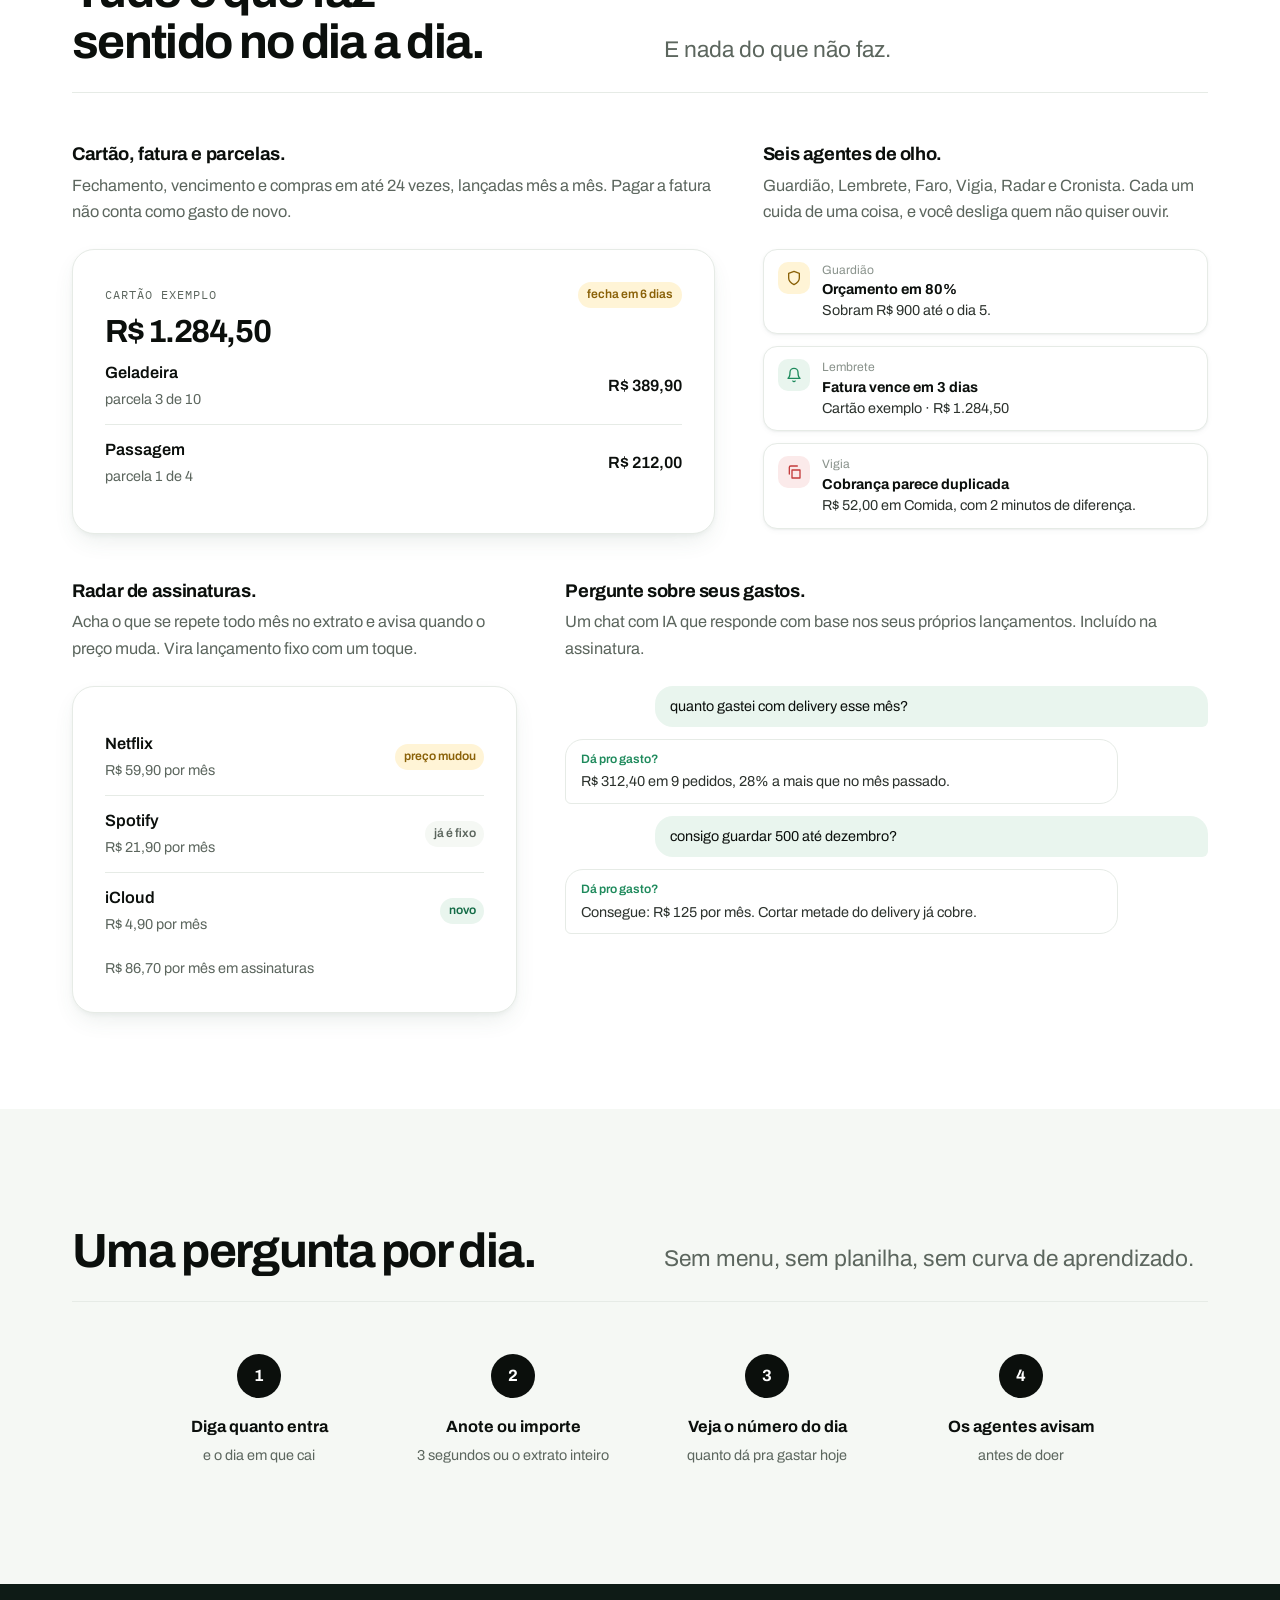
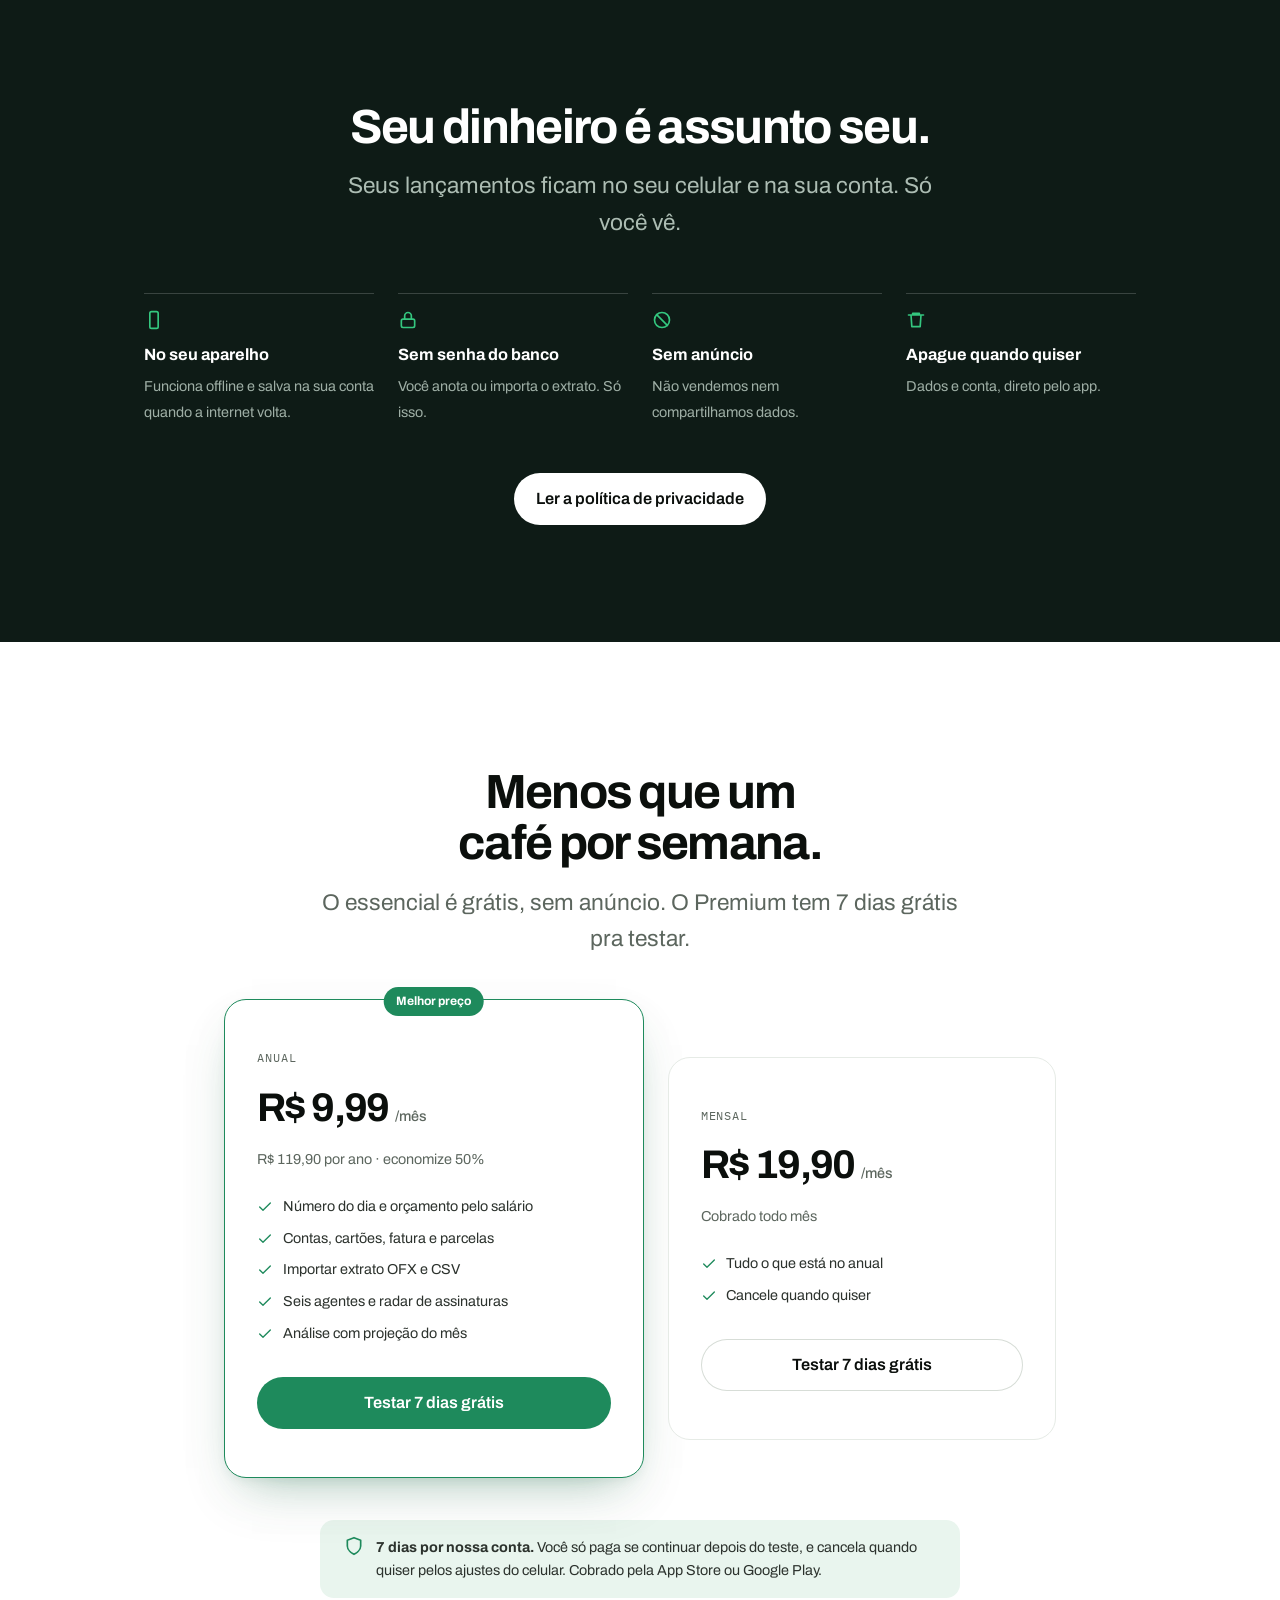
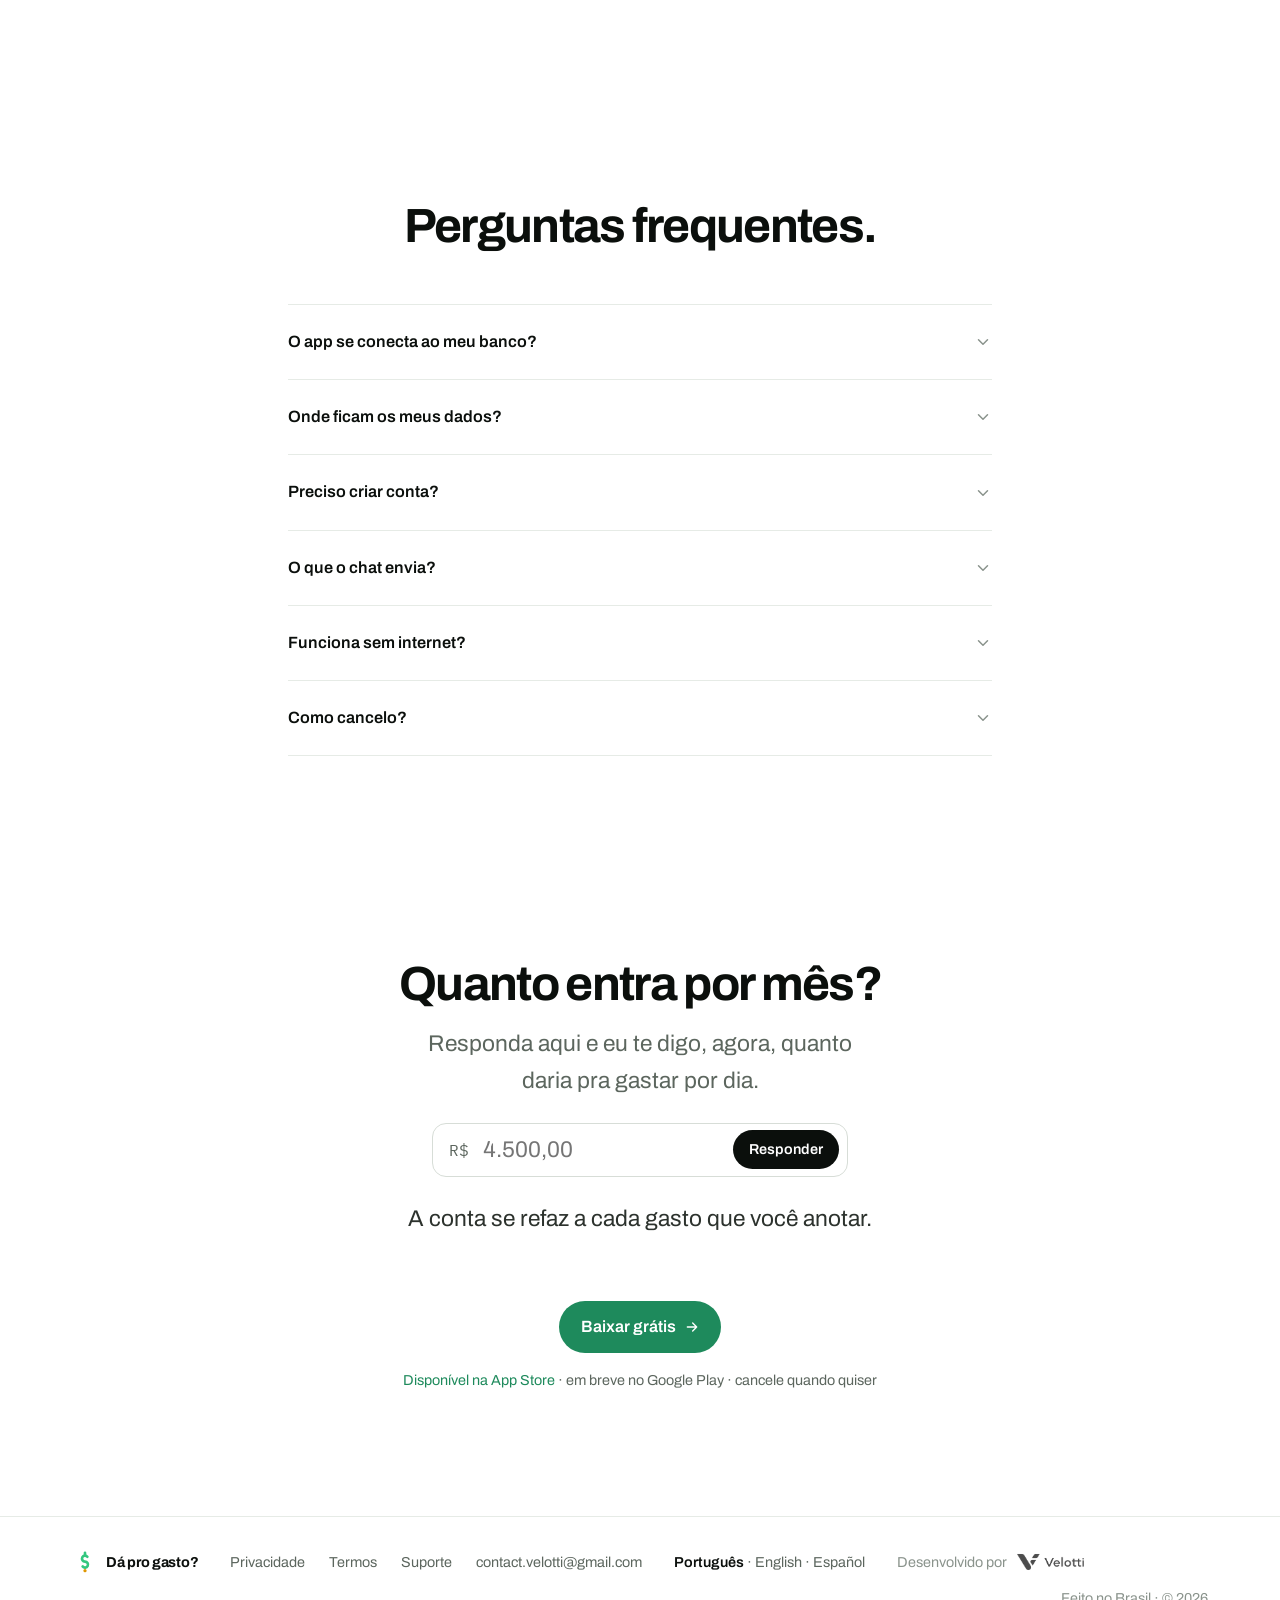
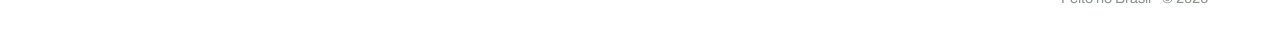
==== commit 85828847: "Captura nova da tela inicial e link para a App Store Co-Authored-By: Claude Fable 5.1 <noreply@anthr" ====
--- a/index.html
+++ b/index.html
@@ -59,7 +59,7 @@
           </a>
           <a class="btn btn-linha" href="#como">Ver como funciona</a>
         </div>
-        <p class="nota">Em breve na App Store e no Google Play.</p>
+        <p class="nota"><a href="https://apps.apple.com/app/id6811387568">Disponível na App Store</a>. Em breve no Google Play.</p>
 
          </div>
 
@@ -327,7 +327,7 @@
         <a class="btn btn-verde" href="#preco">Baixar grátis
           <svg viewBox="0 0 24 24" fill="none" stroke="currentColor" stroke-width="2" stroke-linecap="round" stroke-linejoin="round" aria-hidden="true"><path d="M5 12h14M13 6l6 6-6 6"/></svg>
         </a>
-        <p class="nota">Em breve na App Store e no Google Play · cancele quando quiser</p>
+        <p class="nota"><a href="https://apps.apple.com/app/id6811387568">Disponível na App Store</a> · em breve no Google Play · cancele quando quiser</p>
       </div>
     </section>
   </main>
